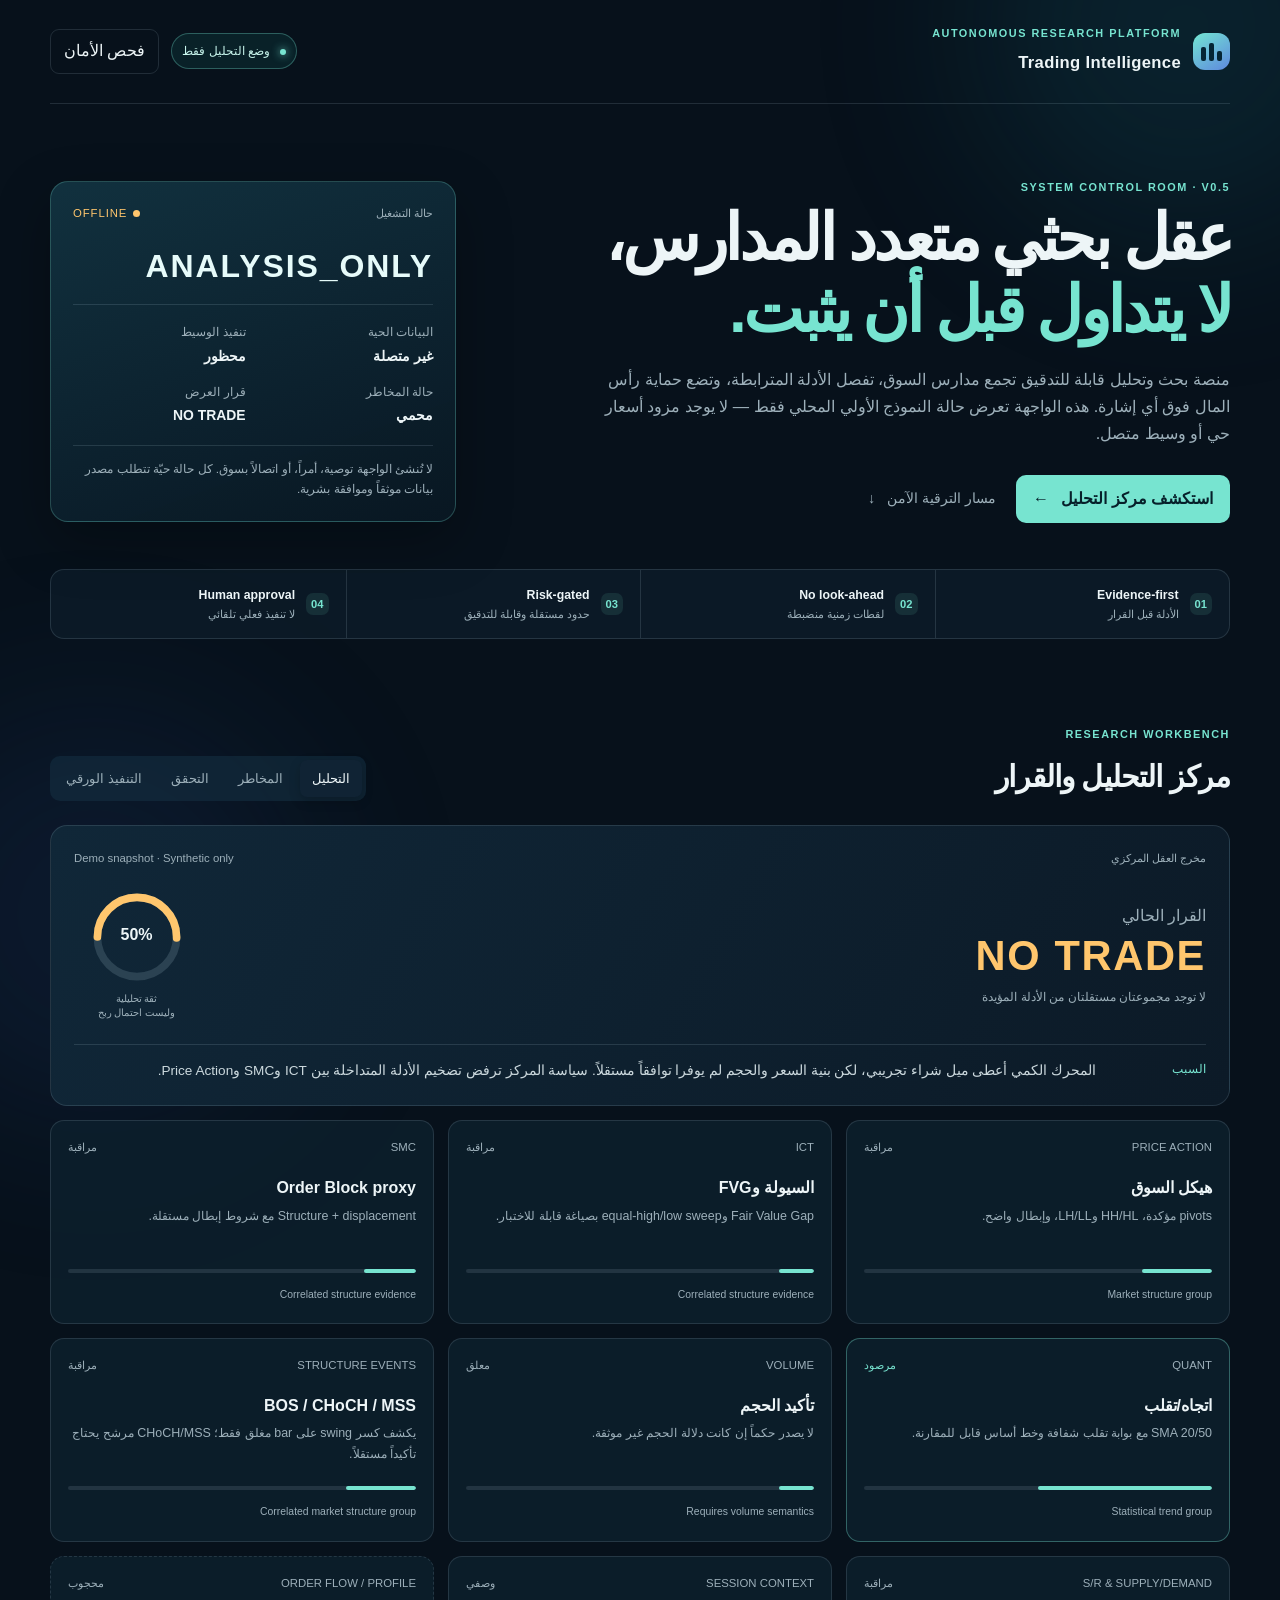
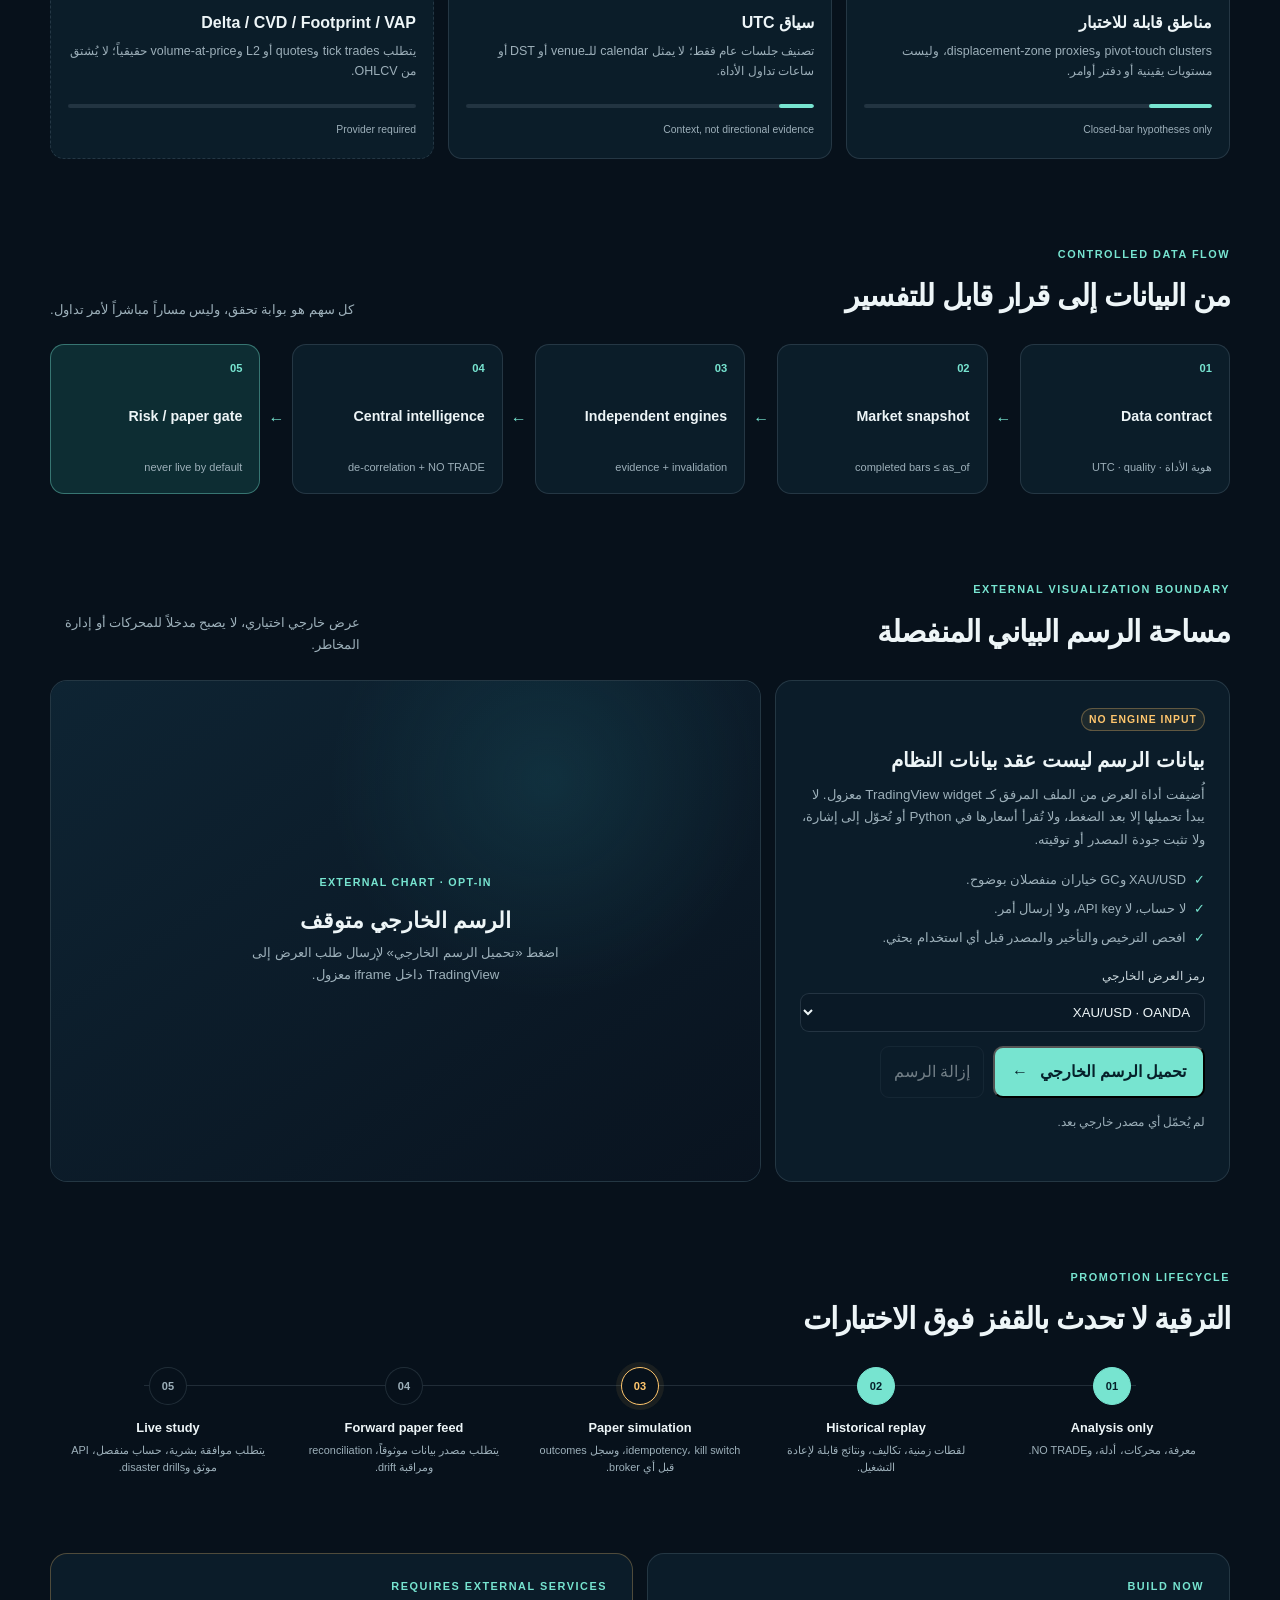
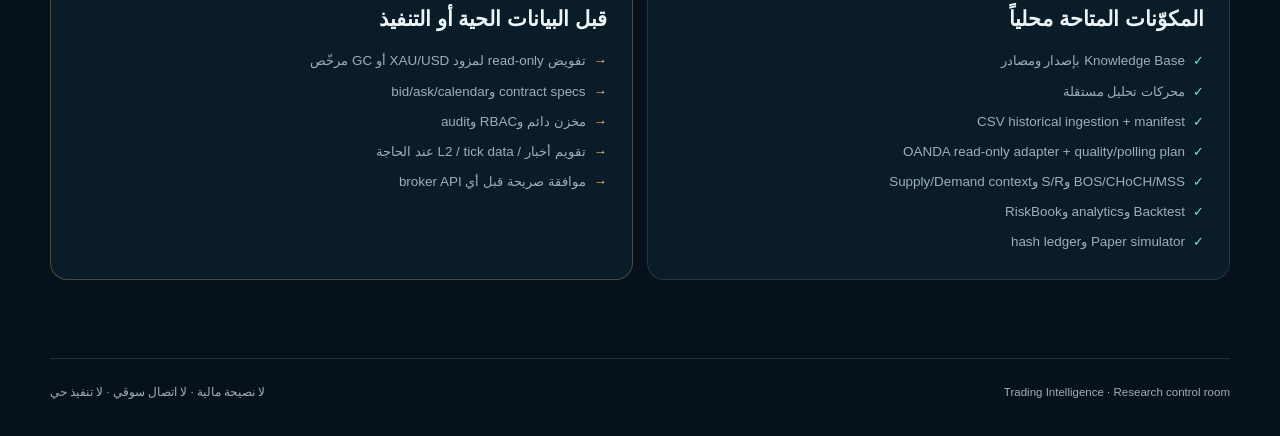
==== dashboard/index.html @ d48f2990 "feat: add quality-gated market data and signal contracts Co-authored-by: arena-agent <297053741+aren" ====
<!doctype html>
<html lang="ar" dir="rtl">
  <head>
    <meta charset="UTF-8" />
    <meta name="viewport" content="width=device-width, initial-scale=1.0" />
    <meta name="description" content="لوحة تحكم بحثية لنظام ذكاء تداول متعدد المدارس، تعمل في وضع التحليل فقط." />
    <meta name="theme-color" content="#09131f" />
    <title>Trading Intelligence Control Room</title>
    <link rel="stylesheet" href="styles.css" />
  </head>
  <body>
    <a class="skip-link" href="#main">انتقل إلى المحتوى</a>
    <div class="ambient ambient-one"></div>
    <div class="ambient ambient-two"></div>

    <header class="site-header shell">
      <div class="brand" aria-label="Trading Intelligence">
        <div class="brand-mark" aria-hidden="true"><span></span><span></span><span></span></div>
        <div>
          <p class="eyebrow">AUTONOMOUS RESEARCH PLATFORM</p>
          <h1>Trading Intelligence</h1>
        </div>
      </div>
      <div class="header-actions">
        <span class="mode-pill"><i></i> وضع التحليل فقط</span>
        <button class="ghost-button" id="safety-check" type="button">فحص الأمان</button>
      </div>
    </header>

    <main id="main" class="shell">
      <section class="hero" aria-labelledby="hero-heading">
        <div class="hero-copy">
          <p class="eyebrow">SYSTEM CONTROL ROOM · V0.5</p>
          <h2 id="hero-heading">عقل بحثي متعدد المدارس،<br /><em>لا يتداول قبل أن يثبت.</em></h2>
          <p class="hero-text">منصة بحث وتحليل قابلة للتدقيق تجمع مدارس السوق، تفصل الأدلة المترابطة، وتضع حماية رأس المال فوق أي إشارة. هذه الواجهة تعرض حالة النموذج الأولي المحلي فقط — لا يوجد مزود أسعار حي أو وسيط متصل.</p>
          <div class="hero-actions">
            <a class="primary-button" href="#workbench">استكشف مركز التحليل <span>←</span></a>
            <a class="text-button" href="#lifecycle">مسار الترقية الآمن <span>↓</span></a>
          </div>
        </div>
        <aside class="command-card" aria-label="حالة المنصة">
          <div class="command-head"><span>حالة التشغيل</span><span class="live-dot">OFFLINE</span></div>
          <div class="mode-title">ANALYSIS_ONLY</div>
          <div class="command-grid">
            <div><span>البيانات الحية</span><strong>غير متصلة</strong></div>
            <div><span>تنفيذ الوسيط</span><strong>محظور</strong></div>
            <div><span>حالة المخاطر</span><strong>محمي</strong></div>
            <div><span>قرار العرض</span><strong>NO TRADE</strong></div>
          </div>
          <p class="command-note">لا تُنشئ الواجهة توصية، أمراً، أو اتصالاً بسوق. كل حالة حيّة تتطلب مصدر بيانات موثقاً وموافقة بشرية.</p>
        </aside>
      </section>

      <section class="status-strip" aria-label="ضمانات النظام">
        <div class="status-item"><span class="status-icon">01</span><div><b>Evidence-first</b><small>الأدلة قبل القرار</small></div></div>
        <div class="status-item"><span class="status-icon">02</span><div><b>No look-ahead</b><small>لقطات زمنية منضبطة</small></div></div>
        <div class="status-item"><span class="status-icon">03</span><div><b>Risk-gated</b><small>حدود مستقلة وقابلة للتدقيق</small></div></div>
        <div class="status-item"><span class="status-icon">04</span><div><b>Human approval</b><small>لا تنفيذ فعلي تلقائي</small></div></div>
      </section>

      <section id="workbench" class="workbench" aria-labelledby="workbench-heading">
        <div class="section-heading">
          <div><p class="eyebrow">RESEARCH WORKBENCH</p><h2 id="workbench-heading">مركز التحليل والقرار</h2></div>
          <div class="tablist" role="tablist" aria-label="أقسام مركز التحليل">
            <button class="tab active" id="analysis-tab" role="tab" aria-selected="true" aria-controls="analysis" tabindex="0" data-panel="analysis">التحليل</button>
            <button class="tab" id="risk-tab" role="tab" aria-selected="false" aria-controls="risk" tabindex="-1" data-panel="risk">المخاطر</button>
            <button class="tab" id="research-tab" role="tab" aria-selected="false" aria-controls="research" tabindex="-1" data-panel="research">التحقق</button>
            <button class="tab" id="execution-tab" role="tab" aria-selected="false" aria-controls="execution" tabindex="-1" data-panel="execution">التنفيذ الورقي</button>
          </div>
        </div>

        <div class="panel active" id="analysis" role="tabpanel" aria-labelledby="analysis-tab">
          <div class="decision-card">
            <div class="decision-meta"><span>مخرج العقل المركزي</span><span>Demo snapshot · Synthetic only</span></div>
            <div class="decision-main">
              <div><p>القرار الحالي</p><h3>NO TRADE</h3><span class="subtle">لا توجد مجموعتان مستقلتان من الأدلة المؤيدة</span></div>
              <div class="confidence"><svg viewBox="0 0 36 36" aria-hidden="true"><path class="ring-base" d="M18 2.5a15.5 15.5 0 1 1 0 31a15.5 15.5 0 1 1 0-31"/><path class="ring-value" d="M18 2.5a15.5 15.5 0 1 1 0 31a15.5 15.5 0 1 1 0-31"/></svg><b>50%</b><small>ثقة تحليلية<br />وليست احتمال ربح</small></div>
            </div>
            <div class="decision-reasons"><span>السبب</span><p>المحرك الكمي أعطى ميل شراء تجريبي، لكن بنية السعر والحجم لم يوفرا توافقاً مستقلاً. سياسة المركز ترفض تضخيم الأدلة المتداخلة بين ICT وSMC وPrice Action.</p></div>
          </div>
          <div class="engine-grid">
            <article class="engine-card signal-neutral"><div class="engine-top"><span>PRICE ACTION</span><i>مراقبة</i></div><h3>هيكل السوق</h3><p>pivots مؤكدة، HH/HL وLH/LL، وإبطال واضح.</p><div class="meter"><span style="width:20%"></span></div><small>Market structure group</small></article>
            <article class="engine-card signal-neutral"><div class="engine-top"><span>ICT</span><i>مراقبة</i></div><h3>السيولة وFVG</h3><p>Fair Value Gap وequal-high/low sweep بصياغة قابلة للاختبار.</p><div class="meter"><span style="width:10%"></span></div><small>Correlated structure evidence</small></article>
            <article class="engine-card signal-neutral"><div class="engine-top"><span>SMC</span><i>مراقبة</i></div><h3>Order Block proxy</h3><p>Structure + displacement مع شروط إبطال مستقلة.</p><div class="meter"><span style="width:15%"></span></div><small>Correlated structure evidence</small></article>
            <article class="engine-card signal-buy"><div class="engine-top"><span>QUANT</span><i>مرصود</i></div><h3>اتجاه/تقلب</h3><p>SMA 20/50 مع بوابة تقلب شفافة وخط أساس قابل للمقارنة.</p><div class="meter"><span style="width:50%"></span></div><small>Statistical trend group</small></article>
            <article class="engine-card signal-neutral"><div class="engine-top"><span>VOLUME</span><i>معلق</i></div><h3>تأكيد الحجم</h3><p>لا يصدر حكماً إن كانت دلالة الحجم غير موثقة.</p><div class="meter"><span style="width:10%"></span></div><small>Requires volume semantics</small></article>
            <article class="engine-card signal-neutral"><div class="engine-top"><span>STRUCTURE EVENTS</span><i>مراقبة</i></div><h3>BOS / CHoCH / MSS</h3><p>يكشف كسر swing على bar مغلق فقط؛ CHoCH/MSS مرشح يحتاج تأكيداً مستقلاً.</p><div class="meter"><span style="width:20%"></span></div><small>Correlated market structure group</small></article>
            <article class="engine-card signal-neutral"><div class="engine-top"><span>S/R &amp; SUPPLY/DEMAND</span><i>مراقبة</i></div><h3>مناطق قابلة للاختبار</h3><p>pivot-touch clusters وdisplacement-zone proxies، وليست مستويات يقينية أو دفتر أوامر.</p><div class="meter"><span style="width:18%"></span></div><small>Closed-bar hypotheses only</small></article>
            <article class="engine-card signal-neutral"><div class="engine-top"><span>SESSION CONTEXT</span><i>وصفي</i></div><h3>سياق UTC</h3><p>تصنيف جلسات عام فقط؛ لا يمثل calendar للـvenue أو DST أو ساعات تداول الأداة.</p><div class="meter"><span style="width:10%"></span></div><small>Context, not directional evidence</small></article>
            <article class="engine-card signal-blocked"><div class="engine-top"><span>ORDER FLOW / PROFILE</span><i>محجوب</i></div><h3>Delta / CVD / Footprint / VAP</h3><p>يتطلب tick trades وquotes أو L2 وvolume-at-price حقيقياً؛ لا يُشتق من OHLCV.</p><div class="meter"><span style="width:0%"></span></div><small>Provider required</small></article>
          </div>
        </div>

        <div class="panel" id="risk" role="tabpanel" aria-labelledby="risk-tab" hidden>
          <div class="risk-layout">
            <article class="risk-card large"><p class="eyebrow">INDEPENDENT RISK GATE</p><h3>حماية رأس المال تسبق التنفيذ</h3><p>لا يستطيع أي محرك تحليل تجاوز إدارة المخاطر. تُفحص المخاطرة المالية، الوقف، RR، التعرض، الارتباط، الخسارة اليومية/الأسبوعية، التراجع، الأخبار، ومخاطر الفجوات قبل تحويل القرار إلى مرشح Paper.</p><div class="risk-chain"><span>Decision</span><b>→</b><span>PortfolioRiskBook</span><b>→</b><span>Risk Engine</span><b>→</b><span>Paper Candidate</span></div></article>
            <article class="risk-card"><span class="risk-number">01</span><h3>Position sizing</h3><p>لا يستنتج multiplier أو lot من اسم XAU/USD. يلزم product spec موثق.</p></article>
            <article class="risk-card"><span class="risk-number">02</span><h3>Gap & event gates</h3><p>event-risk وgap-risk embargo يحجبان إدخالات جديدة.</p></article>
            <article class="risk-card"><span class="risk-number">03</span><h3>Circuit breakers</h3><p>حدود خسارة، تراجع، خسائر متتالية، exposure، ومراكز مترابطة.</p></article>
          </div>
        </div>

        <div class="panel" id="research" role="tabpanel" aria-labelledby="research-tab" hidden>
          <div class="research-layout">
            <article class="research-card"><span class="badge">1</span><h3>فرضية مجمّدة</h3><p>rule/version/parameters/data hash قبل التشغيل.</p></article>
            <article class="research-card"><span class="badge">2</span><h3>Replay بلا مستقبل</h3><p>إشارة عند close، دخول عند next open، وstop-first للبار الغامض.</p></article>
            <article class="research-card"><span class="badge">3</span><h3>تحليل الأداء</h3><p>DD، PF، expectancy، Sharpe/Sortino، وشرائح الاستراتيجية/الإطار/الجسلة.</p></article>
            <article class="research-card"><span class="badge">4</span><h3>Ledger قابل للتدقيق</h3><p>JSONL hash-chain يسجل التوقع قبل outcome ويكشف العبث.</p></article>
          </div>
        </div>

        <div class="panel" id="execution" role="tabpanel" aria-labelledby="execution-tab" hidden>
          <div class="execution-layout">
            <article class="execution-card execution-summary">
              <p class="eyebrow">PAPER EXECUTION LIFECYCLE · LOCAL ONLY</p>
              <h3>تنفيذ محلي مضبوط، وليس اتصالاً بوسيط</h3>
              <p>لا يمر مرشح Paper إلى دورة الأمر إلا مع product specification وسياسة allowlist وحدود notional / worst-case risk صريحة. لا تملك هذه الصفحة صلاحية لإرسال أوامر أو حفظ مفاتيح وصول.</p>
              <div class="execution-chain" aria-label="دورة حياة الأمر الورقي"><span>VALIDATED</span><b>←</b><span>SUBMITTED</span><b>←</b><span>ACKNOWLEDGED</span><b>←</b><span>FILL / REJECT</span><b>←</b><span>RECONCILE</span></div>
            </article>
            <article class="execution-card"><span class="risk-number">01</span><h3>Policy gate</h3><p>instrument allowlist، contract multiplier، minimum/step، notional وحد المخاطرة؛ لا استنتاج من الرمز.</p></article>
            <article class="execution-card"><span class="risk-number">02</span><h3>Uncertainty is explicit</h3><p>الانقطاع ينقل الأمر إلى <code>UNKNOWN</code>. الغياب من snapshot لا يعني إلغاءه.</p></article>
            <article class="execution-card"><span class="risk-number">03</span><h3>Audit chain</h3><p>يمكن ربط lifecycle بـ JSONL hash-chain محلي؛ فشل append يمنع transition المحلي.</p></article>
            <article class="execution-card"><span class="risk-number">04</span><h3>Emergency stop</h3><p>يحجب intents الجديدة ويطلب إلغاء الحالة المعروفة؛ أما UNKNOWN فيحتاج reconciliation أولاً.</p></article>
          </div>
        </div>
      </section>

      <section class="architecture-section" aria-labelledby="architecture-heading">
        <div class="section-heading"><div><p class="eyebrow">CONTROLLED DATA FLOW</p><h2 id="architecture-heading">من البيانات إلى قرار قابل للتفسير</h2></div><p class="section-note">كل سهم هو بوابة تحقق، وليس مساراً مباشراً لأمر تداول.</p></div>
        <div class="architecture-flow">
          <div class="flow-node"><span>01</span><b>Data contract</b><small>هوية الأداة · UTC · quality</small></div>
          <div class="flow-arrow">←</div>
          <div class="flow-node"><span>02</span><b>Market snapshot</b><small>completed bars ≤ as_of</small></div>
          <div class="flow-arrow">←</div>
          <div class="flow-node"><span>03</span><b>Independent engines</b><small>evidence + invalidation</small></div>
          <div class="flow-arrow">←</div>
          <div class="flow-node"><span>04</span><b>Central intelligence</b><small>de-correlation + NO TRADE</small></div>
          <div class="flow-arrow">←</div>
          <div class="flow-node accent"><span>05</span><b>Risk / paper gate</b><small>never live by default</small></div>
        </div>
      </section>

      <section class="chart-lab" aria-labelledby="chart-heading">
        <div class="section-heading"><div><p class="eyebrow">EXTERNAL VISUALIZATION BOUNDARY</p><h2 id="chart-heading">مساحة الرسم البياني المنفصلة</h2></div><p class="section-note">عرض خارجي اختياري، لا يصبح مدخلاً للمحركات أو إدارة المخاطر.</p></div>
        <div class="chart-lab-grid">
          <article class="chart-policy-card">
            <span class="boundary-pill">NO ENGINE INPUT</span>
            <h3>بيانات الرسم ليست عقد بيانات النظام</h3>
            <p>أُضيفت أداة العرض من الملف المرفق كـ TradingView widget معزول. لا يبدأ تحميلها إلا بعد الضغط، ولا تُقرأ أسعارها في Python أو تُحوّل إلى إشارة، ولا تثبت جودة المصدر أو توقيته.</p>
            <ul>
              <li>XAU/USD وGC خياران منفصلان بوضوح.</li>
              <li>لا حساب، لا API key، ولا إرسال أمر.</li>
              <li>افحص الترخيص والتأخير والمصدر قبل أي استخدام بحثي.</li>
            </ul>
            <label class="field-label" for="chart-symbol">رمز العرض الخارجي</label>
            <select id="chart-symbol" class="chart-select">
              <option value="OANDA:XAUUSD">XAU/USD · OANDA</option>
              <option value="COMEX:GC1!">GC continuous · COMEX</option>
              <option value="FX:EURUSD">EUR/USD · مثال الملف المرفق</option>
            </select>
            <div class="chart-actions"><button class="primary-button" id="load-chart" type="button">تحميل الرسم الخارجي <span>←</span></button><button class="ghost-button" id="unload-chart" type="button" disabled>إزالة الرسم</button></div>
            <p id="chart-status" class="chart-status" role="status" aria-live="polite">لم يُحمّل أي مصدر خارجي بعد.</p>
          </article>
          <div class="chart-shell">
            <div class="chart-placeholder" id="chart-placeholder"><span>EXTERNAL CHART · OPT-IN</span><b>الرسم الخارجي متوقف</b><p>اضغط «تحميل الرسم الخارجي» لإرسال طلب العرض إلى TradingView داخل iframe معزول.</p></div>
            <iframe id="external-chart" title="رسم TradingView خارجي معزول" src="about:blank" sandbox="allow-scripts allow-forms allow-popups" referrerpolicy="no-referrer" loading="lazy" hidden></iframe>
          </div>
        </div>
      </section>

      <section id="lifecycle" class="lifecycle" aria-labelledby="lifecycle-heading">
        <div class="section-heading"><div><p class="eyebrow">PROMOTION LIFECYCLE</p><h2 id="lifecycle-heading">الترقية لا تحدث بالقفز فوق الاختبارات</h2></div></div>
        <ol class="lifecycle-list">
          <li class="done"><span>01</span><div><b>Analysis only</b><small>معرفة، محركات، أدلة، وNO TRADE.</small></div></li>
          <li class="done"><span>02</span><div><b>Historical replay</b><small>لقطات زمنية، تكاليف، ونتائج قابلة لإعادة التشغيل.</small></div></li>
          <li class="current"><span>03</span><div><b>Paper simulation</b><small>idempotency، kill switch، وسجل outcomes قبل أي broker.</small></div></li>
          <li><span>04</span><div><b>Forward paper feed</b><small>يتطلب مصدر بيانات موثوقاً، reconciliation ومراقبة drift.</small></div></li>
          <li><span>05</span><div><b>Live study</b><small>يتطلب موافقة بشرية، حساب منفصل، API موثق وdisaster drills.</small></div></li>
        </ol>
      </section>

      <section class="integration-grid" aria-labelledby="integration-heading">
        <article><p class="eyebrow">BUILD NOW</p><h2 id="integration-heading">المكوّنات المتاحة محلياً</h2><ul><li>Knowledge Base بإصدار ومصادر</li><li>محركات تحليل مستقلة</li><li>CSV historical ingestion + manifest</li><li>OANDA read-only adapter + quality/polling plan</li><li>BOS/CHoCH/MSS وS/R وSupply/Demand context</li><li>Backtest وanalytics وRiskBook</li><li>Paper simulator وhash ledger</li></ul></article>
        <article class="requires"><p class="eyebrow">REQUIRES EXTERNAL SERVICES</p><h2>قبل البيانات الحية أو التنفيذ</h2><ul><li>تفويض read-only لمزود XAU/USD أو GC مرخّص</li><li>contract specs وbid/ask/calendar</li><li>مخزن دائم وRBAC وaudit</li><li>تقويم أخبار / L2 / tick data عند الحاجة</li><li>موافقة صريحة قبل أي broker API</li></ul></article>
      </section>
    </main>

    <footer class="shell site-footer"><span>Trading Intelligence · Research control room</span><span>لا نصيحة مالية · لا اتصال سوقي · لا تنفيذ حي</span></footer>
    <div id="toast" class="toast" role="status" aria-live="polite"></div>
    <script src="app.js"></script>
  </body>
</html>
---- dashboard/styles.css ----
:root{--bg:#07111b;--surface:#0c1a27;--surface-2:#102334;--line:rgba(187,215,230,.14);--text:#edf5f7;--muted:#9db0ba;--cyan:#77e4d0;--blue:#8bb6ff;--amber:#ffc66d;--red:#ff8f8a;--shadow:0 20px 55px rgba(0,0,0,.28)}
*{box-sizing:border-box}html{scroll-behavior:smooth}body{margin:0;background:var(--bg);color:var(--text);font-family:Tahoma,"Segoe UI",Arial,sans-serif;line-height:1.65;overflow-x:hidden}.shell{width:min(1180px,calc(100% - 40px));margin-inline:auto}.ambient{position:fixed;width:430px;height:430px;border-radius:50%;filter:blur(90px);opacity:.14;pointer-events:none;z-index:-1}.ambient-one{background:#19889c;top:-190px;right:-120px}.ambient-two{background:#294d99;bottom:-230px;left:-120px}.skip-link{position:absolute;top:-50px;right:16px;background:var(--cyan);color:#001820;padding:8px 12px;border-radius:8px;z-index:10}.skip-link:focus{top:12px}.site-header{display:flex;align-items:center;justify-content:space-between;padding:26px 0;border-bottom:1px solid var(--line)}.brand{display:flex;gap:12px;align-items:center}.brand h1{font-size:1.04rem;letter-spacing:.02em;margin:0}.brand-mark{width:37px;height:37px;border-radius:12px;background:linear-gradient(145deg,#73e6d2,#5e88de);display:flex;gap:3px;justify-content:center;align-items:end;padding:9px 8px}.brand-mark span{width:5px;background:#052534;border-radius:2px}.brand-mark span:nth-child(1){height:10px}.brand-mark span:nth-child(2){height:18px}.brand-mark span:nth-child(3){height:14px}.eyebrow{font:700 .68rem/1.4 Arial,sans-serif;letter-spacing:.14em;color:var(--cyan);margin:0 0 8px}.header-actions{display:flex;align-items:center;gap:12px}.mode-pill{font-size:.77rem;padding:7px 10px;border:1px solid rgba(119,228,208,.32);border-radius:100px;color:#c8f5ec;background:rgba(15,78,77,.27)}.mode-pill i{display:inline-block;width:6px;height:6px;border-radius:50%;background:var(--cyan);margin-left:6px;box-shadow:0 0 8px var(--cyan)}button{font:inherit}.ghost-button{background:transparent;color:var(--text);border:1px solid var(--line);padding:8px 13px;border-radius:9px;cursor:pointer}.ghost-button:hover{border-color:var(--cyan);color:var(--cyan)}.hero{display:grid;grid-template-columns:1.28fr .72fr;gap:52px;padding:76px 0 46px;align-items:center}.hero h2{font-size:clamp(2.2rem,5vw,4.4rem);letter-spacing:-.055em;line-height:1.12;margin:0 0 20px}.hero h2 em{font-style:normal;color:var(--cyan)}.hero-text{max-width:650px;color:var(--muted);font-size:1.02rem;margin:0}.hero-actions{display:flex;align-items:center;gap:20px;margin-top:28px}.primary-button,.text-button{display:inline-flex;gap:12px;align-items:center;text-decoration:none}.primary-button{color:#06202a;background:var(--cyan);font-weight:700;padding:11px 17px;border-radius:10px}.primary-button:hover{background:#a3f3e4}.text-button{color:var(--muted);font-size:.9rem}.text-button:hover{color:var(--text)}.command-card{padding:22px;border:1px solid rgba(119,228,208,.25);border-radius:18px;background:linear-gradient(160deg,rgba(19,53,67,.9),rgba(9,23,35,.94));box-shadow:var(--shadow)}.command-head,.decision-meta,.engine-top{display:flex;justify-content:space-between;gap:10px;font-size:.71rem;color:var(--muted)}.live-dot{color:var(--amber);letter-spacing:.08em}.live-dot:before{content:"";display:inline-block;width:7px;height:7px;background:var(--amber);border-radius:50%;margin-left:6px}.mode-title{font:700 2rem/1 Arial,sans-serif;letter-spacing:.06em;margin:28px 0 22px;color:#e6fbfa}.command-grid{display:grid;grid-template-columns:1fr 1fr;gap:15px;border-top:1px solid var(--line);padding-top:18px}.command-grid div{display:grid;gap:2px}.command-grid span,.command-note{font-size:.74rem;color:var(--muted)}.command-grid strong{font-size:.87rem}.command-note{border-top:1px solid var(--line);padding-top:14px;margin:18px 0 0}.status-strip{display:grid;grid-template-columns:repeat(4,1fr);border:1px solid var(--line);border-radius:14px;background:rgba(14,31,44,.66);overflow:hidden}.status-item{display:flex;gap:11px;align-items:center;padding:15px 17px;border-left:1px solid var(--line)}.status-item:last-child{border-left:0}.status-icon{font:700 .7rem Arial,sans-serif;color:var(--cyan);background:rgba(119,228,208,.1);padding:5px;border-radius:7px}.status-item b,.status-item small{display:block}.status-item b{font-size:.77rem}.status-item small{font-size:.67rem;color:var(--muted)}.workbench,.architecture-section,.lifecycle{padding-top:88px}.section-heading{display:flex;align-items:end;justify-content:space-between;gap:24px;margin-bottom:24px}.section-heading h2{font-size:1.9rem;letter-spacing:-.03em;margin:0}.section-note{max-width:310px;margin:0;color:var(--muted);font-size:.82rem}.tablist{display:flex;gap:5px;background:rgba(20,48,65,.6);padding:4px;border-radius:10px}.tab{border:0;background:transparent;color:var(--muted);padding:8px 12px;border-radius:7px;cursor:pointer;font-size:.8rem}.tab.active{background:var(--surface-2);color:var(--text);box-shadow:0 4px 12px rgba(0,0,0,.2)}.panel{animation:rise .28s ease}.decision-card{padding:23px;border-radius:17px;background:linear-gradient(120deg,#102738,#0c1a27);border:1px solid var(--line)}.decision-main{display:flex;justify-content:space-between;align-items:center;padding:24px 0}.decision-main p{color:var(--muted);margin:0}.decision-main h3{font:800 2.6rem/1 Arial,sans-serif;letter-spacing:.04em;margin:6px 0;color:var(--amber)}.subtle{font-size:.78rem;color:var(--muted)}.confidence{position:relative;width:125px;text-align:center}.confidence svg{width:92px;height:92px;transform:rotate(-90deg)}.ring-base,.ring-value{fill:none;stroke-width:3}.ring-base{stroke:rgba(186,215,230,.16)}.ring-value{stroke:var(--amber);stroke-linecap:round;stroke-dasharray:49 100}.confidence b{position:absolute;top:31px;right:0;left:0;font-size:1rem}.confidence small{display:block;color:var(--muted);font-size:.63rem;line-height:1.4}.decision-reasons{border-top:1px solid var(--line);padding-top:15px;display:grid;grid-template-columns:100px 1fr;gap:10px}.decision-reasons span{font-size:.75rem;color:var(--cyan)}.decision-reasons p{margin:0;color:#cbd8dd;font-size:.85rem}.engine-grid{display:grid;grid-template-columns:repeat(3,1fr);gap:14px;margin-top:14px}.engine-card{min-height:178px;border-radius:14px;padding:17px;border:1px solid var(--line);background:rgba(14,33,47,.76)}.engine-top i{font-style:normal;color:var(--muted)}.engine-card h3{font-size:1rem;margin:18px 0 4px}.engine-card p{min-height:46px;margin:0;color:var(--muted);font-size:.78rem}.engine-card small{font-size:.65rem;color:var(--muted)}.meter{height:4px;background:rgba(196,219,232,.12);border-radius:5px;margin:17px 0 7px;overflow:hidden}.meter span{height:100%;display:block;background:var(--cyan);border-radius:5px}.signal-buy{border-color:rgba(119,228,208,.36)}.signal-buy .engine-top i{color:var(--cyan)}.signal-blocked{border-style:dashed}.signal-blocked .meter span{background:var(--red)}.risk-layout{display:grid;grid-template-columns:repeat(3,1fr);gap:14px}.risk-card,.research-card{border:1px solid var(--line);border-radius:14px;background:rgba(14,33,47,.76);padding:20px}.risk-card.large{grid-column:span 3;background:linear-gradient(110deg,rgba(20,53,63,.9),rgba(14,33,47,.78))}.risk-card h3{margin:6px 0;font-size:1.2rem}.risk-card p{color:var(--muted);font-size:.84rem;margin:0}.risk-number,.badge{font:700 .72rem Arial,sans-serif;color:var(--cyan)}.risk-chain{display:flex;flex-wrap:wrap;gap:11px;align-items:center;margin-top:20px;font-size:.76rem}.risk-chain span{padding:5px 8px;border-radius:7px;background:rgba(119,228,208,.1);color:#cffbf2}.risk-chain b{color:var(--cyan)}.research-layout{display:grid;grid-template-columns:repeat(4,1fr);gap:14px}.research-card h3{font-size:1rem;margin:14px 0 7px}.research-card p{color:var(--muted);font-size:.78rem;margin:0}.architecture-flow{display:flex;align-items:stretch;gap:8px}.flow-node{flex:1;min-height:150px;padding:17px;border:1px solid var(--line);border-radius:14px;background:rgba(14,33,47,.76);display:flex;flex-direction:column;justify-content:space-between}.flow-node span{font:700 .7rem Arial,sans-serif;color:var(--cyan)}.flow-node b{font-size:.89rem}.flow-node small{font-size:.69rem;color:var(--muted)}.flow-node.accent{border-color:rgba(119,228,208,.4);background:rgba(18,62,65,.63)}.flow-arrow{display:flex;align-items:center;color:var(--cyan)}.lifecycle-list{list-style:none;margin:0;padding:0;display:grid;grid-template-columns:repeat(5,1fr);gap:0;position:relative}.lifecycle-list:before{content:"";position:absolute;top:18px;right:8%;left:8%;height:1px;background:var(--line)}.lifecycle-list li{position:relative;z-index:1;text-align:center;padding:0 10px}.lifecycle-list li>span{display:grid;place-items:center;width:38px;height:38px;margin:0 auto 12px;border-radius:50%;border:1px solid var(--line);background:var(--bg);font:700 .69rem Arial,sans-serif;color:var(--muted)}.lifecycle-list .done>span{background:var(--cyan);border-color:var(--cyan);color:#06202a}.lifecycle-list .current>span{border-color:var(--amber);color:var(--amber);box-shadow:0 0 0 5px rgba(255,198,109,.08)}.lifecycle-list b{font-size:.8rem;display:block}.lifecycle-list small{display:block;color:var(--muted);font-size:.68rem;margin-top:4px;line-height:1.5}.integration-grid{display:grid;grid-template-columns:1fr 1fr;gap:14px;padding:78px 0}.integration-grid article{border:1px solid var(--line);border-radius:17px;padding:25px;background:rgba(14,33,47,.7)}.integration-grid .requires{border-color:rgba(255,198,109,.28)}.integration-grid h2{margin:0 0 14px;font-size:1.3rem}.integration-grid ul{list-style:none;padding:0;margin:0;display:grid;gap:8px;color:var(--muted);font-size:.84rem}.integration-grid li:before{content:"✓";color:var(--cyan);margin-left:8px}.requires li:before{content:"→";color:var(--amber)}.site-footer{display:flex;justify-content:space-between;border-top:1px solid var(--line);padding:24px 0 34px;color:var(--muted);font-size:.72rem}.toast{position:fixed;left:22px;bottom:22px;max-width:310px;background:#15394a;border:1px solid var(--cyan);padding:12px 14px;border-radius:11px;color:#dffefa;font-size:.8rem;box-shadow:var(--shadow);transform:translateY(120px);opacity:0;transition:.25s}.toast.show{transform:translateY(0);opacity:1}@keyframes rise{from{opacity:.4;transform:translateY(4px)}to{opacity:1;transform:translateY(0)}}@media(max-width:840px){.hero{grid-template-columns:1fr;padding-top:55px}.status-strip{grid-template-columns:1fr 1fr}.status-item:nth-child(2){border-left:0}.engine-grid{grid-template-columns:1fr 1fr}.research-layout{grid-template-columns:1fr 1fr}.architecture-flow{display:grid;grid-template-columns:1fr 1fr}.flow-arrow{display:none}.lifecycle-list{grid-template-columns:1fr;gap:12px}.lifecycle-list:before{display:none}.lifecycle-list li{display:flex;text-align:right;align-items:center;gap:12px}.lifecycle-list li>span{margin:0}.integration-grid{grid-template-columns:1fr}}@media(max-width:560px){.shell{width:min(100% - 26px,1180px)}.site-header{align-items:flex-start;gap:15px}.header-actions{align-items:flex-end;flex-direction:column}.mode-pill{white-space:nowrap}.hero h2{font-size:2.35rem}.hero-actions{align-items:flex-start;flex-direction:column;gap:14px}.status-strip,.engine-grid,.research-layout{grid-template-columns:1fr}.status-item{border-left:0;border-bottom:1px solid var(--line)}.status-item:last-child{border-bottom:0}.section-heading{align-items:flex-start;flex-direction:column}.decision-main{align-items:flex-start}.confidence{width:105px}.decision-reasons{grid-template-columns:1fr}.risk-layout{grid-template-columns:1fr}.risk-card.large{grid-column:auto}.architecture-flow{grid-template-columns:1fr}.site-footer{gap:8px;flex-direction:column}.tablist{width:100%}.tab{flex:1}}

button:focus-visible,a:focus-visible,select:focus-visible{outline:2px solid var(--cyan);outline-offset:3px}.execution-layout{display:grid;grid-template-columns:repeat(4,1fr);gap:14px}.execution-card{border:1px solid var(--line);border-radius:14px;background:rgba(14,33,47,.76);padding:20px}.execution-summary{grid-column:span 4;background:linear-gradient(110deg,rgba(20,53,63,.9),rgba(14,33,47,.78))}.execution-card h3{margin:6px 0;font-size:1.1rem}.execution-card p{color:var(--muted);font-size:.84rem;margin:0}.execution-card code{font:700 .8rem ui-monospace,SFMono-Regular,Consolas,monospace;color:var(--amber)}.execution-chain{display:flex;flex-wrap:wrap;gap:10px;align-items:center;margin-top:20px;font:700 .69rem ui-monospace,SFMono-Regular,Consolas,monospace;color:var(--cyan)}.execution-chain span{padding:6px 8px;border-radius:7px;background:rgba(119,228,208,.1)}.chart-lab{padding-top:88px}.chart-lab-grid{display:grid;grid-template-columns:.78fr 1.22fr;gap:14px;align-items:stretch}.chart-policy-card,.chart-shell{border:1px solid var(--line);border-radius:17px;background:rgba(14,33,47,.7)}.chart-policy-card{padding:24px}.chart-policy-card h3{margin:13px 0 7px;font-size:1.25rem}.chart-policy-card>p{color:var(--muted);font-size:.84rem;margin:0}.boundary-pill{display:inline-block;color:var(--amber);border:1px solid rgba(255,198,109,.3);background:rgba(255,198,109,.08);font:700 .65rem Arial,sans-serif;letter-spacing:.1em;padding:5px 7px;border-radius:999px}.chart-policy-card ul{list-style:none;padding:0;margin:18px 0;display:grid;gap:8px;color:var(--muted);font-size:.8rem}.chart-policy-card li:before{content:"✓";color:var(--cyan);margin-left:8px}.field-label{display:block;color:#cbd8dd;font-size:.76rem;margin-bottom:7px}.chart-select{width:100%;padding:10px;border-radius:9px;border:1px solid var(--line);background:#0a1926;color:var(--text);font:inherit;font-size:.83rem}.chart-actions{display:flex;gap:9px;flex-wrap:wrap;margin-top:14px}.chart-actions .ghost-button:disabled{cursor:not-allowed;opacity:.45}.chart-status{font-size:.73rem!important;margin-top:14px!important}.chart-shell{position:relative;min-height:500px;overflow:hidden}.chart-shell iframe{position:absolute;inset:0;border:0;width:100%;height:100%;background:#09131f}.chart-placeholder{min-height:500px;display:grid;align-content:center;justify-items:center;padding:30px;text-align:center;background:radial-gradient(circle at 70% 20%,rgba(33,111,126,.24),transparent 34%),linear-gradient(145deg,#0e2433,#09131f)}.chart-placeholder span{font:700 .67rem Arial,sans-serif;letter-spacing:.12em;color:var(--cyan)}.chart-placeholder b{font-size:1.35rem;margin:15px 0 4px}.chart-placeholder p{max-width:360px;color:var(--muted);font-size:.83rem;margin:0}@media(max-width:840px){.execution-layout{grid-template-columns:1fr 1fr}.execution-summary{grid-column:span 2}.chart-lab-grid{grid-template-columns:1fr}.chart-shell,.chart-placeholder{min-height:440px}}@media(max-width:560px){.execution-layout{grid-template-columns:1fr}.execution-summary{grid-column:auto}.execution-chain{font-size:.61rem}.chart-actions .primary-button,.chart-actions .ghost-button{width:100%;justify-content:center}.chart-shell,.chart-placeholder{min-height:380px}}
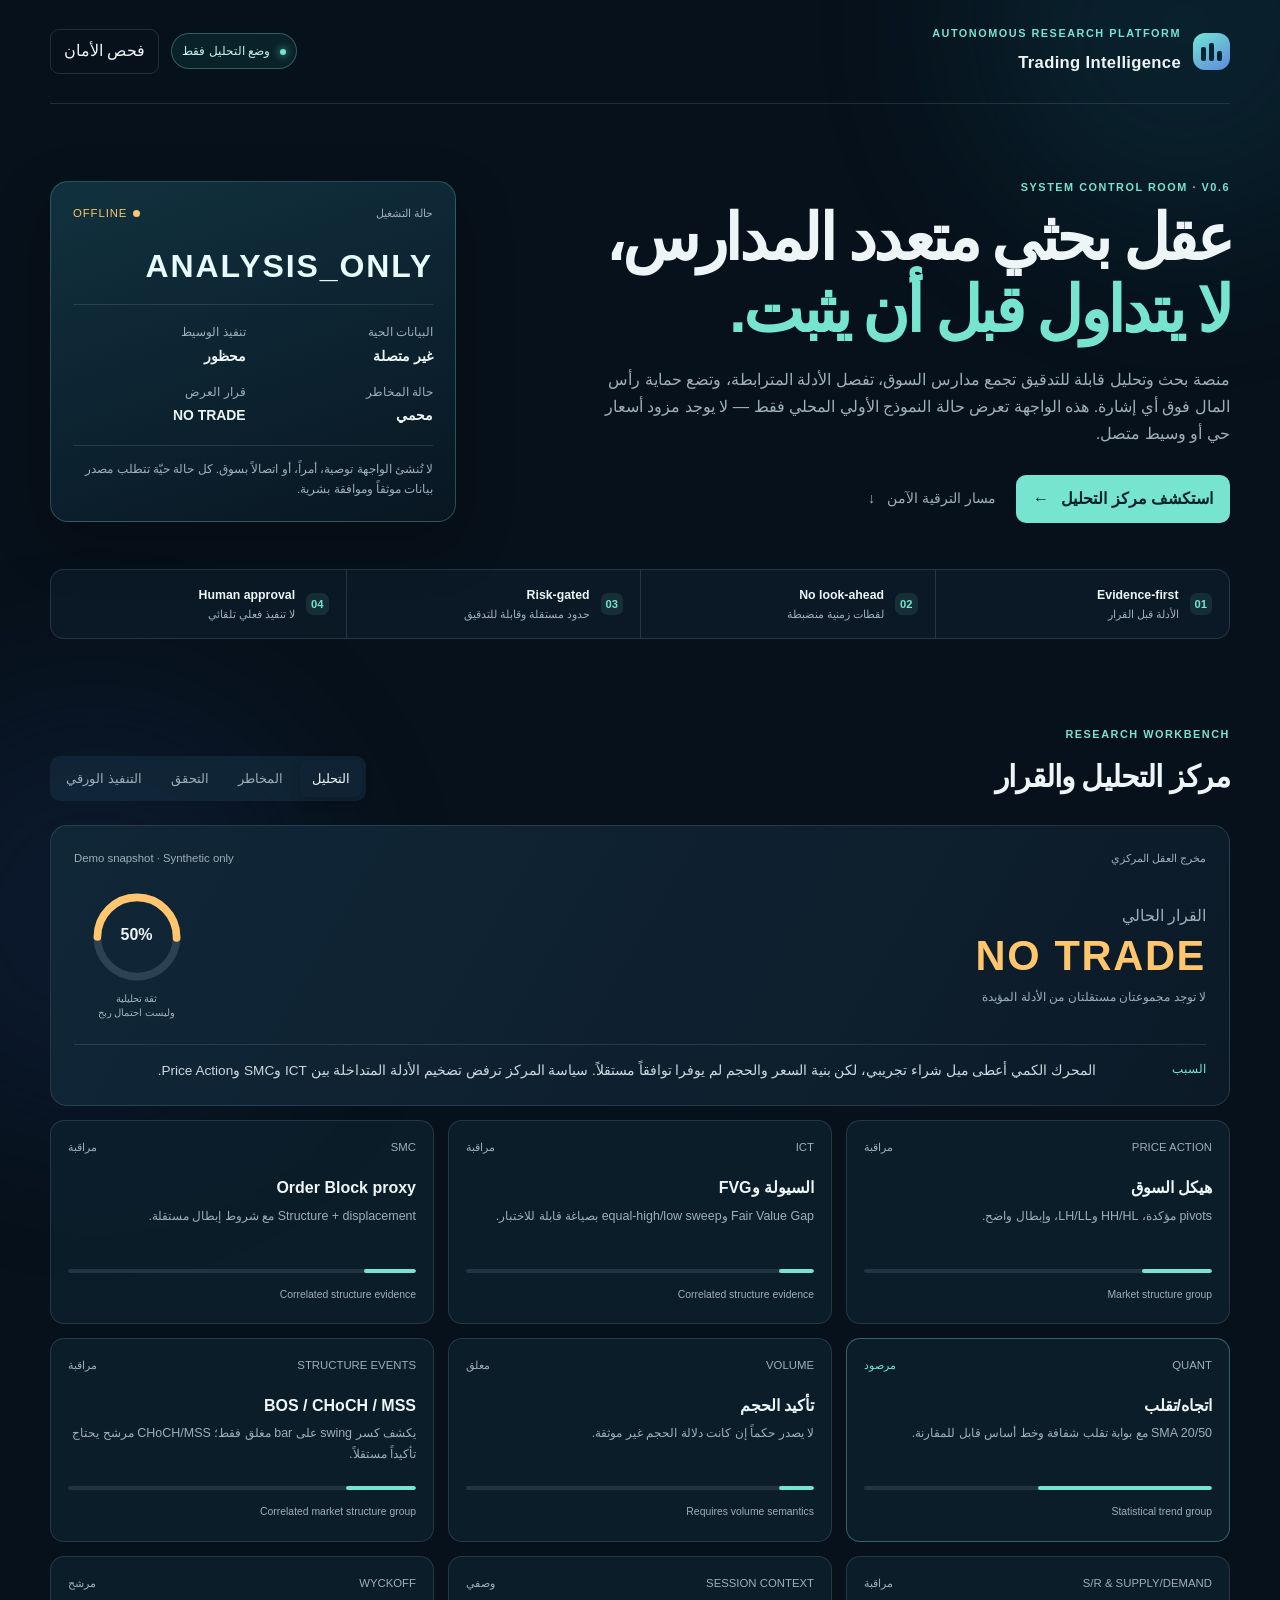
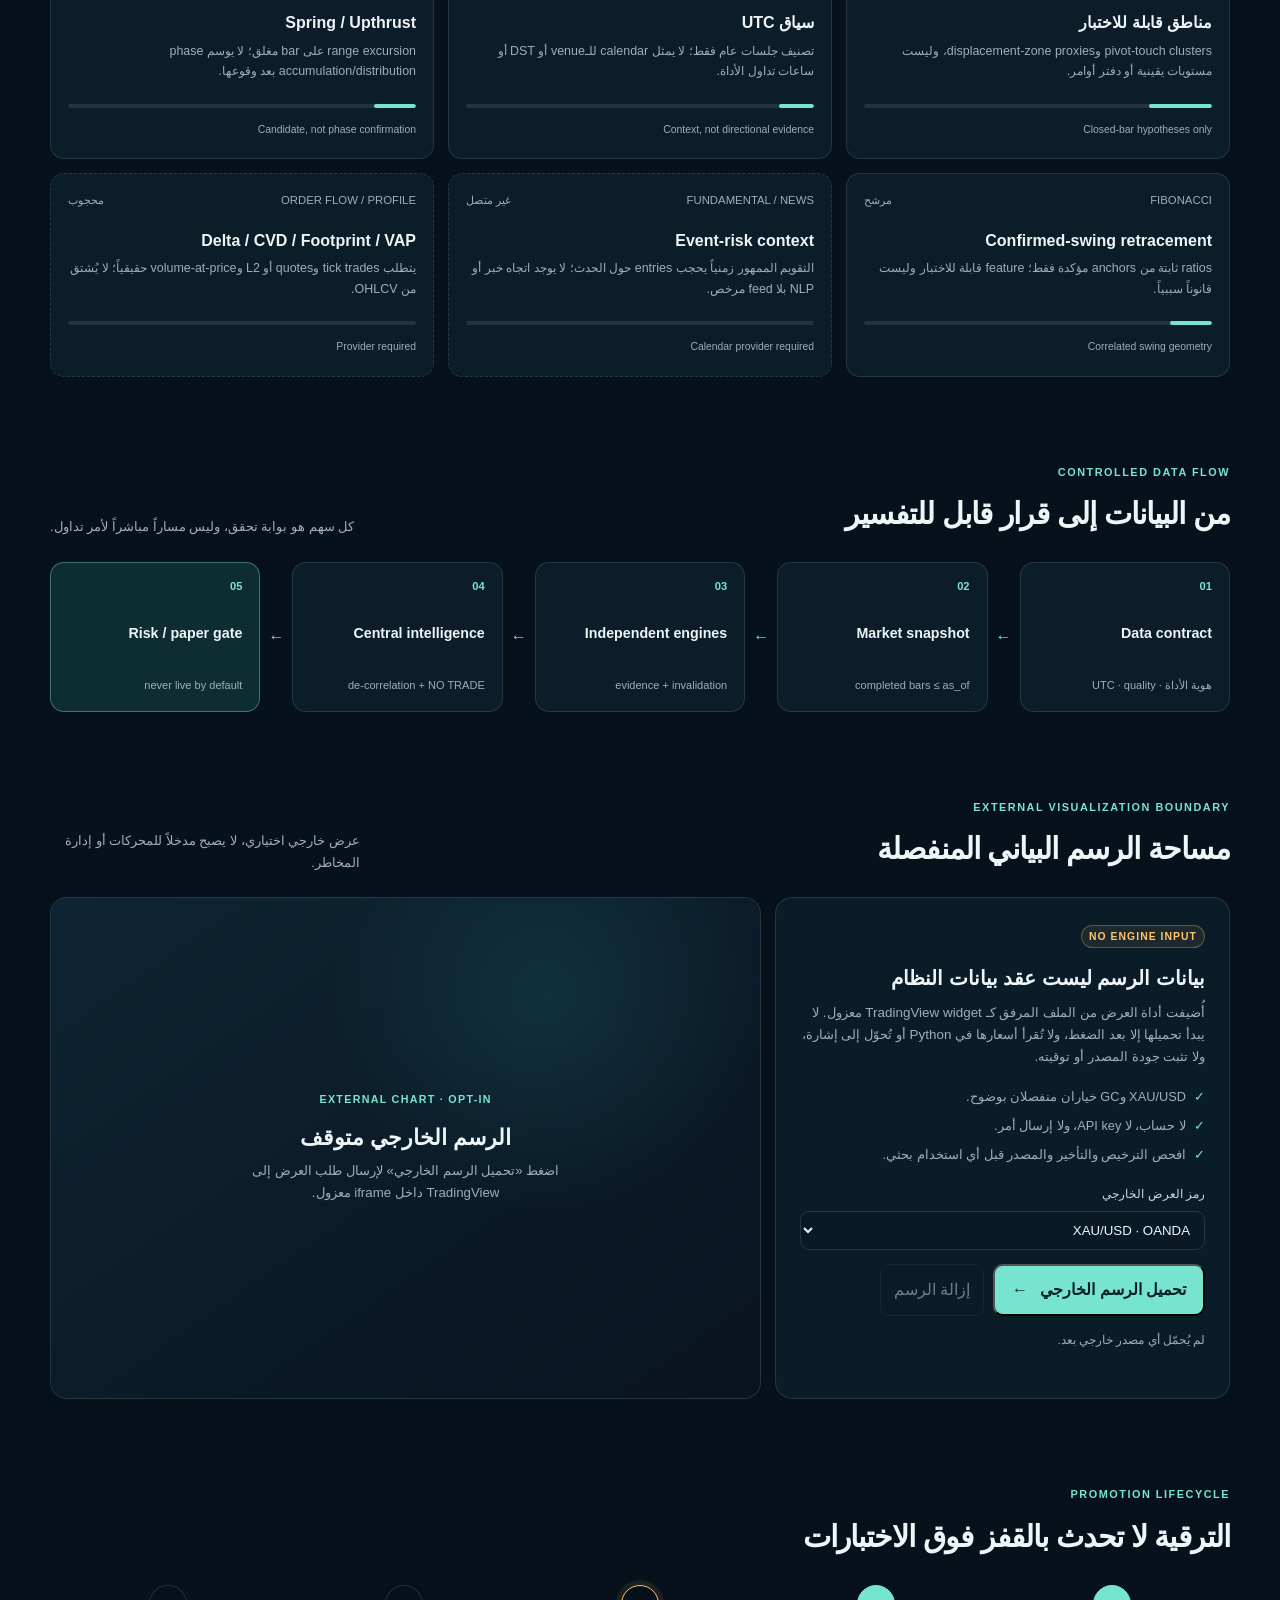
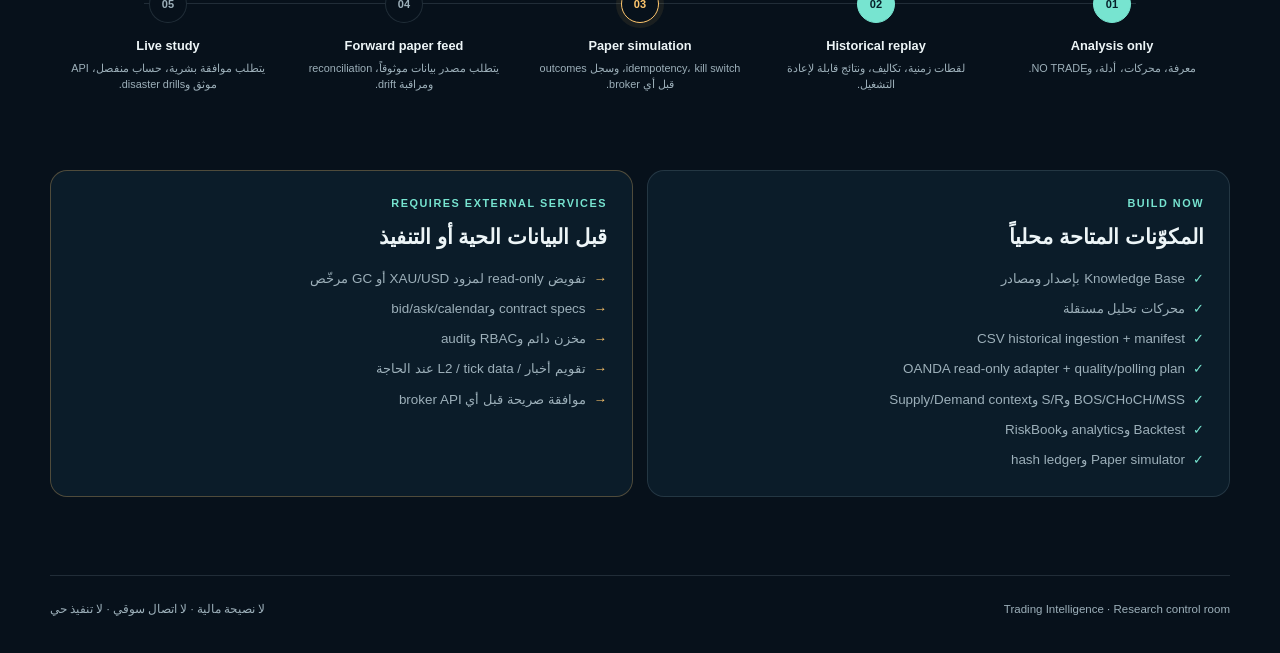
==== commit d0c061f4: "feat: add versioned multi-school engine catalog Co-authored-by: arena-agent <297053741+arena-agent@u" ====
--- a/dashboard/index.html
+++ b/dashboard/index.html
@@ -30,7 +30,7 @@
     <main id="main" class="shell">
       <section class="hero" aria-labelledby="hero-heading">
         <div class="hero-copy">
-          <p class="eyebrow">SYSTEM CONTROL ROOM · V0.5</p>
+          <p class="eyebrow">SYSTEM CONTROL ROOM · V0.6</p>
           <h2 id="hero-heading">عقل بحثي متعدد المدارس،<br /><em>لا يتداول قبل أن يثبت.</em></h2>
           <p class="hero-text">منصة بحث وتحليل قابلة للتدقيق تجمع مدارس السوق، تفصل الأدلة المترابطة، وتضع حماية رأس المال فوق أي إشارة. هذه الواجهة تعرض حالة النموذج الأولي المحلي فقط — لا يوجد مزود أسعار حي أو وسيط متصل.</p>
           <div class="hero-actions">
@@ -87,6 +87,9 @@
             <article class="engine-card signal-neutral"><div class="engine-top"><span>STRUCTURE EVENTS</span><i>مراقبة</i></div><h3>BOS / CHoCH / MSS</h3><p>يكشف كسر swing على bar مغلق فقط؛ CHoCH/MSS مرشح يحتاج تأكيداً مستقلاً.</p><div class="meter"><span style="width:20%"></span></div><small>Correlated market structure group</small></article>
             <article class="engine-card signal-neutral"><div class="engine-top"><span>S/R &amp; SUPPLY/DEMAND</span><i>مراقبة</i></div><h3>مناطق قابلة للاختبار</h3><p>pivot-touch clusters وdisplacement-zone proxies، وليست مستويات يقينية أو دفتر أوامر.</p><div class="meter"><span style="width:18%"></span></div><small>Closed-bar hypotheses only</small></article>
             <article class="engine-card signal-neutral"><div class="engine-top"><span>SESSION CONTEXT</span><i>وصفي</i></div><h3>سياق UTC</h3><p>تصنيف جلسات عام فقط؛ لا يمثل calendar للـvenue أو DST أو ساعات تداول الأداة.</p><div class="meter"><span style="width:10%"></span></div><small>Context, not directional evidence</small></article>
+            <article class="engine-card signal-neutral"><div class="engine-top"><span>WYCKOFF</span><i>مرشح</i></div><h3>Spring / Upthrust</h3><p>range excursion على bar مغلق؛ لا يوسم phase accumulation/distribution بعد وقوعها.</p><div class="meter"><span style="width:12%"></span></div><small>Candidate, not phase confirmation</small></article>
+            <article class="engine-card signal-neutral"><div class="engine-top"><span>FIBONACCI</span><i>مرشح</i></div><h3>Confirmed-swing retracement</h3><p>ratios ثابتة من anchors مؤكدة فقط؛ feature قابلة للاختبار وليست قانوناً سببياً.</p><div class="meter"><span style="width:12%"></span></div><small>Correlated swing geometry</small></article>
+            <article class="engine-card signal-blocked"><div class="engine-top"><span>FUNDAMENTAL / NEWS</span><i>غير متصل</i></div><h3>Event-risk context</h3><p>التقويم الممهور زمنياً يحجب entries حول الحدث؛ لا يوجد اتجاه خبر أو NLP بلا feed مرخص.</p><div class="meter"><span style="width:0%"></span></div><small>Calendar provider required</small></article>
             <article class="engine-card signal-blocked"><div class="engine-top"><span>ORDER FLOW / PROFILE</span><i>محجوب</i></div><h3>Delta / CVD / Footprint / VAP</h3><p>يتطلب tick trades وquotes أو L2 وvolume-at-price حقيقياً؛ لا يُشتق من OHLCV.</p><div class="meter"><span style="width:0%"></span></div><small>Provider required</small></article>
           </div>
         </div>
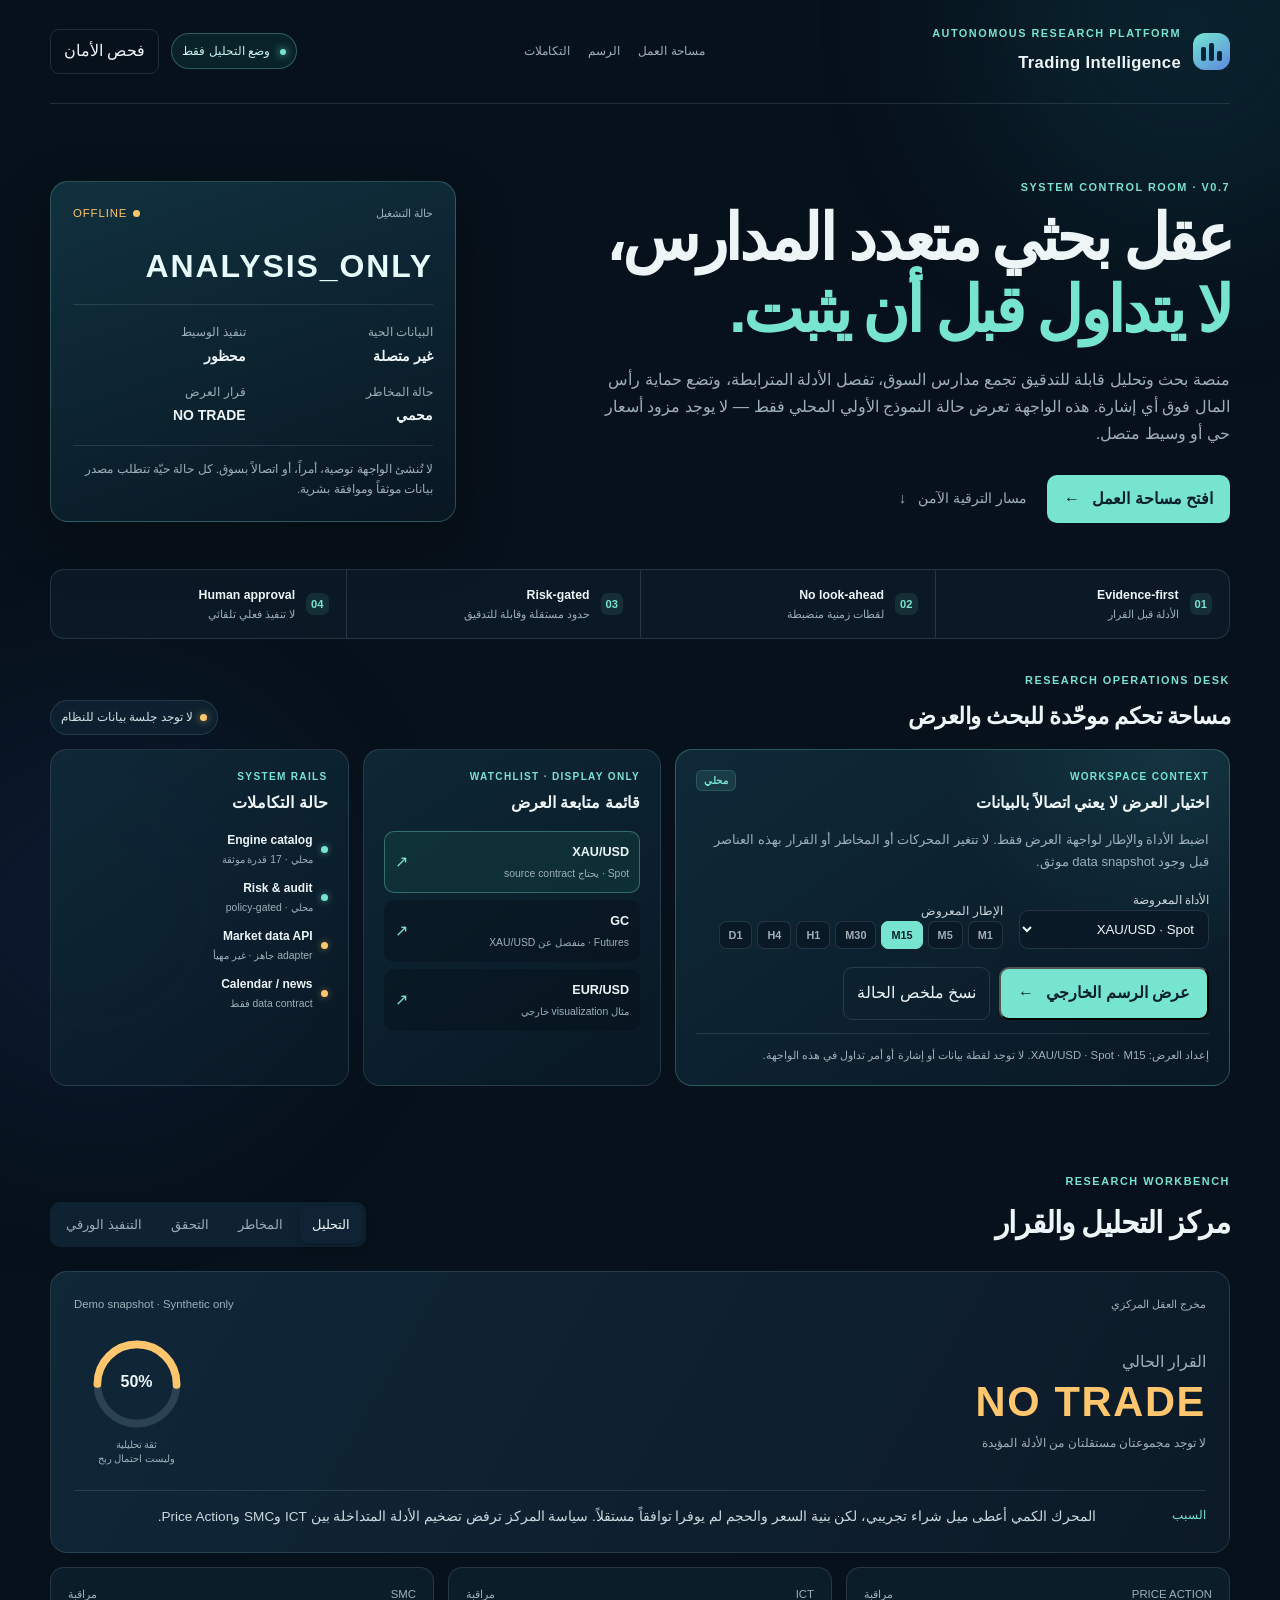
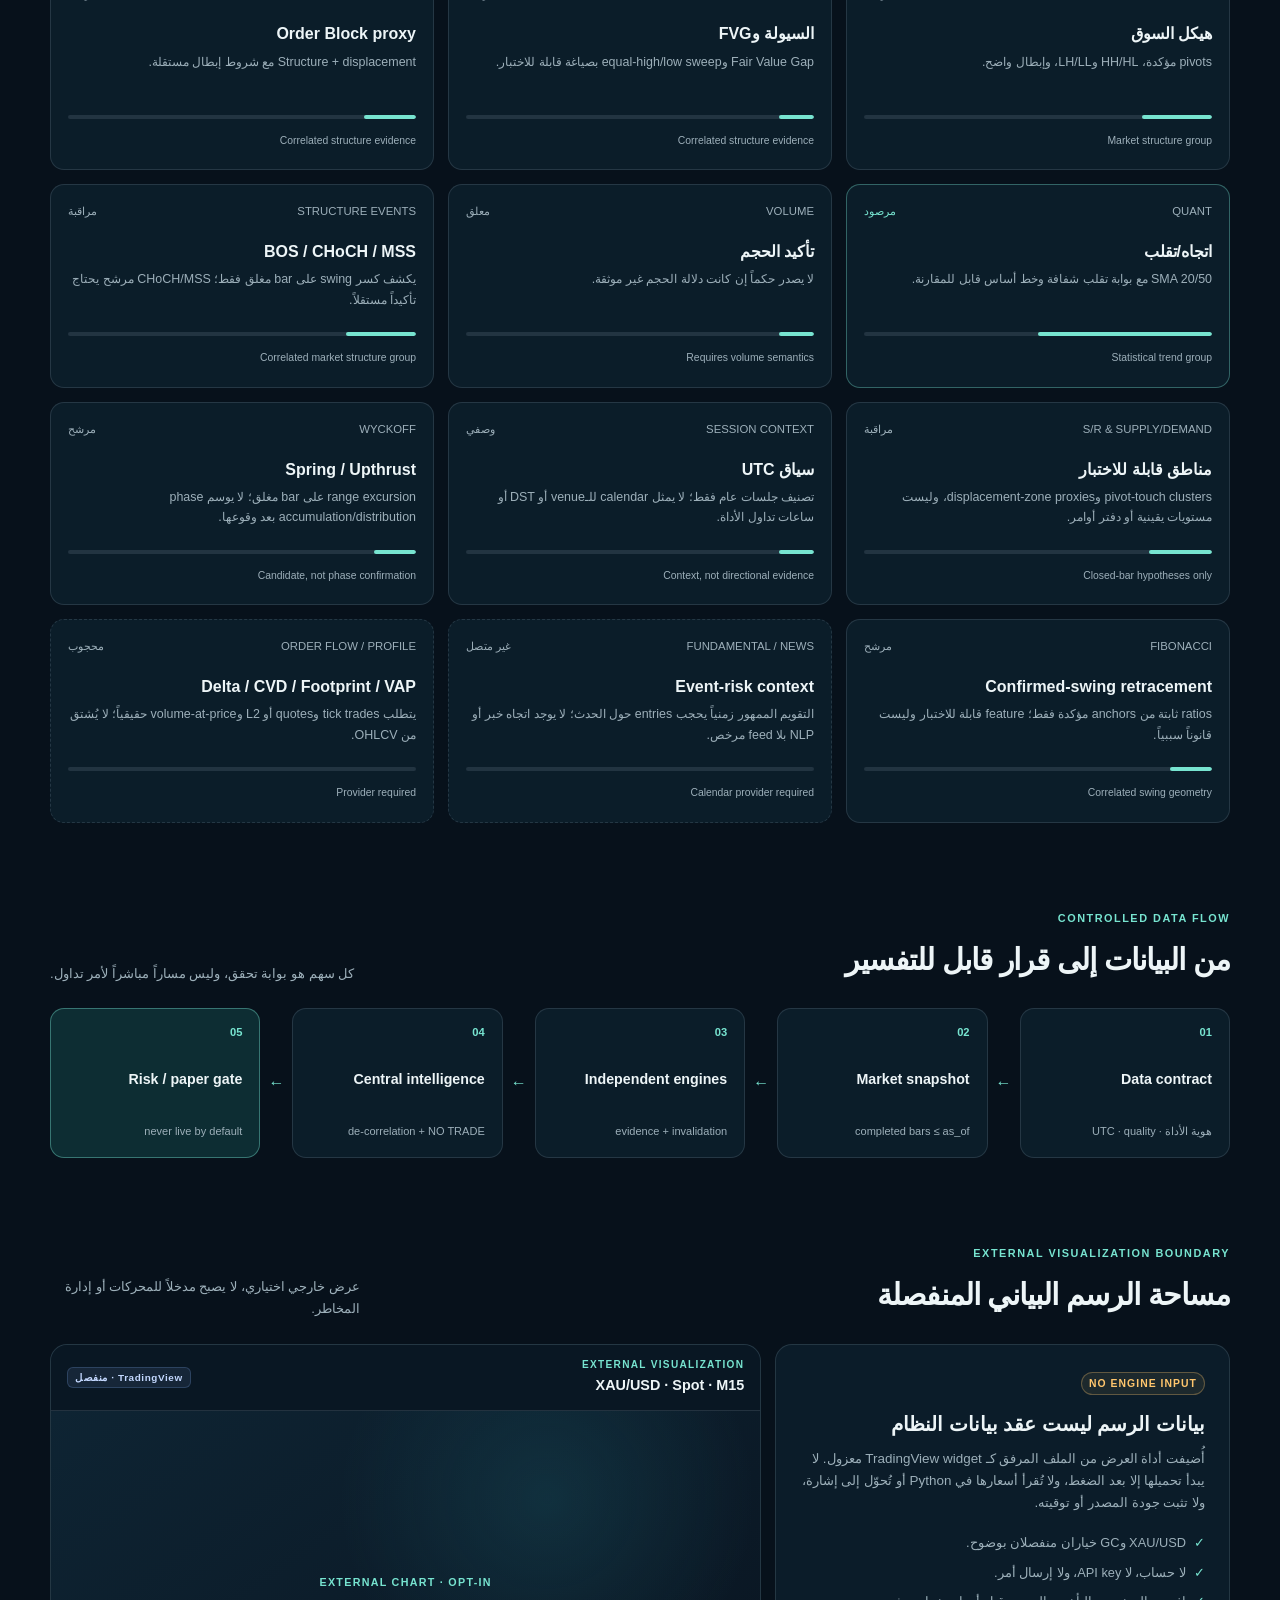
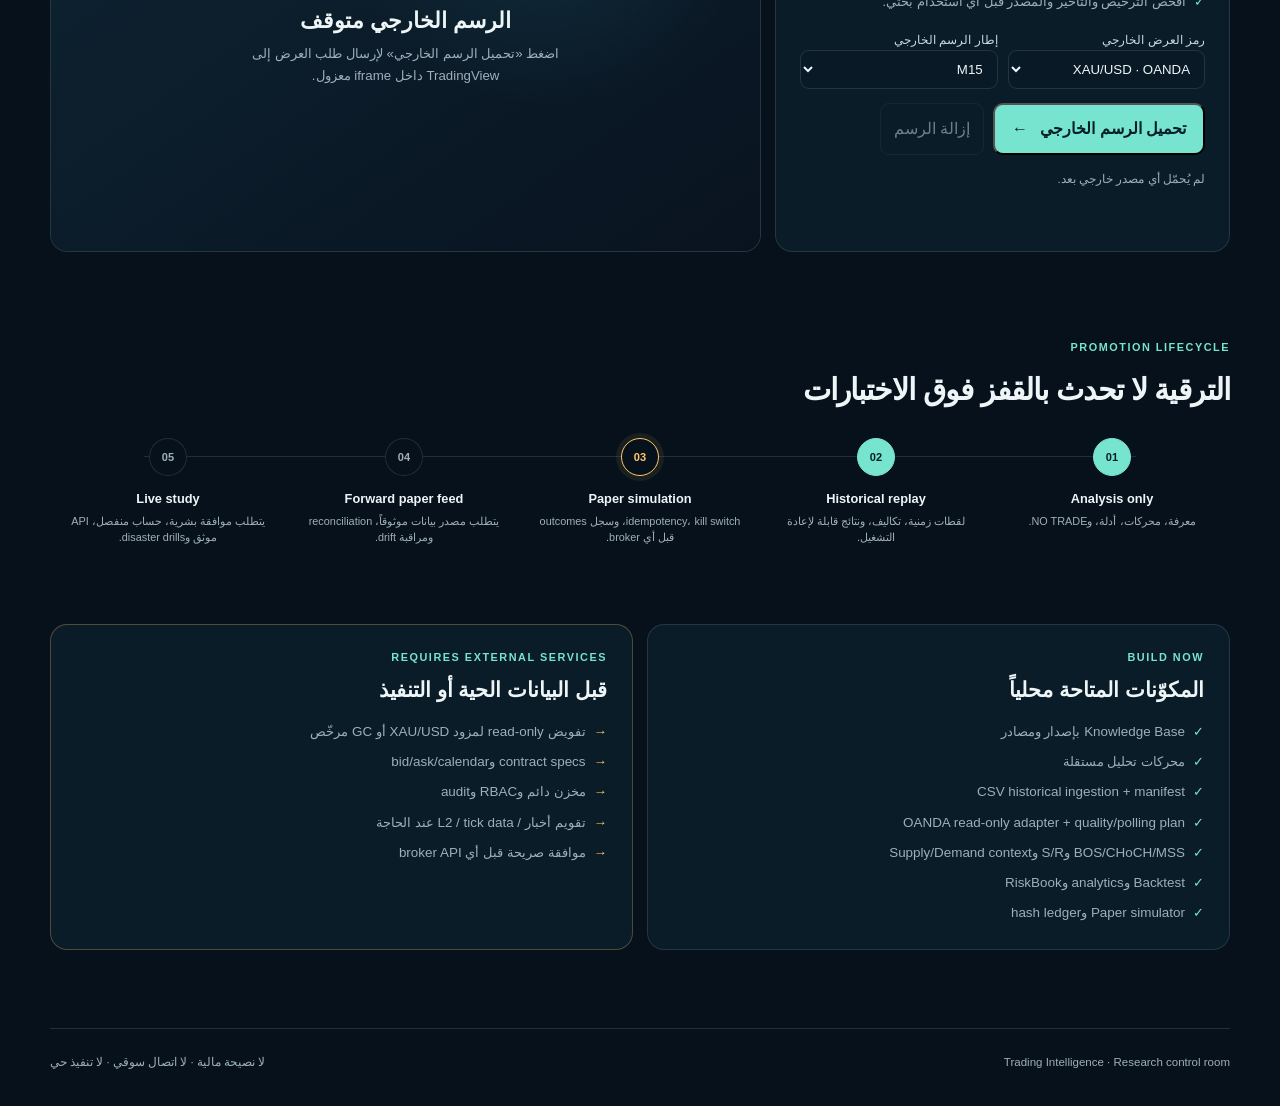
==== commit 99d3381b: "feat: add integrated research control workspace Co-authored-by: arena-agent <297053741+arena-agent@u" ====
--- a/dashboard/index.html
+++ b/dashboard/index.html
@@ -21,6 +21,11 @@
           <h1>Trading Intelligence</h1>
         </div>
       </div>
+      <nav class="site-nav" aria-label="تنقل لوحة التحكم">
+        <a href="#control-deck">مساحة العمل</a>
+        <a href="#chart-lab">الرسم</a>
+        <a href="#integrations">التكاملات</a>
+      </nav>
       <div class="header-actions">
         <span class="mode-pill"><i></i> وضع التحليل فقط</span>
         <button class="ghost-button" id="safety-check" type="button">فحص الأمان</button>
@@ -30,11 +35,11 @@
     <main id="main" class="shell">
       <section class="hero" aria-labelledby="hero-heading">
         <div class="hero-copy">
-          <p class="eyebrow">SYSTEM CONTROL ROOM · V0.6</p>
+          <p class="eyebrow">SYSTEM CONTROL ROOM · V0.7</p>
           <h2 id="hero-heading">عقل بحثي متعدد المدارس،<br /><em>لا يتداول قبل أن يثبت.</em></h2>
           <p class="hero-text">منصة بحث وتحليل قابلة للتدقيق تجمع مدارس السوق، تفصل الأدلة المترابطة، وتضع حماية رأس المال فوق أي إشارة. هذه الواجهة تعرض حالة النموذج الأولي المحلي فقط — لا يوجد مزود أسعار حي أو وسيط متصل.</p>
           <div class="hero-actions">
-            <a class="primary-button" href="#workbench">استكشف مركز التحليل <span>←</span></a>
+            <a class="primary-button" href="#control-deck">افتح مساحة العمل <span>←</span></a>
             <a class="text-button" href="#lifecycle">مسار الترقية الآمن <span>↓</span></a>
           </div>
         </div>
@@ -56,6 +61,37 @@
         <div class="status-item"><span class="status-icon">02</span><div><b>No look-ahead</b><small>لقطات زمنية منضبطة</small></div></div>
         <div class="status-item"><span class="status-icon">03</span><div><b>Risk-gated</b><small>حدود مستقلة وقابلة للتدقيق</small></div></div>
         <div class="status-item"><span class="status-icon">04</span><div><b>Human approval</b><small>لا تنفيذ فعلي تلقائي</small></div></div>
+      </section>
+
+      <section id="control-deck" class="control-deck" aria-labelledby="control-deck-heading">
+        <div class="control-deck-head">
+          <div><p class="eyebrow">RESEARCH OPERATIONS DESK</p><h2 id="control-deck-heading">مساحة تحكم موحّدة للبحث والعرض</h2></div>
+          <span class="workspace-state"><i></i> لا توجد جلسة بيانات للنظام</span>
+        </div>
+        <div class="control-deck-grid">
+          <article class="workspace-card workspace-main">
+            <div class="workspace-card-head"><div><span class="small-label">WORKSPACE CONTEXT</span><h3>اختيار العرض لا يعني اتصالاً بالبيانات</h3></div><span class="local-badge">محلي</span></div>
+            <p>اضبط الأداة والإطار لواجهة العرض فقط. لا تتغير المحركات أو المخاطر أو القرار بهذه العناصر قبل وجود data snapshot موثق.</p>
+            <div class="workspace-fields">
+              <label class="field-label" for="workspace-instrument">الأداة المعروضة<select id="workspace-instrument" class="chart-select"><option value="OANDA:XAUUSD">XAU/USD · Spot</option><option value="COMEX:GC1!">GC · Futures continuous</option><option value="FX:EURUSD">EUR/USD · مثال</option></select></label>
+              <div><span class="field-label" id="workspace-timeframe-label">الإطار المعروض</span><div class="timeframe-picker" role="group" aria-labelledby="workspace-timeframe-label"><button type="button" class="timeframe-chip" data-timeframe="1">M1</button><button type="button" class="timeframe-chip" data-timeframe="5">M5</button><button type="button" class="timeframe-chip active" data-timeframe="15">M15</button><button type="button" class="timeframe-chip" data-timeframe="30">M30</button><button type="button" class="timeframe-chip" data-timeframe="60">H1</button><button type="button" class="timeframe-chip" data-timeframe="240">H4</button><button type="button" class="timeframe-chip" data-timeframe="D">D1</button></div></div>
+            </div>
+            <div class="workspace-actions"><button class="primary-button" id="open-chart-workspace" type="button">عرض الرسم الخارجي <span>←</span></button><button class="ghost-button" id="copy-system-summary" type="button">نسخ ملخص الحالة</button></div>
+            <p class="workspace-note" id="workspace-note" role="status" aria-live="polite">الإعداد الافتراضي: XAU/USD · M15. لم يتم تحميل أي رسم أو بيانات خارجية.</p>
+          </article>
+          <aside class="workspace-card watchlist-card" aria-labelledby="watchlist-heading">
+            <div class="workspace-card-head"><div><span class="small-label">WATCHLIST · DISPLAY ONLY</span><h3 id="watchlist-heading">قائمة متابعة العرض</h3></div></div>
+            <div class="watchlist" role="list">
+              <button type="button" class="watchlist-item active" data-symbol="OANDA:XAUUSD" role="listitem"><span><b>XAU/USD</b><small>Spot · يحتاج source contract</small></span><i>↗</i></button>
+              <button type="button" class="watchlist-item" data-symbol="COMEX:GC1!" role="listitem"><span><b>GC</b><small>Futures · منفصل عن XAU/USD</small></span><i>↗</i></button>
+              <button type="button" class="watchlist-item" data-symbol="FX:EURUSD" role="listitem"><span><b>EUR/USD</b><small>مثال visualization خارجي</small></span><i>↗</i></button>
+            </div>
+          </aside>
+          <aside class="workspace-card rails-card" aria-labelledby="rails-heading">
+            <div class="workspace-card-head"><div><span class="small-label">SYSTEM RAILS</span><h3 id="rails-heading">حالة التكاملات</h3></div></div>
+            <ul class="rail-list"><li><span class="rail-dot ready"></span><div><b>Engine catalog</b><small>محلي · 17 قدرة موثقة</small></div></li><li><span class="rail-dot ready"></span><div><b>Risk &amp; audit</b><small>محلي · policy-gated</small></div></li><li><span class="rail-dot idle"></span><div><b>Market data API</b><small>adapter جاهز · غير مهيأ</small></div></li><li><span class="rail-dot idle"></span><div><b>Calendar / news</b><small>data contract فقط</small></div></li></ul>
+          </aside>
+        </div>
       </section>
 
       <section id="workbench" class="workbench" aria-labelledby="workbench-heading">
@@ -143,7 +179,7 @@
         </div>
       </section>
 
-      <section class="chart-lab" aria-labelledby="chart-heading">
+      <section id="chart-lab" class="chart-lab" aria-labelledby="chart-heading">
         <div class="section-heading"><div><p class="eyebrow">EXTERNAL VISUALIZATION BOUNDARY</p><h2 id="chart-heading">مساحة الرسم البياني المنفصلة</h2></div><p class="section-note">عرض خارجي اختياري، لا يصبح مدخلاً للمحركات أو إدارة المخاطر.</p></div>
         <div class="chart-lab-grid">
           <article class="chart-policy-card">
@@ -155,18 +191,13 @@
               <li>لا حساب، لا API key، ولا إرسال أمر.</li>
               <li>افحص الترخيص والتأخير والمصدر قبل أي استخدام بحثي.</li>
             </ul>
-            <label class="field-label" for="chart-symbol">رمز العرض الخارجي</label>
-            <select id="chart-symbol" class="chart-select">
-              <option value="OANDA:XAUUSD">XAU/USD · OANDA</option>
-              <option value="COMEX:GC1!">GC continuous · COMEX</option>
-              <option value="FX:EURUSD">EUR/USD · مثال الملف المرفق</option>
-            </select>
+            <div class="chart-controls-grid"><label class="field-label" for="chart-symbol">رمز العرض الخارجي<select id="chart-symbol" class="chart-select"><option value="OANDA:XAUUSD">XAU/USD · OANDA</option><option value="COMEX:GC1!">GC continuous · COMEX</option><option value="FX:EURUSD">EUR/USD · مثال الملف المرفق</option></select></label><label class="field-label" for="chart-interval">إطار الرسم الخارجي<select id="chart-interval" class="chart-select"><option value="1">M1</option><option value="5">M5</option><option value="15" selected>M15</option><option value="30">M30</option><option value="60">H1</option><option value="240">H4</option><option value="D">D1</option></select></label></div>
             <div class="chart-actions"><button class="primary-button" id="load-chart" type="button">تحميل الرسم الخارجي <span>←</span></button><button class="ghost-button" id="unload-chart" type="button" disabled>إزالة الرسم</button></div>
             <p id="chart-status" class="chart-status" role="status" aria-live="polite">لم يُحمّل أي مصدر خارجي بعد.</p>
           </article>
           <div class="chart-shell">
-            <div class="chart-placeholder" id="chart-placeholder"><span>EXTERNAL CHART · OPT-IN</span><b>الرسم الخارجي متوقف</b><p>اضغط «تحميل الرسم الخارجي» لإرسال طلب العرض إلى TradingView داخل iframe معزول.</p></div>
-            <iframe id="external-chart" title="رسم TradingView خارجي معزول" src="about:blank" sandbox="allow-scripts allow-forms allow-popups" referrerpolicy="no-referrer" loading="lazy" hidden></iframe>
+            <div class="chart-frame-head"><div><span class="small-label">EXTERNAL VISUALIZATION</span><b id="chart-frame-title">XAU/USD · M15</b></div><span class="chart-source-pill">TradingView · منفصل</span></div>
+            <div class="chart-canvas"><div class="chart-placeholder" id="chart-placeholder"><span>EXTERNAL CHART · OPT-IN</span><b>الرسم الخارجي متوقف</b><p>اضغط «تحميل الرسم الخارجي» لإرسال طلب العرض إلى TradingView داخل iframe معزول.</p></div><iframe id="external-chart" title="رسم TradingView خارجي معزول" src="about:blank" sandbox="allow-scripts allow-forms allow-popups" referrerpolicy="no-referrer" loading="lazy" hidden></iframe></div>
           </div>
         </div>
       </section>
@@ -182,7 +213,7 @@
         </ol>
       </section>
 
-      <section class="integration-grid" aria-labelledby="integration-heading">
+      <section id="integrations" class="integration-grid" aria-labelledby="integration-heading">
         <article><p class="eyebrow">BUILD NOW</p><h2 id="integration-heading">المكوّنات المتاحة محلياً</h2><ul><li>Knowledge Base بإصدار ومصادر</li><li>محركات تحليل مستقلة</li><li>CSV historical ingestion + manifest</li><li>OANDA read-only adapter + quality/polling plan</li><li>BOS/CHoCH/MSS وS/R وSupply/Demand context</li><li>Backtest وanalytics وRiskBook</li><li>Paper simulator وhash ledger</li></ul></article>
         <article class="requires"><p class="eyebrow">REQUIRES EXTERNAL SERVICES</p><h2>قبل البيانات الحية أو التنفيذ</h2><ul><li>تفويض read-only لمزود XAU/USD أو GC مرخّص</li><li>contract specs وbid/ask/calendar</li><li>مخزن دائم وRBAC وaudit</li><li>تقويم أخبار / L2 / tick data عند الحاجة</li><li>موافقة صريحة قبل أي broker API</li></ul></article>
       </section>
--- a/dashboard/styles.css
+++ b/dashboard/styles.css
@@ -2,3 +2,7 @@
 *{box-sizing:border-box}html{scroll-behavior:smooth}body{margin:0;background:var(--bg);color:var(--text);font-family:Tahoma,"Segoe UI",Arial,sans-serif;line-height:1.65;overflow-x:hidden}.shell{width:min(1180px,calc(100% - 40px));margin-inline:auto}.ambient{position:fixed;width:430px;height:430px;border-radius:50%;filter:blur(90px);opacity:.14;pointer-events:none;z-index:-1}.ambient-one{background:#19889c;top:-190px;right:-120px}.ambient-two{background:#294d99;bottom:-230px;left:-120px}.skip-link{position:absolute;top:-50px;right:16px;background:var(--cyan);color:#001820;padding:8px 12px;border-radius:8px;z-index:10}.skip-link:focus{top:12px}.site-header{display:flex;align-items:center;justify-content:space-between;padding:26px 0;border-bottom:1px solid var(--line)}.brand{display:flex;gap:12px;align-items:center}.brand h1{font-size:1.04rem;letter-spacing:.02em;margin:0}.brand-mark{width:37px;height:37px;border-radius:12px;background:linear-gradient(145deg,#73e6d2,#5e88de);display:flex;gap:3px;justify-content:center;align-items:end;padding:9px 8px}.brand-mark span{width:5px;background:#052534;border-radius:2px}.brand-mark span:nth-child(1){height:10px}.brand-mark span:nth-child(2){height:18px}.brand-mark span:nth-child(3){height:14px}.eyebrow{font:700 .68rem/1.4 Arial,sans-serif;letter-spacing:.14em;color:var(--cyan);margin:0 0 8px}.header-actions{display:flex;align-items:center;gap:12px}.mode-pill{font-size:.77rem;padding:7px 10px;border:1px solid rgba(119,228,208,.32);border-radius:100px;color:#c8f5ec;background:rgba(15,78,77,.27)}.mode-pill i{display:inline-block;width:6px;height:6px;border-radius:50%;background:var(--cyan);margin-left:6px;box-shadow:0 0 8px var(--cyan)}button{font:inherit}.ghost-button{background:transparent;color:var(--text);border:1px solid var(--line);padding:8px 13px;border-radius:9px;cursor:pointer}.ghost-button:hover{border-color:var(--cyan);color:var(--cyan)}.hero{display:grid;grid-template-columns:1.28fr .72fr;gap:52px;padding:76px 0 46px;align-items:center}.hero h2{font-size:clamp(2.2rem,5vw,4.4rem);letter-spacing:-.055em;line-height:1.12;margin:0 0 20px}.hero h2 em{font-style:normal;color:var(--cyan)}.hero-text{max-width:650px;color:var(--muted);font-size:1.02rem;margin:0}.hero-actions{display:flex;align-items:center;gap:20px;margin-top:28px}.primary-button,.text-button{display:inline-flex;gap:12px;align-items:center;text-decoration:none}.primary-button{color:#06202a;background:var(--cyan);font-weight:700;padding:11px 17px;border-radius:10px}.primary-button:hover{background:#a3f3e4}.text-button{color:var(--muted);font-size:.9rem}.text-button:hover{color:var(--text)}.command-card{padding:22px;border:1px solid rgba(119,228,208,.25);border-radius:18px;background:linear-gradient(160deg,rgba(19,53,67,.9),rgba(9,23,35,.94));box-shadow:var(--shadow)}.command-head,.decision-meta,.engine-top{display:flex;justify-content:space-between;gap:10px;font-size:.71rem;color:var(--muted)}.live-dot{color:var(--amber);letter-spacing:.08em}.live-dot:before{content:"";display:inline-block;width:7px;height:7px;background:var(--amber);border-radius:50%;margin-left:6px}.mode-title{font:700 2rem/1 Arial,sans-serif;letter-spacing:.06em;margin:28px 0 22px;color:#e6fbfa}.command-grid{display:grid;grid-template-columns:1fr 1fr;gap:15px;border-top:1px solid var(--line);padding-top:18px}.command-grid div{display:grid;gap:2px}.command-grid span,.command-note{font-size:.74rem;color:var(--muted)}.command-grid strong{font-size:.87rem}.command-note{border-top:1px solid var(--line);padding-top:14px;margin:18px 0 0}.status-strip{display:grid;grid-template-columns:repeat(4,1fr);border:1px solid var(--line);border-radius:14px;background:rgba(14,31,44,.66);overflow:hidden}.status-item{display:flex;gap:11px;align-items:center;padding:15px 17px;border-left:1px solid var(--line)}.status-item:last-child{border-left:0}.status-icon{font:700 .7rem Arial,sans-serif;color:var(--cyan);background:rgba(119,228,208,.1);padding:5px;border-radius:7px}.status-item b,.status-item small{display:block}.status-item b{font-size:.77rem}.status-item small{font-size:.67rem;color:var(--muted)}.workbench,.architecture-section,.lifecycle{padding-top:88px}.section-heading{display:flex;align-items:end;justify-content:space-between;gap:24px;margin-bottom:24px}.section-heading h2{font-size:1.9rem;letter-spacing:-.03em;margin:0}.section-note{max-width:310px;margin:0;color:var(--muted);font-size:.82rem}.tablist{display:flex;gap:5px;background:rgba(20,48,65,.6);padding:4px;border-radius:10px}.tab{border:0;background:transparent;color:var(--muted);padding:8px 12px;border-radius:7px;cursor:pointer;font-size:.8rem}.tab.active{background:var(--surface-2);color:var(--text);box-shadow:0 4px 12px rgba(0,0,0,.2)}.panel{animation:rise .28s ease}.decision-card{padding:23px;border-radius:17px;background:linear-gradient(120deg,#102738,#0c1a27);border:1px solid var(--line)}.decision-main{display:flex;justify-content:space-between;align-items:center;padding:24px 0}.decision-main p{color:var(--muted);margin:0}.decision-main h3{font:800 2.6rem/1 Arial,sans-serif;letter-spacing:.04em;margin:6px 0;color:var(--amber)}.subtle{font-size:.78rem;color:var(--muted)}.confidence{position:relative;width:125px;text-align:center}.confidence svg{width:92px;height:92px;transform:rotate(-90deg)}.ring-base,.ring-value{fill:none;stroke-width:3}.ring-base{stroke:rgba(186,215,230,.16)}.ring-value{stroke:var(--amber);stroke-linecap:round;stroke-dasharray:49 100}.confidence b{position:absolute;top:31px;right:0;left:0;font-size:1rem}.confidence small{display:block;color:var(--muted);font-size:.63rem;line-height:1.4}.decision-reasons{border-top:1px solid var(--line);padding-top:15px;display:grid;grid-template-columns:100px 1fr;gap:10px}.decision-reasons span{font-size:.75rem;color:var(--cyan)}.decision-reasons p{margin:0;color:#cbd8dd;font-size:.85rem}.engine-grid{display:grid;grid-template-columns:repeat(3,1fr);gap:14px;margin-top:14px}.engine-card{min-height:178px;border-radius:14px;padding:17px;border:1px solid var(--line);background:rgba(14,33,47,.76)}.engine-top i{font-style:normal;color:var(--muted)}.engine-card h3{font-size:1rem;margin:18px 0 4px}.engine-card p{min-height:46px;margin:0;color:var(--muted);font-size:.78rem}.engine-card small{font-size:.65rem;color:var(--muted)}.meter{height:4px;background:rgba(196,219,232,.12);border-radius:5px;margin:17px 0 7px;overflow:hidden}.meter span{height:100%;display:block;background:var(--cyan);border-radius:5px}.signal-buy{border-color:rgba(119,228,208,.36)}.signal-buy .engine-top i{color:var(--cyan)}.signal-blocked{border-style:dashed}.signal-blocked .meter span{background:var(--red)}.risk-layout{display:grid;grid-template-columns:repeat(3,1fr);gap:14px}.risk-card,.research-card{border:1px solid var(--line);border-radius:14px;background:rgba(14,33,47,.76);padding:20px}.risk-card.large{grid-column:span 3;background:linear-gradient(110deg,rgba(20,53,63,.9),rgba(14,33,47,.78))}.risk-card h3{margin:6px 0;font-size:1.2rem}.risk-card p{color:var(--muted);font-size:.84rem;margin:0}.risk-number,.badge{font:700 .72rem Arial,sans-serif;color:var(--cyan)}.risk-chain{display:flex;flex-wrap:wrap;gap:11px;align-items:center;margin-top:20px;font-size:.76rem}.risk-chain span{padding:5px 8px;border-radius:7px;background:rgba(119,228,208,.1);color:#cffbf2}.risk-chain b{color:var(--cyan)}.research-layout{display:grid;grid-template-columns:repeat(4,1fr);gap:14px}.research-card h3{font-size:1rem;margin:14px 0 7px}.research-card p{color:var(--muted);font-size:.78rem;margin:0}.architecture-flow{display:flex;align-items:stretch;gap:8px}.flow-node{flex:1;min-height:150px;padding:17px;border:1px solid var(--line);border-radius:14px;background:rgba(14,33,47,.76);display:flex;flex-direction:column;justify-content:space-between}.flow-node span{font:700 .7rem Arial,sans-serif;color:var(--cyan)}.flow-node b{font-size:.89rem}.flow-node small{font-size:.69rem;color:var(--muted)}.flow-node.accent{border-color:rgba(119,228,208,.4);background:rgba(18,62,65,.63)}.flow-arrow{display:flex;align-items:center;color:var(--cyan)}.lifecycle-list{list-style:none;margin:0;padding:0;display:grid;grid-template-columns:repeat(5,1fr);gap:0;position:relative}.lifecycle-list:before{content:"";position:absolute;top:18px;right:8%;left:8%;height:1px;background:var(--line)}.lifecycle-list li{position:relative;z-index:1;text-align:center;padding:0 10px}.lifecycle-list li>span{display:grid;place-items:center;width:38px;height:38px;margin:0 auto 12px;border-radius:50%;border:1px solid var(--line);background:var(--bg);font:700 .69rem Arial,sans-serif;color:var(--muted)}.lifecycle-list .done>span{background:var(--cyan);border-color:var(--cyan);color:#06202a}.lifecycle-list .current>span{border-color:var(--amber);color:var(--amber);box-shadow:0 0 0 5px rgba(255,198,109,.08)}.lifecycle-list b{font-size:.8rem;display:block}.lifecycle-list small{display:block;color:var(--muted);font-size:.68rem;margin-top:4px;line-height:1.5}.integration-grid{display:grid;grid-template-columns:1fr 1fr;gap:14px;padding:78px 0}.integration-grid article{border:1px solid var(--line);border-radius:17px;padding:25px;background:rgba(14,33,47,.7)}.integration-grid .requires{border-color:rgba(255,198,109,.28)}.integration-grid h2{margin:0 0 14px;font-size:1.3rem}.integration-grid ul{list-style:none;padding:0;margin:0;display:grid;gap:8px;color:var(--muted);font-size:.84rem}.integration-grid li:before{content:"✓";color:var(--cyan);margin-left:8px}.requires li:before{content:"→";color:var(--amber)}.site-footer{display:flex;justify-content:space-between;border-top:1px solid var(--line);padding:24px 0 34px;color:var(--muted);font-size:.72rem}.toast{position:fixed;left:22px;bottom:22px;max-width:310px;background:#15394a;border:1px solid var(--cyan);padding:12px 14px;border-radius:11px;color:#dffefa;font-size:.8rem;box-shadow:var(--shadow);transform:translateY(120px);opacity:0;transition:.25s}.toast.show{transform:translateY(0);opacity:1}@keyframes rise{from{opacity:.4;transform:translateY(4px)}to{opacity:1;transform:translateY(0)}}@media(max-width:840px){.hero{grid-template-columns:1fr;padding-top:55px}.status-strip{grid-template-columns:1fr 1fr}.status-item:nth-child(2){border-left:0}.engine-grid{grid-template-columns:1fr 1fr}.research-layout{grid-template-columns:1fr 1fr}.architecture-flow{display:grid;grid-template-columns:1fr 1fr}.flow-arrow{display:none}.lifecycle-list{grid-template-columns:1fr;gap:12px}.lifecycle-list:before{display:none}.lifecycle-list li{display:flex;text-align:right;align-items:center;gap:12px}.lifecycle-list li>span{margin:0}.integration-grid{grid-template-columns:1fr}}@media(max-width:560px){.shell{width:min(100% - 26px,1180px)}.site-header{align-items:flex-start;gap:15px}.header-actions{align-items:flex-end;flex-direction:column}.mode-pill{white-space:nowrap}.hero h2{font-size:2.35rem}.hero-actions{align-items:flex-start;flex-direction:column;gap:14px}.status-strip,.engine-grid,.research-layout{grid-template-columns:1fr}.status-item{border-left:0;border-bottom:1px solid var(--line)}.status-item:last-child{border-bottom:0}.section-heading{align-items:flex-start;flex-direction:column}.decision-main{align-items:flex-start}.confidence{width:105px}.decision-reasons{grid-template-columns:1fr}.risk-layout{grid-template-columns:1fr}.risk-card.large{grid-column:auto}.architecture-flow{grid-template-columns:1fr}.site-footer{gap:8px;flex-direction:column}.tablist{width:100%}.tab{flex:1}}
 
 button:focus-visible,a:focus-visible,select:focus-visible{outline:2px solid var(--cyan);outline-offset:3px}.execution-layout{display:grid;grid-template-columns:repeat(4,1fr);gap:14px}.execution-card{border:1px solid var(--line);border-radius:14px;background:rgba(14,33,47,.76);padding:20px}.execution-summary{grid-column:span 4;background:linear-gradient(110deg,rgba(20,53,63,.9),rgba(14,33,47,.78))}.execution-card h3{margin:6px 0;font-size:1.1rem}.execution-card p{color:var(--muted);font-size:.84rem;margin:0}.execution-card code{font:700 .8rem ui-monospace,SFMono-Regular,Consolas,monospace;color:var(--amber)}.execution-chain{display:flex;flex-wrap:wrap;gap:10px;align-items:center;margin-top:20px;font:700 .69rem ui-monospace,SFMono-Regular,Consolas,monospace;color:var(--cyan)}.execution-chain span{padding:6px 8px;border-radius:7px;background:rgba(119,228,208,.1)}.chart-lab{padding-top:88px}.chart-lab-grid{display:grid;grid-template-columns:.78fr 1.22fr;gap:14px;align-items:stretch}.chart-policy-card,.chart-shell{border:1px solid var(--line);border-radius:17px;background:rgba(14,33,47,.7)}.chart-policy-card{padding:24px}.chart-policy-card h3{margin:13px 0 7px;font-size:1.25rem}.chart-policy-card>p{color:var(--muted);font-size:.84rem;margin:0}.boundary-pill{display:inline-block;color:var(--amber);border:1px solid rgba(255,198,109,.3);background:rgba(255,198,109,.08);font:700 .65rem Arial,sans-serif;letter-spacing:.1em;padding:5px 7px;border-radius:999px}.chart-policy-card ul{list-style:none;padding:0;margin:18px 0;display:grid;gap:8px;color:var(--muted);font-size:.8rem}.chart-policy-card li:before{content:"✓";color:var(--cyan);margin-left:8px}.field-label{display:block;color:#cbd8dd;font-size:.76rem;margin-bottom:7px}.chart-select{width:100%;padding:10px;border-radius:9px;border:1px solid var(--line);background:#0a1926;color:var(--text);font:inherit;font-size:.83rem}.chart-actions{display:flex;gap:9px;flex-wrap:wrap;margin-top:14px}.chart-actions .ghost-button:disabled{cursor:not-allowed;opacity:.45}.chart-status{font-size:.73rem!important;margin-top:14px!important}.chart-shell{position:relative;min-height:500px;overflow:hidden}.chart-shell iframe{position:absolute;inset:0;border:0;width:100%;height:100%;background:#09131f}.chart-placeholder{min-height:500px;display:grid;align-content:center;justify-items:center;padding:30px;text-align:center;background:radial-gradient(circle at 70% 20%,rgba(33,111,126,.24),transparent 34%),linear-gradient(145deg,#0e2433,#09131f)}.chart-placeholder span{font:700 .67rem Arial,sans-serif;letter-spacing:.12em;color:var(--cyan)}.chart-placeholder b{font-size:1.35rem;margin:15px 0 4px}.chart-placeholder p{max-width:360px;color:var(--muted);font-size:.83rem;margin:0}@media(max-width:840px){.execution-layout{grid-template-columns:1fr 1fr}.execution-summary{grid-column:span 2}.chart-lab-grid{grid-template-columns:1fr}.chart-shell,.chart-placeholder{min-height:440px}}@media(max-width:560px){.execution-layout{grid-template-columns:1fr}.execution-summary{grid-column:auto}.execution-chain{font-size:.61rem}.chart-actions .primary-button,.chart-actions .ghost-button{width:100%;justify-content:center}.chart-shell,.chart-placeholder{min-height:380px}}
+
+/* Integrated research-control workspace (static controls; no market-data transport). */
+.site-nav{display:flex;align-items:center;gap:18px}.site-nav a{color:var(--muted);font-size:.76rem;text-decoration:none;transition:color .2s}.site-nav a:hover{color:var(--cyan)}.control-deck{padding-top:34px}.control-deck-head{display:flex;justify-content:space-between;align-items:end;gap:20px;margin-bottom:14px}.control-deck-head h2{font-size:1.45rem;letter-spacing:-.025em;margin:0}.workspace-state{display:inline-flex;align-items:center;gap:7px;color:#d3dfe3;background:rgba(15,37,52,.78);border:1px solid var(--line);border-radius:999px;padding:7px 10px;font-size:.72rem}.workspace-state i,.rail-dot{display:block;width:7px;height:7px;border-radius:50%}.workspace-state i{background:var(--amber);box-shadow:0 0 8px rgba(255,198,109,.65)}.control-deck-grid{display:grid;grid-template-columns:1.45fr .78fr .78fr;gap:14px}.workspace-card{border:1px solid var(--line);border-radius:17px;background:linear-gradient(145deg,rgba(16,43,58,.87),rgba(10,25,38,.88));padding:20px}.workspace-main{border-color:rgba(119,228,208,.28);background:radial-gradient(circle at 90% 0,rgba(56,142,151,.18),transparent 38%),linear-gradient(145deg,rgba(16,43,58,.95),rgba(10,25,38,.9))}.workspace-card-head{display:flex;justify-content:space-between;gap:12px;align-items:start}.small-label{display:block;color:var(--cyan);font:700 .63rem/1.3 Arial,sans-serif;letter-spacing:.13em}.workspace-card h3{font-size:1.03rem;margin:6px 0 0}.workspace-card>p{font-size:.82rem;color:var(--muted);margin:13px 0 0}.local-badge,.chart-source-pill{display:inline-block;white-space:nowrap;padding:4px 7px;border-radius:6px;font:700 .62rem Arial,sans-serif;letter-spacing:.06em}.local-badge{background:rgba(119,228,208,.1);color:var(--cyan);border:1px solid rgba(119,228,208,.18)}.workspace-fields{display:grid;grid-template-columns:minmax(190px,.62fr) 1fr;gap:16px;align-items:end;margin-top:18px}.workspace-fields .field-label{margin:0}.timeframe-picker{display:flex;flex-wrap:wrap;gap:5px}.timeframe-chip{border:1px solid var(--line);background:#0a1926;color:var(--muted);border-radius:7px;padding:7px 9px;cursor:pointer;font:700 .68rem Arial,sans-serif}.timeframe-chip:hover,.timeframe-chip.active{color:#06202a;border-color:var(--cyan);background:var(--cyan)}.workspace-actions{display:flex;gap:9px;flex-wrap:wrap;margin-top:18px}.workspace-note{padding-top:12px;border-top:1px solid var(--line);font-size:.71rem!important}.watchlist{display:grid;gap:7px;margin-top:15px}.watchlist-item{display:flex;justify-content:space-between;align-items:center;text-align:right;color:var(--text);border:1px solid transparent;border-radius:10px;background:rgba(5,17,27,.45);padding:10px;cursor:pointer}.watchlist-item:hover,.watchlist-item.active{border-color:rgba(119,228,208,.35);background:rgba(18,62,65,.5)}.watchlist-item b,.watchlist-item small{display:block}.watchlist-item b{font-size:.79rem}.watchlist-item small{color:var(--muted);font-size:.65rem;margin-top:2px}.watchlist-item i{color:var(--cyan);font-style:normal}.rail-list{list-style:none;margin:15px 0 0;padding:0;display:grid;gap:11px}.rail-list li{display:flex;align-items:center;gap:8px}.rail-list b,.rail-list small{display:block}.rail-list b{font-size:.75rem}.rail-list small{font-size:.65rem;color:var(--muted)}.rail-dot.ready{background:var(--cyan);box-shadow:0 0 7px rgba(119,228,208,.55)}.rail-dot.idle{background:var(--amber);box-shadow:0 0 7px rgba(255,198,109,.45)}.chart-controls-grid{display:grid;grid-template-columns:1fr 1fr;gap:10px}.chart-controls-grid .field-label{margin:0}.chart-shell{display:grid;grid-template-rows:auto minmax(440px,1fr);min-height:500px}.chart-frame-head{display:flex;justify-content:space-between;align-items:center;gap:12px;padding:13px 16px;border-bottom:1px solid var(--line);background:rgba(7,17,27,.38)}.chart-frame-head b{display:block;font-size:.9rem;margin-top:3px}.chart-source-pill{background:rgba(139,182,255,.1);color:#c4d8ff;border:1px solid rgba(139,182,255,.2)}.chart-canvas{position:relative;min-height:440px}.chart-shell iframe{inset:0}.chart-placeholder{min-height:440px}
+@media(max-width:1020px){.site-nav{display:none}.control-deck-grid{grid-template-columns:1fr 1fr}.workspace-main{grid-column:span 2}.rails-card{grid-column:span 2}.site-header{gap:14px}.header-actions{margin-right:auto}}@media(max-width:840px){.control-deck-head{align-items:start;flex-direction:column}.workspace-fields{grid-template-columns:1fr}.chart-shell{min-height:440px}}@media(max-width:560px){.control-deck-grid{grid-template-columns:1fr}.workspace-main,.rails-card{grid-column:auto}.workspace-actions .primary-button,.workspace-actions .ghost-button{width:100%;justify-content:center}.chart-controls-grid{grid-template-columns:1fr}.chart-frame-head{align-items:start;flex-direction:column}.chart-shell,.chart-canvas,.chart-placeholder{min-height:380px}}
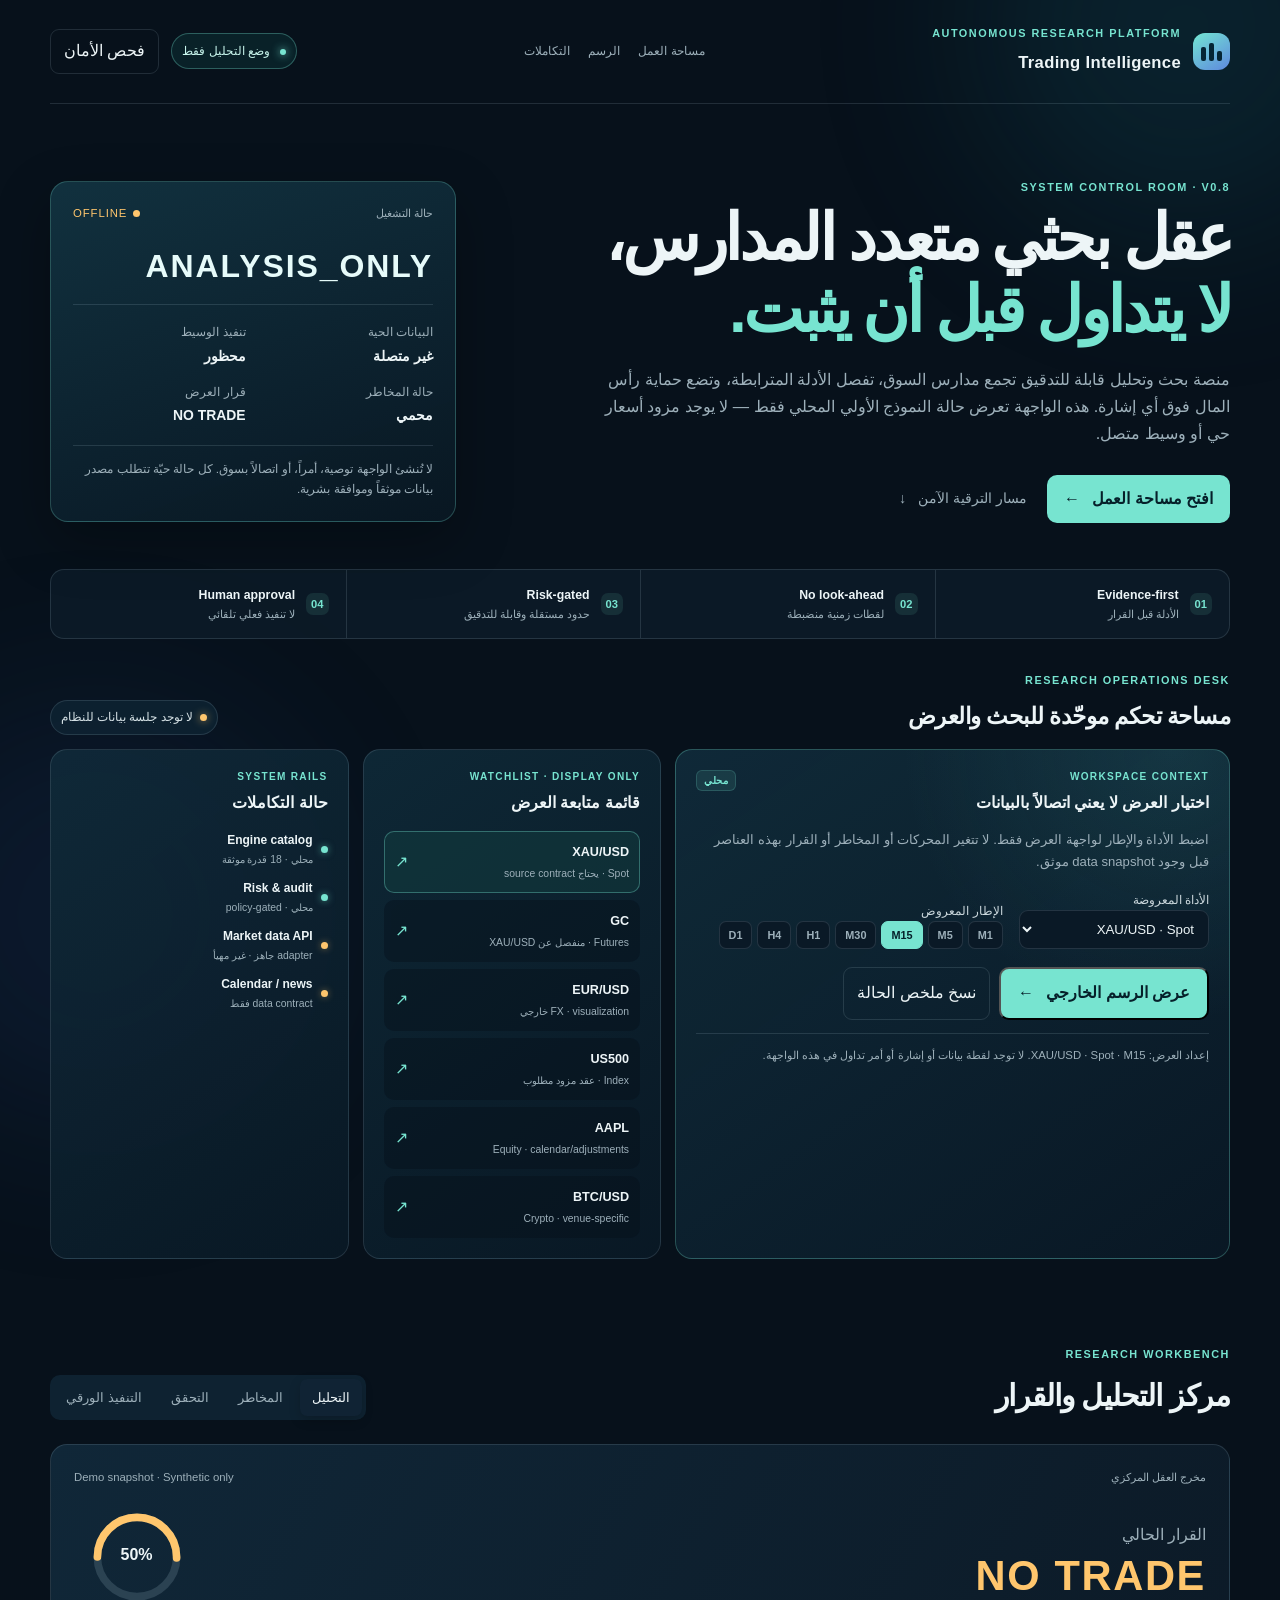
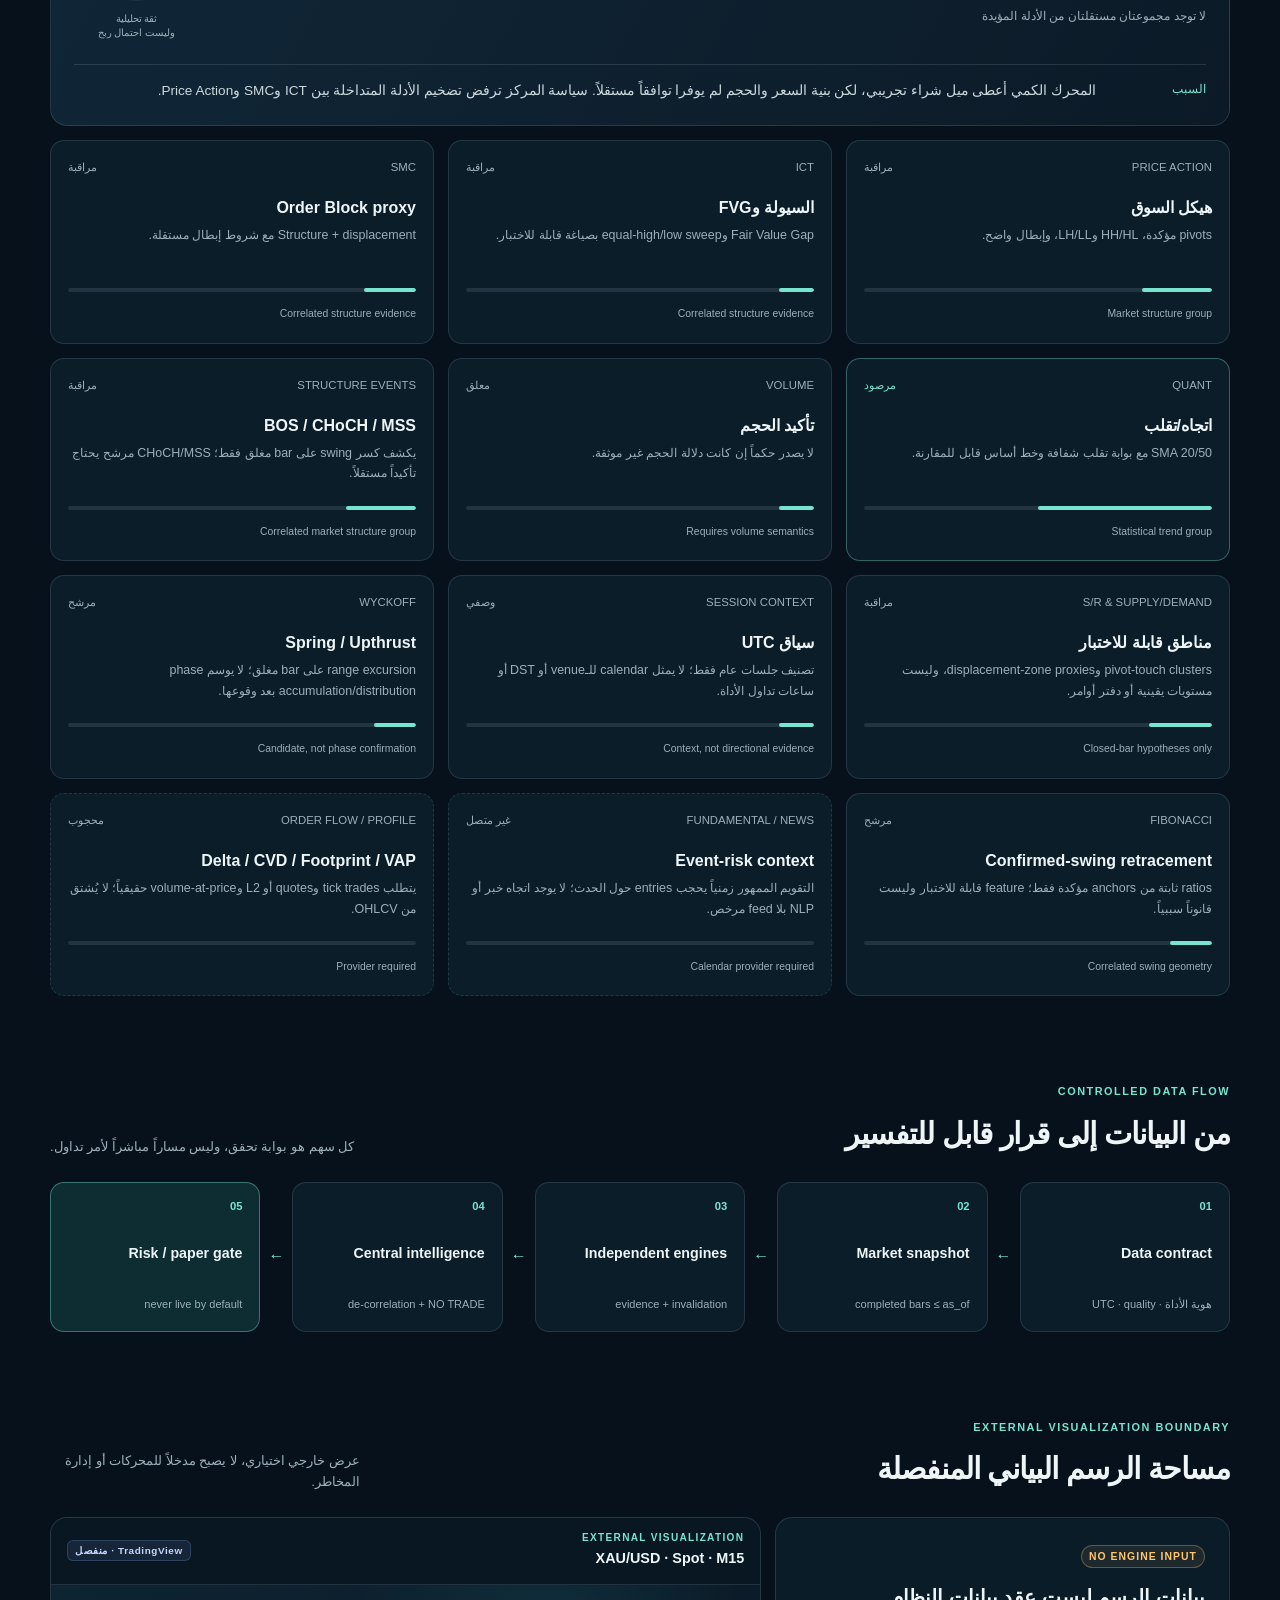
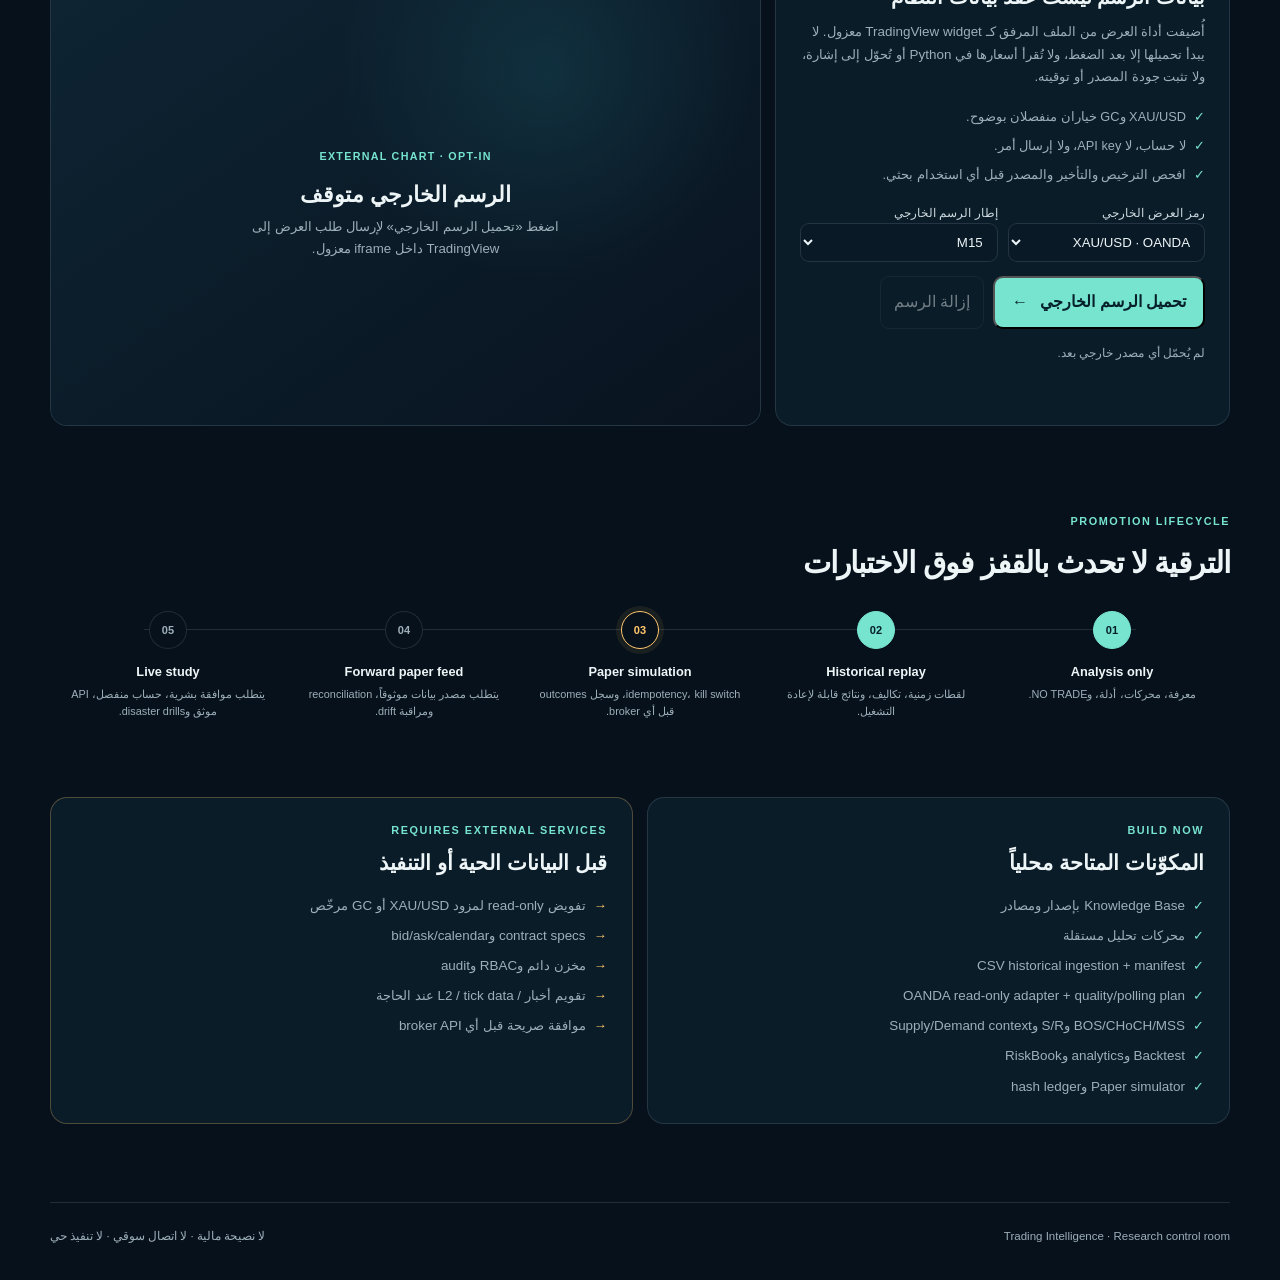
==== commit 72da9e32: "feat: complete quality-gated research platform controls Co-authored-by: arena-agent <297053741+arena" ====
--- a/dashboard/index.html
+++ b/dashboard/index.html
@@ -35,7 +35,7 @@
     <main id="main" class="shell">
       <section class="hero" aria-labelledby="hero-heading">
         <div class="hero-copy">
-          <p class="eyebrow">SYSTEM CONTROL ROOM · V0.7</p>
+          <p class="eyebrow">SYSTEM CONTROL ROOM · V0.8</p>
           <h2 id="hero-heading">عقل بحثي متعدد المدارس،<br /><em>لا يتداول قبل أن يثبت.</em></h2>
           <p class="hero-text">منصة بحث وتحليل قابلة للتدقيق تجمع مدارس السوق، تفصل الأدلة المترابطة، وتضع حماية رأس المال فوق أي إشارة. هذه الواجهة تعرض حالة النموذج الأولي المحلي فقط — لا يوجد مزود أسعار حي أو وسيط متصل.</p>
           <div class="hero-actions">
@@ -73,7 +73,7 @@
             <div class="workspace-card-head"><div><span class="small-label">WORKSPACE CONTEXT</span><h3>اختيار العرض لا يعني اتصالاً بالبيانات</h3></div><span class="local-badge">محلي</span></div>
             <p>اضبط الأداة والإطار لواجهة العرض فقط. لا تتغير المحركات أو المخاطر أو القرار بهذه العناصر قبل وجود data snapshot موثق.</p>
             <div class="workspace-fields">
-              <label class="field-label" for="workspace-instrument">الأداة المعروضة<select id="workspace-instrument" class="chart-select"><option value="OANDA:XAUUSD">XAU/USD · Spot</option><option value="COMEX:GC1!">GC · Futures continuous</option><option value="FX:EURUSD">EUR/USD · مثال</option></select></label>
+              <label class="field-label" for="workspace-instrument">الأداة المعروضة<select id="workspace-instrument" class="chart-select"><option value="OANDA:XAUUSD">XAU/USD · Spot</option><option value="COMEX:GC1!">GC · Futures continuous</option><option value="FX:EURUSD">EUR/USD · Spot</option><option value="TVC:SPX">US500 · Cash index</option><option value="NASDAQ:AAPL">AAPL · Equity</option><option value="COINBASE:BTCUSD">BTC/USD · Crypto spot</option></select></label>
               <div><span class="field-label" id="workspace-timeframe-label">الإطار المعروض</span><div class="timeframe-picker" role="group" aria-labelledby="workspace-timeframe-label"><button type="button" class="timeframe-chip" data-timeframe="1">M1</button><button type="button" class="timeframe-chip" data-timeframe="5">M5</button><button type="button" class="timeframe-chip active" data-timeframe="15">M15</button><button type="button" class="timeframe-chip" data-timeframe="30">M30</button><button type="button" class="timeframe-chip" data-timeframe="60">H1</button><button type="button" class="timeframe-chip" data-timeframe="240">H4</button><button type="button" class="timeframe-chip" data-timeframe="D">D1</button></div></div>
             </div>
             <div class="workspace-actions"><button class="primary-button" id="open-chart-workspace" type="button">عرض الرسم الخارجي <span>←</span></button><button class="ghost-button" id="copy-system-summary" type="button">نسخ ملخص الحالة</button></div>
@@ -84,12 +84,12 @@
             <div class="watchlist" role="list">
               <button type="button" class="watchlist-item active" data-symbol="OANDA:XAUUSD" role="listitem"><span><b>XAU/USD</b><small>Spot · يحتاج source contract</small></span><i>↗</i></button>
               <button type="button" class="watchlist-item" data-symbol="COMEX:GC1!" role="listitem"><span><b>GC</b><small>Futures · منفصل عن XAU/USD</small></span><i>↗</i></button>
-              <button type="button" class="watchlist-item" data-symbol="FX:EURUSD" role="listitem"><span><b>EUR/USD</b><small>مثال visualization خارجي</small></span><i>↗</i></button>
+              <button type="button" class="watchlist-item" data-symbol="FX:EURUSD" role="listitem"><span><b>EUR/USD</b><small>FX · visualization خارجي</small></span><i>↗</i></button><button type="button" class="watchlist-item" data-symbol="TVC:SPX" role="listitem"><span><b>US500</b><small>Index · عقد مزود مطلوب</small></span><i>↗</i></button><button type="button" class="watchlist-item" data-symbol="NASDAQ:AAPL" role="listitem"><span><b>AAPL</b><small>Equity · calendar/adjustments</small></span><i>↗</i></button><button type="button" class="watchlist-item" data-symbol="COINBASE:BTCUSD" role="listitem"><span><b>BTC/USD</b><small>Crypto · venue-specific</small></span><i>↗</i></button>
             </div>
           </aside>
           <aside class="workspace-card rails-card" aria-labelledby="rails-heading">
             <div class="workspace-card-head"><div><span class="small-label">SYSTEM RAILS</span><h3 id="rails-heading">حالة التكاملات</h3></div></div>
-            <ul class="rail-list"><li><span class="rail-dot ready"></span><div><b>Engine catalog</b><small>محلي · 17 قدرة موثقة</small></div></li><li><span class="rail-dot ready"></span><div><b>Risk &amp; audit</b><small>محلي · policy-gated</small></div></li><li><span class="rail-dot idle"></span><div><b>Market data API</b><small>adapter جاهز · غير مهيأ</small></div></li><li><span class="rail-dot idle"></span><div><b>Calendar / news</b><small>data contract فقط</small></div></li></ul>
+            <ul class="rail-list"><li><span class="rail-dot ready"></span><div><b>Engine catalog</b><small>محلي · 18 قدرة موثقة</small></div></li><li><span class="rail-dot ready"></span><div><b>Risk &amp; audit</b><small>محلي · policy-gated</small></div></li><li><span class="rail-dot idle"></span><div><b>Market data API</b><small>adapter جاهز · غير مهيأ</small></div></li><li><span class="rail-dot idle"></span><div><b>Calendar / news</b><small>data contract فقط</small></div></li></ul>
           </aside>
         </div>
       </section>
@@ -191,7 +191,7 @@
               <li>لا حساب، لا API key، ولا إرسال أمر.</li>
               <li>افحص الترخيص والتأخير والمصدر قبل أي استخدام بحثي.</li>
             </ul>
-            <div class="chart-controls-grid"><label class="field-label" for="chart-symbol">رمز العرض الخارجي<select id="chart-symbol" class="chart-select"><option value="OANDA:XAUUSD">XAU/USD · OANDA</option><option value="COMEX:GC1!">GC continuous · COMEX</option><option value="FX:EURUSD">EUR/USD · مثال الملف المرفق</option></select></label><label class="field-label" for="chart-interval">إطار الرسم الخارجي<select id="chart-interval" class="chart-select"><option value="1">M1</option><option value="5">M5</option><option value="15" selected>M15</option><option value="30">M30</option><option value="60">H1</option><option value="240">H4</option><option value="D">D1</option></select></label></div>
+            <div class="chart-controls-grid"><label class="field-label" for="chart-symbol">رمز العرض الخارجي<select id="chart-symbol" class="chart-select"><option value="OANDA:XAUUSD">XAU/USD · OANDA</option><option value="COMEX:GC1!">GC continuous · COMEX</option><option value="FX:EURUSD">EUR/USD · Spot</option><option value="TVC:SPX">US500 · Cash index</option><option value="NASDAQ:AAPL">AAPL · Equity</option><option value="COINBASE:BTCUSD">BTC/USD · Crypto spot</option></select></label><label class="field-label" for="chart-interval">إطار الرسم الخارجي<select id="chart-interval" class="chart-select"><option value="1">M1</option><option value="5">M5</option><option value="15" selected>M15</option><option value="30">M30</option><option value="60">H1</option><option value="240">H4</option><option value="D">D1</option></select></label></div>
             <div class="chart-actions"><button class="primary-button" id="load-chart" type="button">تحميل الرسم الخارجي <span>←</span></button><button class="ghost-button" id="unload-chart" type="button" disabled>إزالة الرسم</button></div>
             <p id="chart-status" class="chart-status" role="status" aria-live="polite">لم يُحمّل أي مصدر خارجي بعد.</p>
           </article>
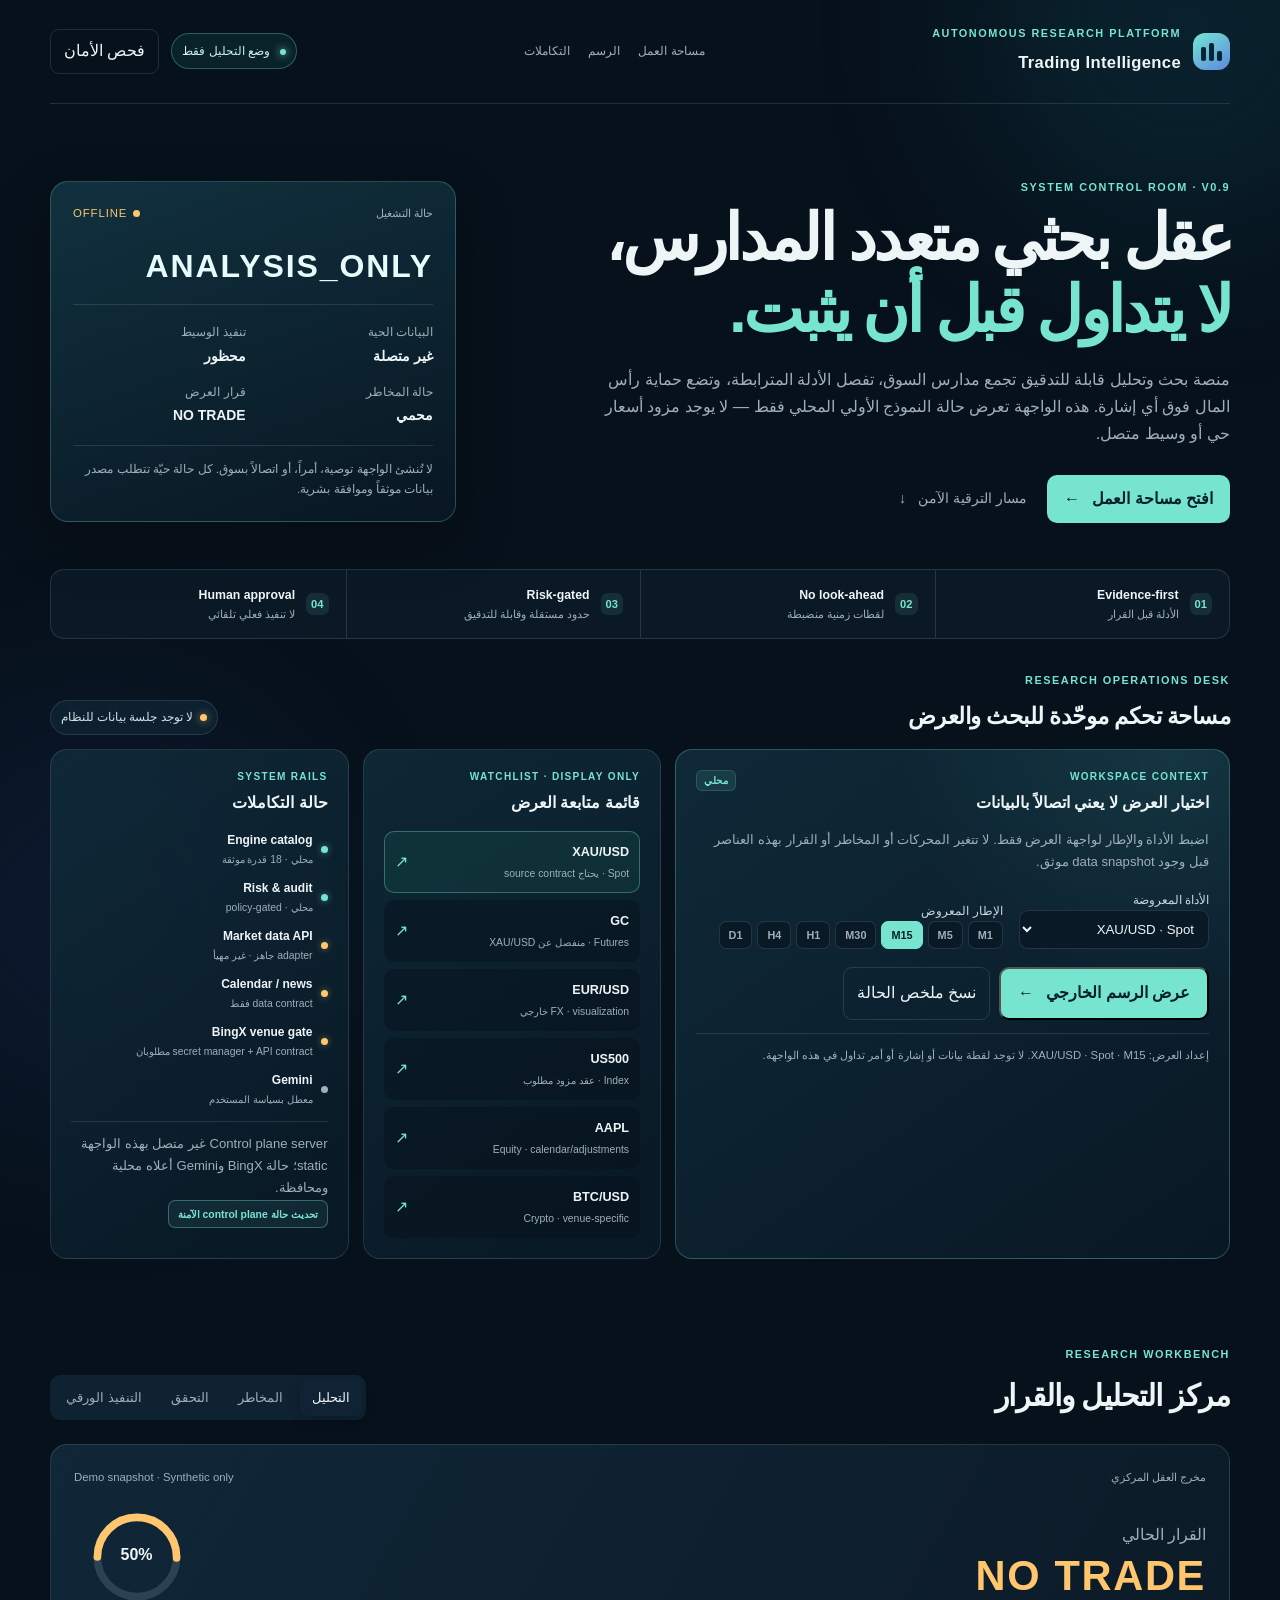
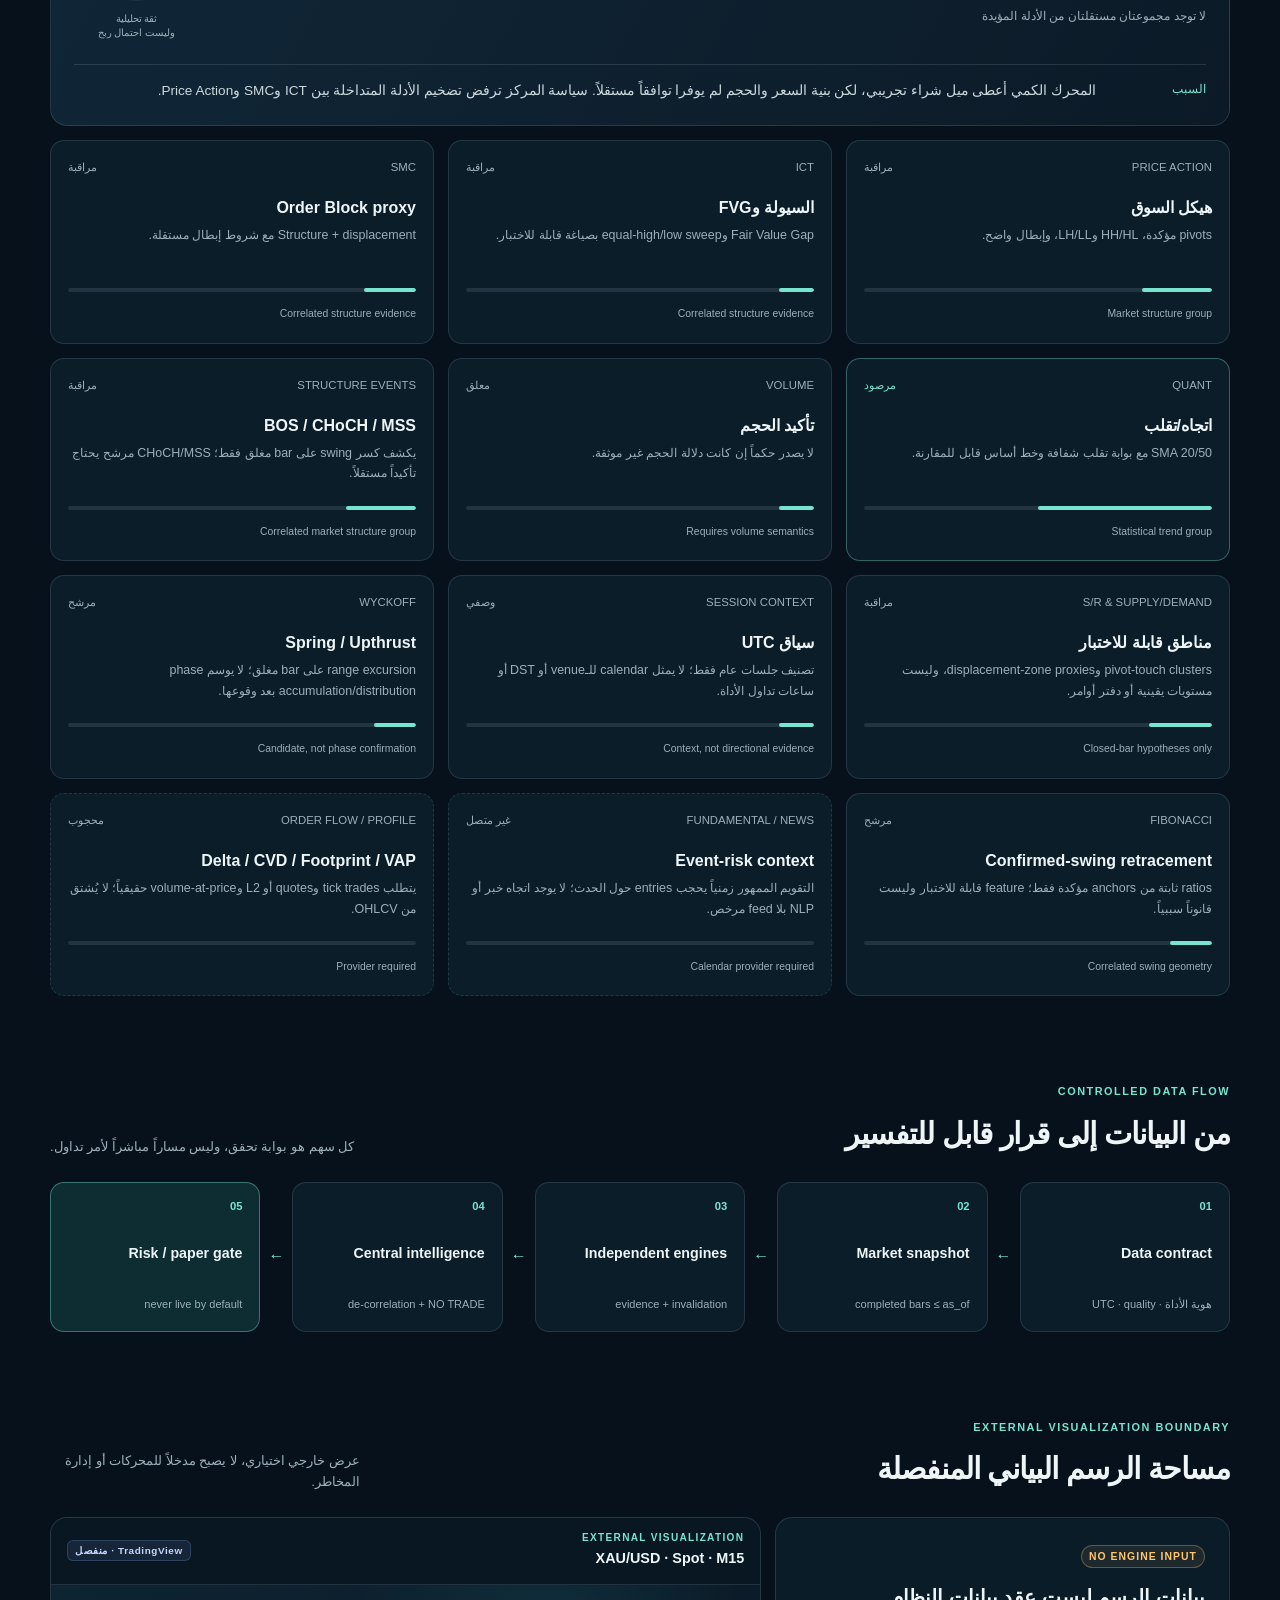
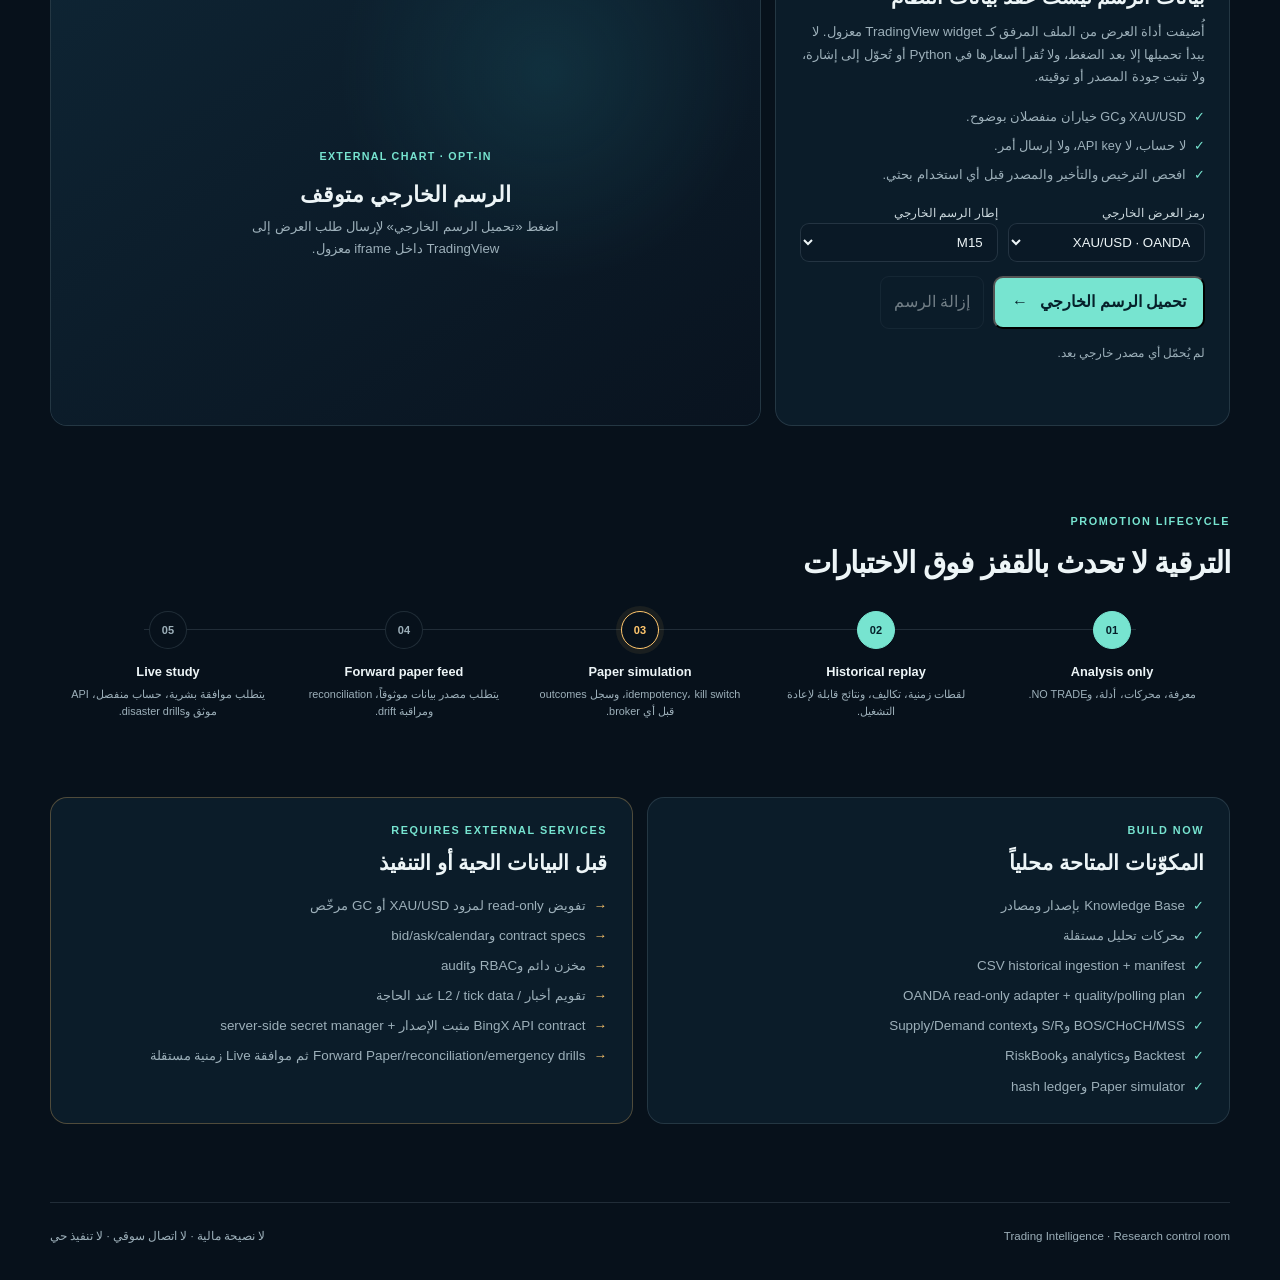
==== commit 6399c0c3: "feat: add guarded integration control plane Co-authored-by: arena-agent <297053741+arena-agent@users" ====
--- a/dashboard/index.html
+++ b/dashboard/index.html
@@ -35,7 +35,7 @@
     <main id="main" class="shell">
       <section class="hero" aria-labelledby="hero-heading">
         <div class="hero-copy">
-          <p class="eyebrow">SYSTEM CONTROL ROOM · V0.8</p>
+          <p class="eyebrow">SYSTEM CONTROL ROOM · V0.9</p>
           <h2 id="hero-heading">عقل بحثي متعدد المدارس،<br /><em>لا يتداول قبل أن يثبت.</em></h2>
           <p class="hero-text">منصة بحث وتحليل قابلة للتدقيق تجمع مدارس السوق، تفصل الأدلة المترابطة، وتضع حماية رأس المال فوق أي إشارة. هذه الواجهة تعرض حالة النموذج الأولي المحلي فقط — لا يوجد مزود أسعار حي أو وسيط متصل.</p>
           <div class="hero-actions">
@@ -89,7 +89,9 @@
           </aside>
           <aside class="workspace-card rails-card" aria-labelledby="rails-heading">
             <div class="workspace-card-head"><div><span class="small-label">SYSTEM RAILS</span><h3 id="rails-heading">حالة التكاملات</h3></div></div>
-            <ul class="rail-list"><li><span class="rail-dot ready"></span><div><b>Engine catalog</b><small>محلي · 18 قدرة موثقة</small></div></li><li><span class="rail-dot ready"></span><div><b>Risk &amp; audit</b><small>محلي · policy-gated</small></div></li><li><span class="rail-dot idle"></span><div><b>Market data API</b><small>adapter جاهز · غير مهيأ</small></div></li><li><span class="rail-dot idle"></span><div><b>Calendar / news</b><small>data contract فقط</small></div></li></ul>
+            <ul class="rail-list"><li><span class="rail-dot ready"></span><div><b>Engine catalog</b><small>محلي · 18 قدرة موثقة</small></div></li><li><span class="rail-dot ready"></span><div><b>Risk &amp; audit</b><small>محلي · policy-gated</small></div></li><li><span class="rail-dot idle"></span><div><b>Market data API</b><small>adapter جاهز · غير مهيأ</small></div></li><li><span class="rail-dot idle"></span><div><b>Calendar / news</b><small>data contract فقط</small></div></li><li><span class="rail-dot idle"></span><div><b>BingX venue gate</b><small>secret manager + API contract مطلوبان</small></div></li><li><span class="rail-dot off"></span><div><b>Gemini</b><small>معطل بسياسة المستخدم</small></div></li></ul>
+            <p id="control-plane-status" class="control-plane-status" role="status">Control plane server غير متصل بهذه الواجهة static؛ حالة BingX وGemini أعلاه محلية ومحافظة.</p>
+            <button id="refresh-control-plane" class="tiny-button" type="button">تحديث حالة control plane الآمنة</button>
           </aside>
         </div>
       </section>
@@ -159,7 +161,7 @@
             <article class="execution-card"><span class="risk-number">01</span><h3>Policy gate</h3><p>instrument allowlist، contract multiplier، minimum/step، notional وحد المخاطرة؛ لا استنتاج من الرمز.</p></article>
             <article class="execution-card"><span class="risk-number">02</span><h3>Uncertainty is explicit</h3><p>الانقطاع ينقل الأمر إلى <code>UNKNOWN</code>. الغياب من snapshot لا يعني إلغاءه.</p></article>
             <article class="execution-card"><span class="risk-number">03</span><h3>Audit chain</h3><p>يمكن ربط lifecycle بـ JSONL hash-chain محلي؛ فشل append يمنع transition المحلي.</p></article>
-            <article class="execution-card"><span class="risk-number">04</span><h3>Emergency stop</h3><p>يحجب intents الجديدة ويطلب إلغاء الحالة المعروفة؛ أما UNKNOWN فيحتاج reconciliation أولاً.</p></article>
+            <article class="execution-card"><span class="risk-number">04</span><h3>Emergency stop</h3><p>يحجب intents الجديدة ويطلب إلغاء الحالة المعروفة؛ أما UNKNOWN فيحتاج reconciliation أولاً.</p></article><article class="execution-card"><span class="risk-number">05</span><h3>BingX live gate</h3><p>لا يمكن تفعيله من المتصفح: يتطلب secret manager وعقد API مراجعاً وForward Paper وreconciliation/emergency drills وموافقة زمنية مستقلة.</p></article>
           </div>
         </div>
       </section>
@@ -215,7 +217,7 @@
 
       <section id="integrations" class="integration-grid" aria-labelledby="integration-heading">
         <article><p class="eyebrow">BUILD NOW</p><h2 id="integration-heading">المكوّنات المتاحة محلياً</h2><ul><li>Knowledge Base بإصدار ومصادر</li><li>محركات تحليل مستقلة</li><li>CSV historical ingestion + manifest</li><li>OANDA read-only adapter + quality/polling plan</li><li>BOS/CHoCH/MSS وS/R وSupply/Demand context</li><li>Backtest وanalytics وRiskBook</li><li>Paper simulator وhash ledger</li></ul></article>
-        <article class="requires"><p class="eyebrow">REQUIRES EXTERNAL SERVICES</p><h2>قبل البيانات الحية أو التنفيذ</h2><ul><li>تفويض read-only لمزود XAU/USD أو GC مرخّص</li><li>contract specs وbid/ask/calendar</li><li>مخزن دائم وRBAC وaudit</li><li>تقويم أخبار / L2 / tick data عند الحاجة</li><li>موافقة صريحة قبل أي broker API</li></ul></article>
+        <article class="requires"><p class="eyebrow">REQUIRES EXTERNAL SERVICES</p><h2>قبل البيانات الحية أو التنفيذ</h2><ul><li>تفويض read-only لمزود XAU/USD أو GC مرخّص</li><li>contract specs وbid/ask/calendar</li><li>مخزن دائم وRBAC وaudit</li><li>تقويم أخبار / L2 / tick data عند الحاجة</li><li>BingX API contract مثبت الإصدار + server-side secret manager</li><li>Forward Paper/reconciliation/emergency drills ثم موافقة Live زمنية مستقلة</li></ul></article>
       </section>
     </main>
 
--- a/dashboard/styles.css
+++ b/dashboard/styles.css
@@ -4,5 +4,5 @@
 button:focus-visible,a:focus-visible,select:focus-visible{outline:2px solid var(--cyan);outline-offset:3px}.execution-layout{display:grid;grid-template-columns:repeat(4,1fr);gap:14px}.execution-card{border:1px solid var(--line);border-radius:14px;background:rgba(14,33,47,.76);padding:20px}.execution-summary{grid-column:span 4;background:linear-gradient(110deg,rgba(20,53,63,.9),rgba(14,33,47,.78))}.execution-card h3{margin:6px 0;font-size:1.1rem}.execution-card p{color:var(--muted);font-size:.84rem;margin:0}.execution-card code{font:700 .8rem ui-monospace,SFMono-Regular,Consolas,monospace;color:var(--amber)}.execution-chain{display:flex;flex-wrap:wrap;gap:10px;align-items:center;margin-top:20px;font:700 .69rem ui-monospace,SFMono-Regular,Consolas,monospace;color:var(--cyan)}.execution-chain span{padding:6px 8px;border-radius:7px;background:rgba(119,228,208,.1)}.chart-lab{padding-top:88px}.chart-lab-grid{display:grid;grid-template-columns:.78fr 1.22fr;gap:14px;align-items:stretch}.chart-policy-card,.chart-shell{border:1px solid var(--line);border-radius:17px;background:rgba(14,33,47,.7)}.chart-policy-card{padding:24px}.chart-policy-card h3{margin:13px 0 7px;font-size:1.25rem}.chart-policy-card>p{color:var(--muted);font-size:.84rem;margin:0}.boundary-pill{display:inline-block;color:var(--amber);border:1px solid rgba(255,198,109,.3);background:rgba(255,198,109,.08);font:700 .65rem Arial,sans-serif;letter-spacing:.1em;padding:5px 7px;border-radius:999px}.chart-policy-card ul{list-style:none;padding:0;margin:18px 0;display:grid;gap:8px;color:var(--muted);font-size:.8rem}.chart-policy-card li:before{content:"✓";color:var(--cyan);margin-left:8px}.field-label{display:block;color:#cbd8dd;font-size:.76rem;margin-bottom:7px}.chart-select{width:100%;padding:10px;border-radius:9px;border:1px solid var(--line);background:#0a1926;color:var(--text);font:inherit;font-size:.83rem}.chart-actions{display:flex;gap:9px;flex-wrap:wrap;margin-top:14px}.chart-actions .ghost-button:disabled{cursor:not-allowed;opacity:.45}.chart-status{font-size:.73rem!important;margin-top:14px!important}.chart-shell{position:relative;min-height:500px;overflow:hidden}.chart-shell iframe{position:absolute;inset:0;border:0;width:100%;height:100%;background:#09131f}.chart-placeholder{min-height:500px;display:grid;align-content:center;justify-items:center;padding:30px;text-align:center;background:radial-gradient(circle at 70% 20%,rgba(33,111,126,.24),transparent 34%),linear-gradient(145deg,#0e2433,#09131f)}.chart-placeholder span{font:700 .67rem Arial,sans-serif;letter-spacing:.12em;color:var(--cyan)}.chart-placeholder b{font-size:1.35rem;margin:15px 0 4px}.chart-placeholder p{max-width:360px;color:var(--muted);font-size:.83rem;margin:0}@media(max-width:840px){.execution-layout{grid-template-columns:1fr 1fr}.execution-summary{grid-column:span 2}.chart-lab-grid{grid-template-columns:1fr}.chart-shell,.chart-placeholder{min-height:440px}}@media(max-width:560px){.execution-layout{grid-template-columns:1fr}.execution-summary{grid-column:auto}.execution-chain{font-size:.61rem}.chart-actions .primary-button,.chart-actions .ghost-button{width:100%;justify-content:center}.chart-shell,.chart-placeholder{min-height:380px}}
 
 /* Integrated research-control workspace (static controls; no market-data transport). */
-.site-nav{display:flex;align-items:center;gap:18px}.site-nav a{color:var(--muted);font-size:.76rem;text-decoration:none;transition:color .2s}.site-nav a:hover{color:var(--cyan)}.control-deck{padding-top:34px}.control-deck-head{display:flex;justify-content:space-between;align-items:end;gap:20px;margin-bottom:14px}.control-deck-head h2{font-size:1.45rem;letter-spacing:-.025em;margin:0}.workspace-state{display:inline-flex;align-items:center;gap:7px;color:#d3dfe3;background:rgba(15,37,52,.78);border:1px solid var(--line);border-radius:999px;padding:7px 10px;font-size:.72rem}.workspace-state i,.rail-dot{display:block;width:7px;height:7px;border-radius:50%}.workspace-state i{background:var(--amber);box-shadow:0 0 8px rgba(255,198,109,.65)}.control-deck-grid{display:grid;grid-template-columns:1.45fr .78fr .78fr;gap:14px}.workspace-card{border:1px solid var(--line);border-radius:17px;background:linear-gradient(145deg,rgba(16,43,58,.87),rgba(10,25,38,.88));padding:20px}.workspace-main{border-color:rgba(119,228,208,.28);background:radial-gradient(circle at 90% 0,rgba(56,142,151,.18),transparent 38%),linear-gradient(145deg,rgba(16,43,58,.95),rgba(10,25,38,.9))}.workspace-card-head{display:flex;justify-content:space-between;gap:12px;align-items:start}.small-label{display:block;color:var(--cyan);font:700 .63rem/1.3 Arial,sans-serif;letter-spacing:.13em}.workspace-card h3{font-size:1.03rem;margin:6px 0 0}.workspace-card>p{font-size:.82rem;color:var(--muted);margin:13px 0 0}.local-badge,.chart-source-pill{display:inline-block;white-space:nowrap;padding:4px 7px;border-radius:6px;font:700 .62rem Arial,sans-serif;letter-spacing:.06em}.local-badge{background:rgba(119,228,208,.1);color:var(--cyan);border:1px solid rgba(119,228,208,.18)}.workspace-fields{display:grid;grid-template-columns:minmax(190px,.62fr) 1fr;gap:16px;align-items:end;margin-top:18px}.workspace-fields .field-label{margin:0}.timeframe-picker{display:flex;flex-wrap:wrap;gap:5px}.timeframe-chip{border:1px solid var(--line);background:#0a1926;color:var(--muted);border-radius:7px;padding:7px 9px;cursor:pointer;font:700 .68rem Arial,sans-serif}.timeframe-chip:hover,.timeframe-chip.active{color:#06202a;border-color:var(--cyan);background:var(--cyan)}.workspace-actions{display:flex;gap:9px;flex-wrap:wrap;margin-top:18px}.workspace-note{padding-top:12px;border-top:1px solid var(--line);font-size:.71rem!important}.watchlist{display:grid;gap:7px;margin-top:15px}.watchlist-item{display:flex;justify-content:space-between;align-items:center;text-align:right;color:var(--text);border:1px solid transparent;border-radius:10px;background:rgba(5,17,27,.45);padding:10px;cursor:pointer}.watchlist-item:hover,.watchlist-item.active{border-color:rgba(119,228,208,.35);background:rgba(18,62,65,.5)}.watchlist-item b,.watchlist-item small{display:block}.watchlist-item b{font-size:.79rem}.watchlist-item small{color:var(--muted);font-size:.65rem;margin-top:2px}.watchlist-item i{color:var(--cyan);font-style:normal}.rail-list{list-style:none;margin:15px 0 0;padding:0;display:grid;gap:11px}.rail-list li{display:flex;align-items:center;gap:8px}.rail-list b,.rail-list small{display:block}.rail-list b{font-size:.75rem}.rail-list small{font-size:.65rem;color:var(--muted)}.rail-dot.ready{background:var(--cyan);box-shadow:0 0 7px rgba(119,228,208,.55)}.rail-dot.idle{background:var(--amber);box-shadow:0 0 7px rgba(255,198,109,.45)}.chart-controls-grid{display:grid;grid-template-columns:1fr 1fr;gap:10px}.chart-controls-grid .field-label{margin:0}.chart-shell{display:grid;grid-template-rows:auto minmax(440px,1fr);min-height:500px}.chart-frame-head{display:flex;justify-content:space-between;align-items:center;gap:12px;padding:13px 16px;border-bottom:1px solid var(--line);background:rgba(7,17,27,.38)}.chart-frame-head b{display:block;font-size:.9rem;margin-top:3px}.chart-source-pill{background:rgba(139,182,255,.1);color:#c4d8ff;border:1px solid rgba(139,182,255,.2)}.chart-canvas{position:relative;min-height:440px}.chart-shell iframe{inset:0}.chart-placeholder{min-height:440px}
+.site-nav{display:flex;align-items:center;gap:18px}.site-nav a{color:var(--muted);font-size:.76rem;text-decoration:none;transition:color .2s}.site-nav a:hover{color:var(--cyan)}.control-deck{padding-top:34px}.control-deck-head{display:flex;justify-content:space-between;align-items:end;gap:20px;margin-bottom:14px}.control-deck-head h2{font-size:1.45rem;letter-spacing:-.025em;margin:0}.workspace-state{display:inline-flex;align-items:center;gap:7px;color:#d3dfe3;background:rgba(15,37,52,.78);border:1px solid var(--line);border-radius:999px;padding:7px 10px;font-size:.72rem}.workspace-state i,.rail-dot{display:block;width:7px;height:7px;border-radius:50%}.workspace-state i{background:var(--amber);box-shadow:0 0 8px rgba(255,198,109,.65)}.control-deck-grid{display:grid;grid-template-columns:1.45fr .78fr .78fr;gap:14px}.workspace-card{border:1px solid var(--line);border-radius:17px;background:linear-gradient(145deg,rgba(16,43,58,.87),rgba(10,25,38,.88));padding:20px}.workspace-main{border-color:rgba(119,228,208,.28);background:radial-gradient(circle at 90% 0,rgba(56,142,151,.18),transparent 38%),linear-gradient(145deg,rgba(16,43,58,.95),rgba(10,25,38,.9))}.workspace-card-head{display:flex;justify-content:space-between;gap:12px;align-items:start}.small-label{display:block;color:var(--cyan);font:700 .63rem/1.3 Arial,sans-serif;letter-spacing:.13em}.workspace-card h3{font-size:1.03rem;margin:6px 0 0}.workspace-card>p{font-size:.82rem;color:var(--muted);margin:13px 0 0}.local-badge,.chart-source-pill{display:inline-block;white-space:nowrap;padding:4px 7px;border-radius:6px;font:700 .62rem Arial,sans-serif;letter-spacing:.06em}.local-badge{background:rgba(119,228,208,.1);color:var(--cyan);border:1px solid rgba(119,228,208,.18)}.workspace-fields{display:grid;grid-template-columns:minmax(190px,.62fr) 1fr;gap:16px;align-items:end;margin-top:18px}.workspace-fields .field-label{margin:0}.timeframe-picker{display:flex;flex-wrap:wrap;gap:5px}.timeframe-chip{border:1px solid var(--line);background:#0a1926;color:var(--muted);border-radius:7px;padding:7px 9px;cursor:pointer;font:700 .68rem Arial,sans-serif}.timeframe-chip:hover,.timeframe-chip.active{color:#06202a;border-color:var(--cyan);background:var(--cyan)}.workspace-actions{display:flex;gap:9px;flex-wrap:wrap;margin-top:18px}.workspace-note{padding-top:12px;border-top:1px solid var(--line);font-size:.71rem!important}.watchlist{display:grid;gap:7px;margin-top:15px}.watchlist-item{display:flex;justify-content:space-between;align-items:center;text-align:right;color:var(--text);border:1px solid transparent;border-radius:10px;background:rgba(5,17,27,.45);padding:10px;cursor:pointer}.watchlist-item:hover,.watchlist-item.active{border-color:rgba(119,228,208,.35);background:rgba(18,62,65,.5)}.watchlist-item b,.watchlist-item small{display:block}.watchlist-item b{font-size:.79rem}.watchlist-item small{color:var(--muted);font-size:.65rem;margin-top:2px}.watchlist-item i{color:var(--cyan);font-style:normal}.rail-list{list-style:none;margin:15px 0 0;padding:0;display:grid;gap:11px}.rail-list li{display:flex;align-items:center;gap:8px}.rail-list b,.rail-list small{display:block}.rail-list b{font-size:.75rem}.rail-list small{font-size:.65rem;color:var(--muted)}.rail-dot.ready{background:var(--cyan);box-shadow:0 0 7px rgba(119,228,208,.55)}.rail-dot.idle{background:var(--amber);box-shadow:0 0 7px rgba(255,198,109,.45)}.rail-dot.off{background:var(--muted)}.control-plane-status{border-top:1px solid var(--line);margin:14px 0 9px;padding-top:11px;color:var(--muted);font-size:.68rem;line-height:1.7}.tiny-button{appearance:none;border:1px solid rgba(119,228,208,.35);background:rgba(119,228,208,.08);color:var(--cyan);border-radius:7px;padding:7px 9px;font:700 .65rem Arial,sans-serif;cursor:pointer}.tiny-button:hover,.tiny-button:focus-visible{background:rgba(119,228,208,.17)}.tiny-button:disabled{opacity:.6;cursor:wait}.chart-controls-grid{display:grid;grid-template-columns:1fr 1fr;gap:10px}.chart-controls-grid .field-label{margin:0}.chart-shell{display:grid;grid-template-rows:auto minmax(440px,1fr);min-height:500px}.chart-frame-head{display:flex;justify-content:space-between;align-items:center;gap:12px;padding:13px 16px;border-bottom:1px solid var(--line);background:rgba(7,17,27,.38)}.chart-frame-head b{display:block;font-size:.9rem;margin-top:3px}.chart-source-pill{background:rgba(139,182,255,.1);color:#c4d8ff;border:1px solid rgba(139,182,255,.2)}.chart-canvas{position:relative;min-height:440px}.chart-shell iframe{inset:0}.chart-placeholder{min-height:440px}
 @media(max-width:1020px){.site-nav{display:none}.control-deck-grid{grid-template-columns:1fr 1fr}.workspace-main{grid-column:span 2}.rails-card{grid-column:span 2}.site-header{gap:14px}.header-actions{margin-right:auto}}@media(max-width:840px){.control-deck-head{align-items:start;flex-direction:column}.workspace-fields{grid-template-columns:1fr}.chart-shell{min-height:440px}}@media(max-width:560px){.control-deck-grid{grid-template-columns:1fr}.workspace-main,.rails-card{grid-column:auto}.workspace-actions .primary-button,.workspace-actions .ghost-button{width:100%;justify-content:center}.chart-controls-grid{grid-template-columns:1fr}.chart-frame-head{align-items:start;flex-direction:column}.chart-shell,.chart-canvas,.chart-placeholder{min-height:380px}}
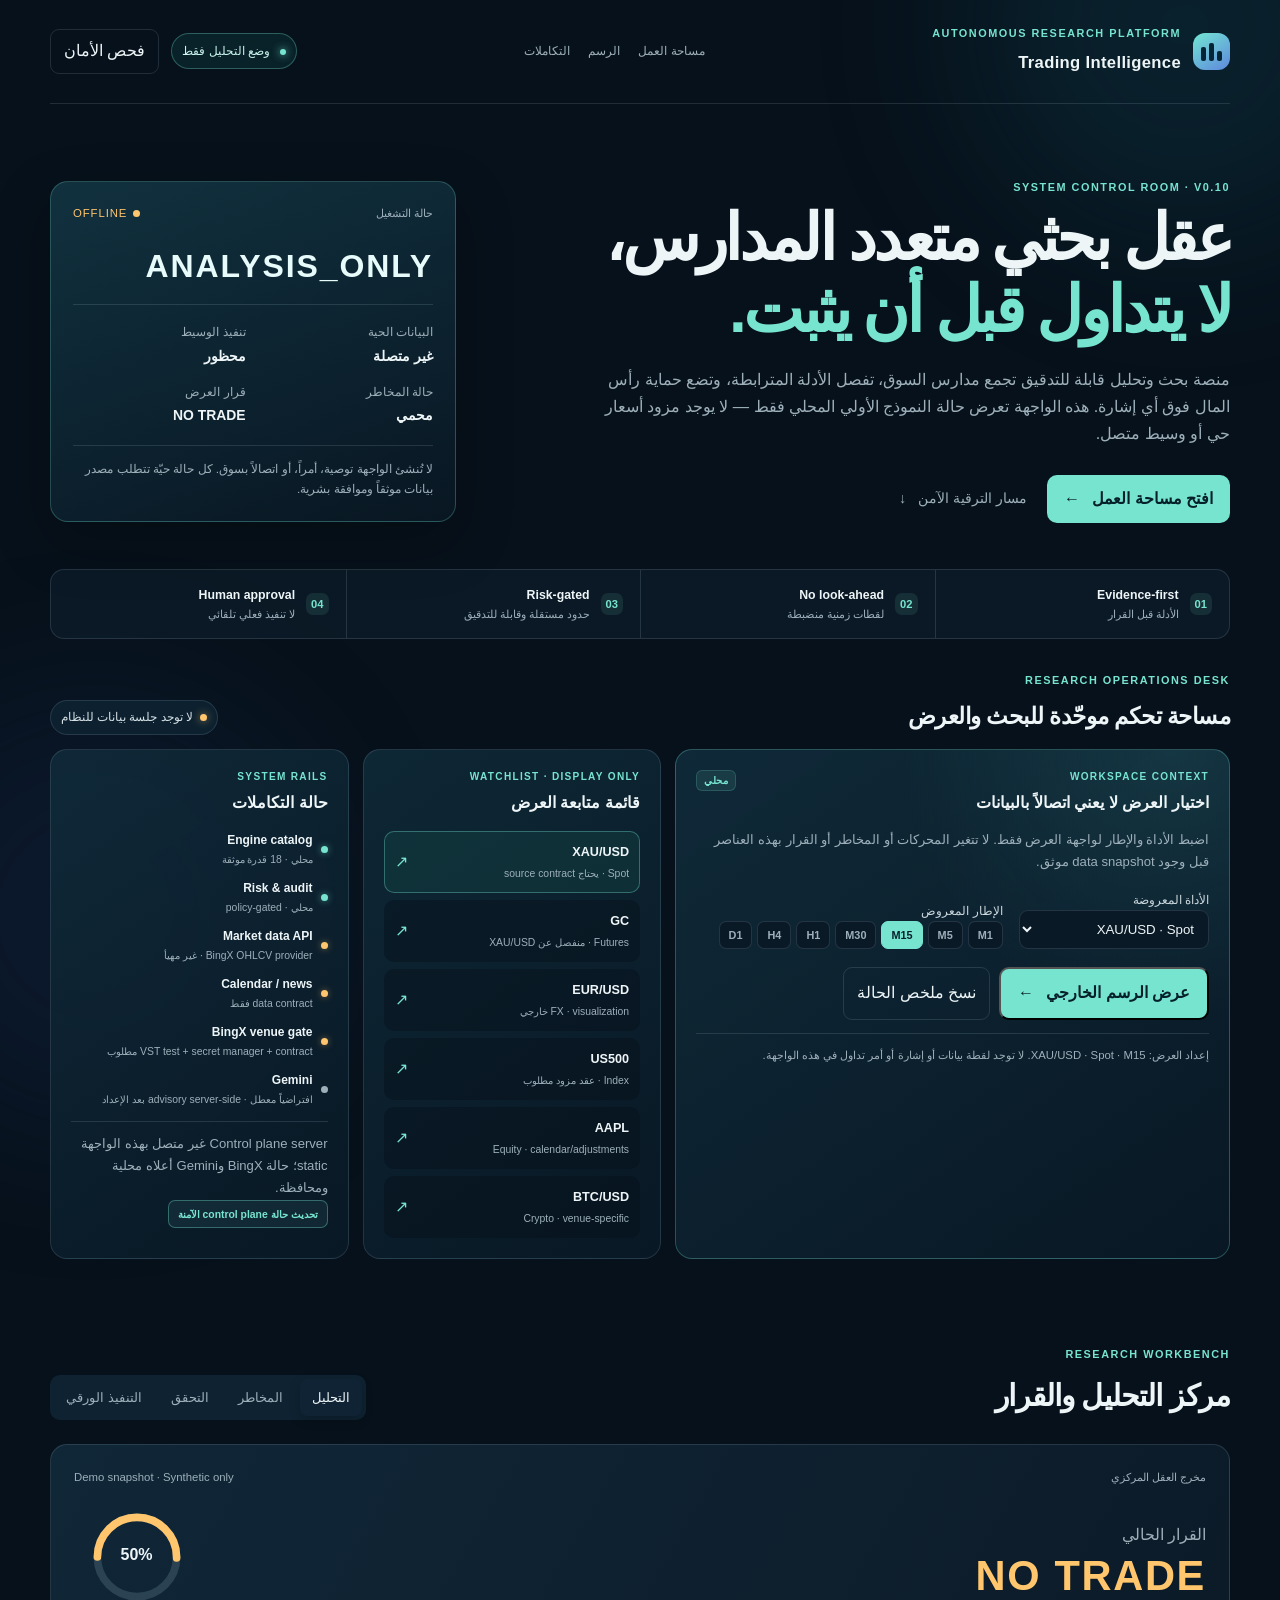
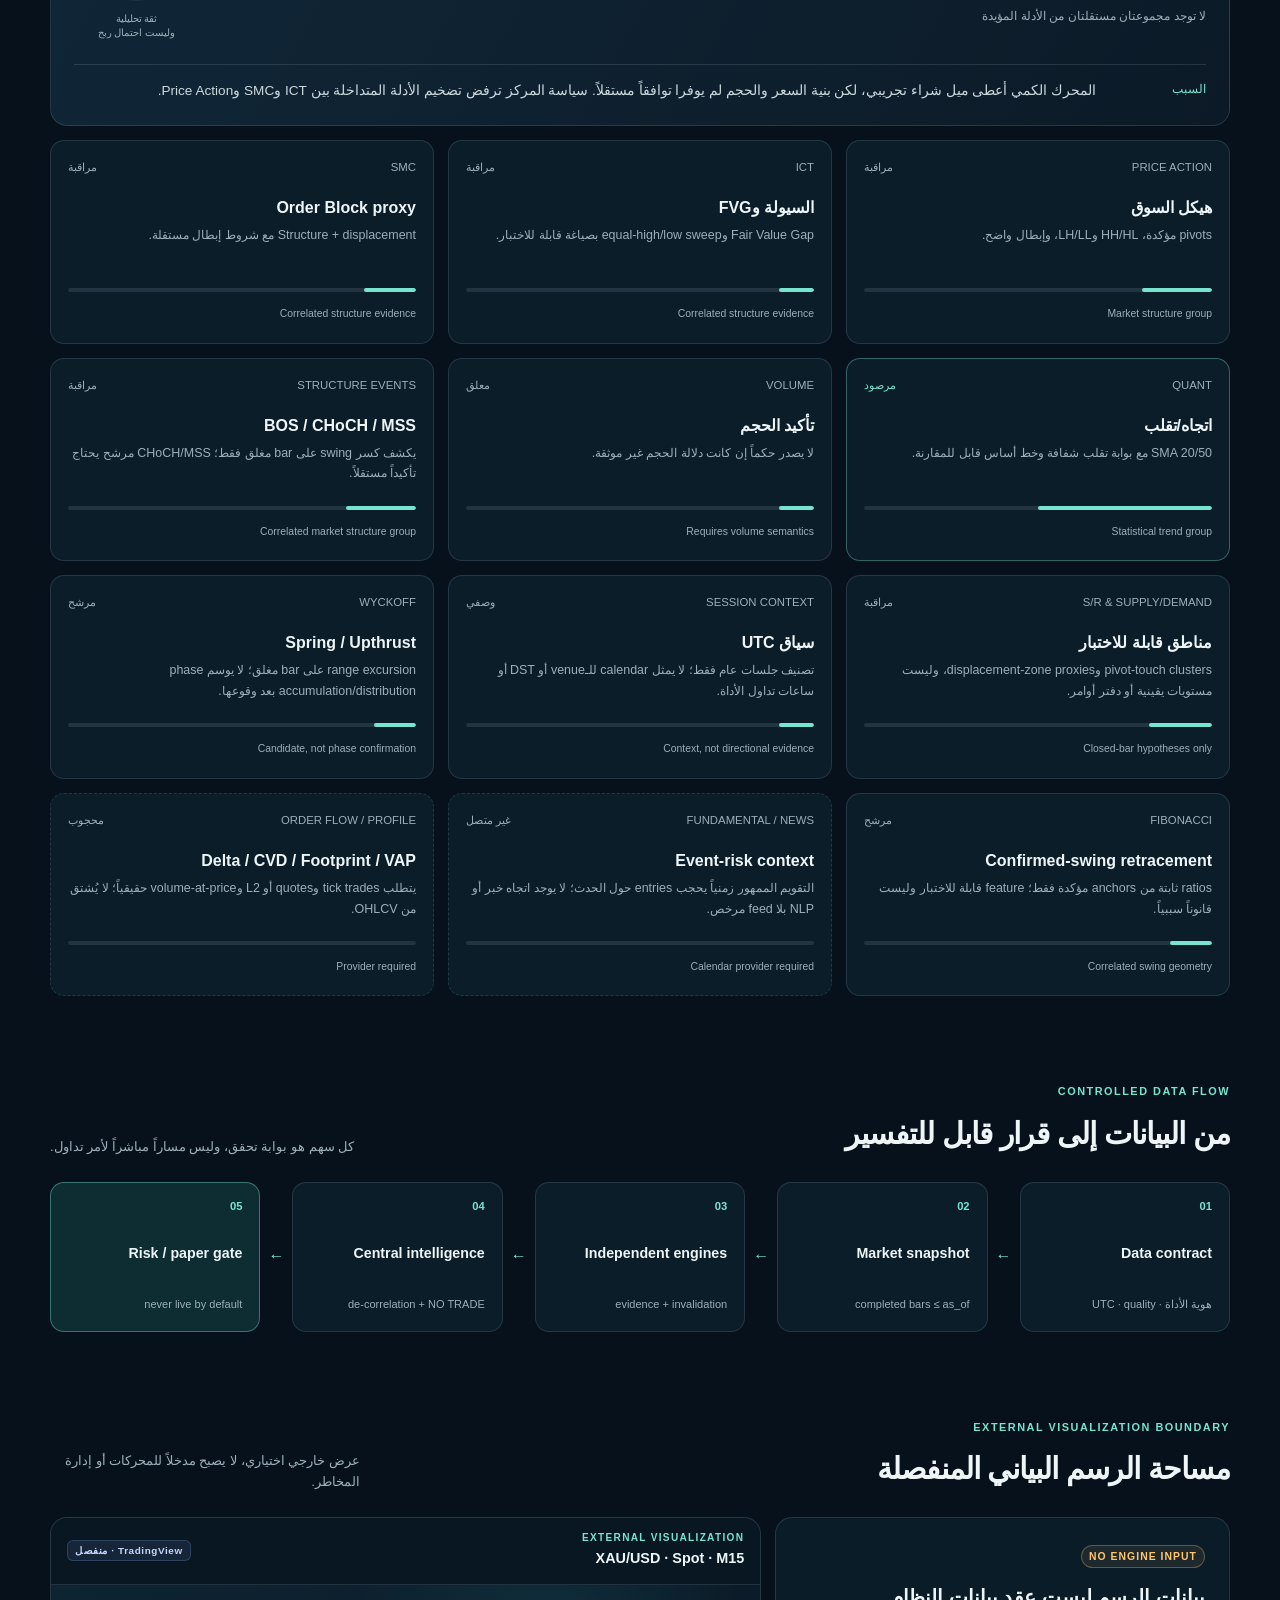
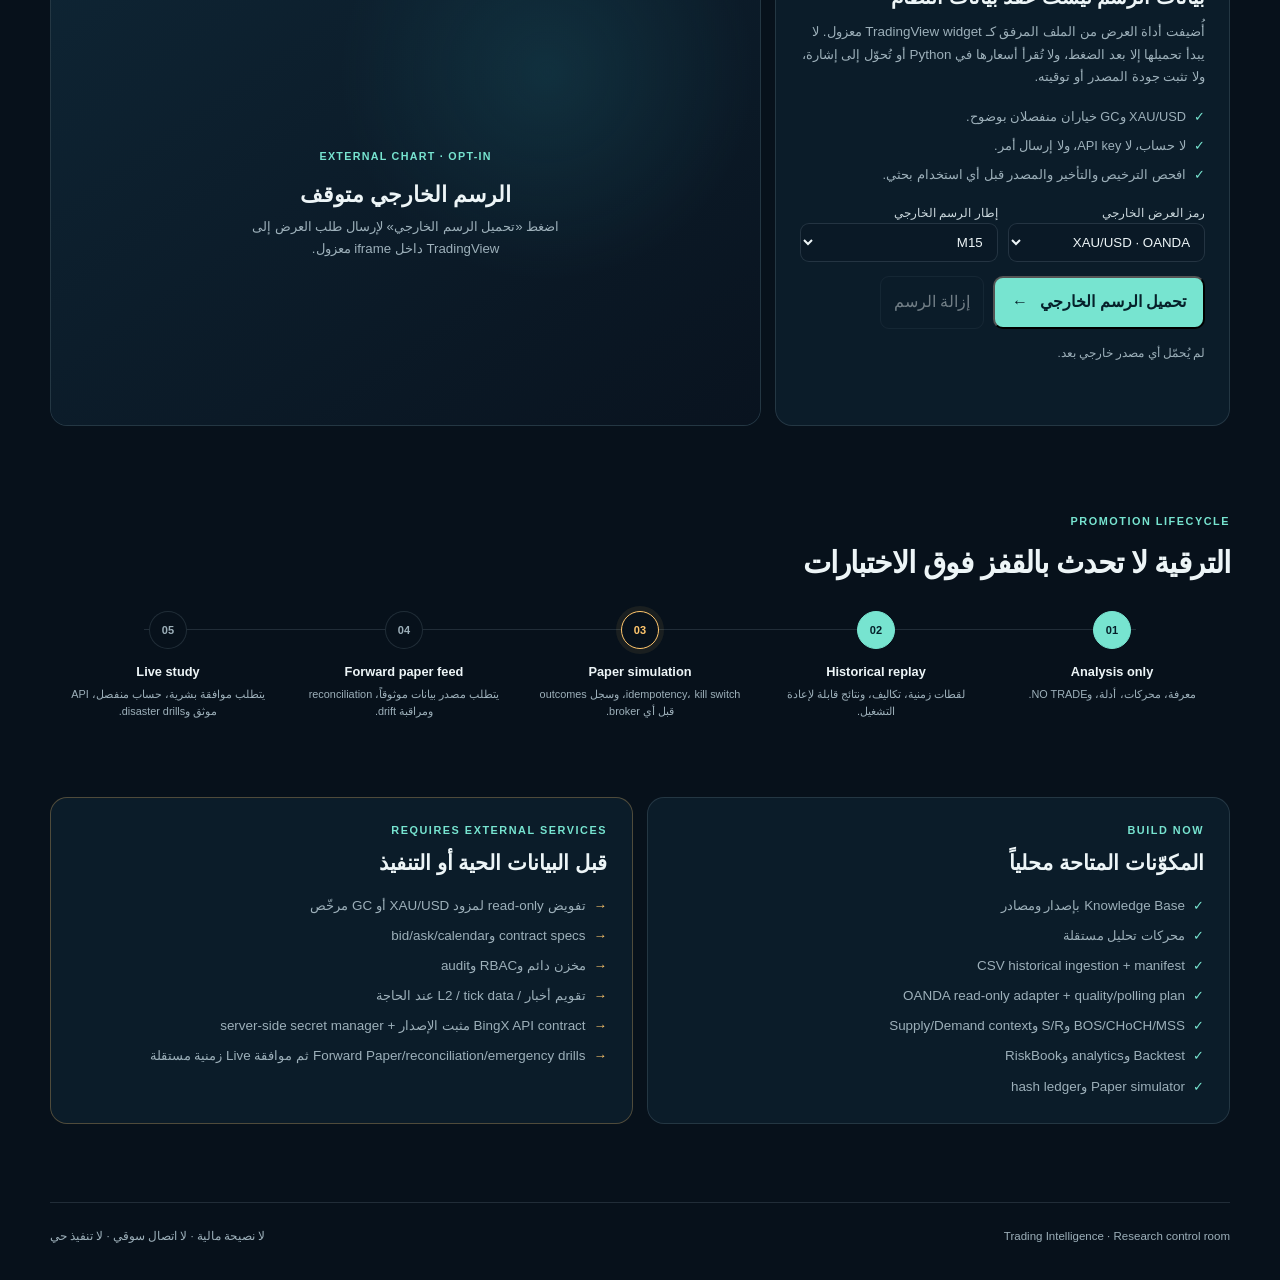
==== commit 3e7e8424: "feat: add guarded BingX and Gemini adapters Co-authored-by: arena-agent <297053741+arena-agent@users" ====
--- a/dashboard/index.html
+++ b/dashboard/index.html
@@ -35,7 +35,7 @@
     <main id="main" class="shell">
       <section class="hero" aria-labelledby="hero-heading">
         <div class="hero-copy">
-          <p class="eyebrow">SYSTEM CONTROL ROOM · V0.9</p>
+          <p class="eyebrow">SYSTEM CONTROL ROOM · V0.10</p>
           <h2 id="hero-heading">عقل بحثي متعدد المدارس،<br /><em>لا يتداول قبل أن يثبت.</em></h2>
           <p class="hero-text">منصة بحث وتحليل قابلة للتدقيق تجمع مدارس السوق، تفصل الأدلة المترابطة، وتضع حماية رأس المال فوق أي إشارة. هذه الواجهة تعرض حالة النموذج الأولي المحلي فقط — لا يوجد مزود أسعار حي أو وسيط متصل.</p>
           <div class="hero-actions">
@@ -89,7 +89,7 @@
           </aside>
           <aside class="workspace-card rails-card" aria-labelledby="rails-heading">
             <div class="workspace-card-head"><div><span class="small-label">SYSTEM RAILS</span><h3 id="rails-heading">حالة التكاملات</h3></div></div>
-            <ul class="rail-list"><li><span class="rail-dot ready"></span><div><b>Engine catalog</b><small>محلي · 18 قدرة موثقة</small></div></li><li><span class="rail-dot ready"></span><div><b>Risk &amp; audit</b><small>محلي · policy-gated</small></div></li><li><span class="rail-dot idle"></span><div><b>Market data API</b><small>adapter جاهز · غير مهيأ</small></div></li><li><span class="rail-dot idle"></span><div><b>Calendar / news</b><small>data contract فقط</small></div></li><li><span class="rail-dot idle"></span><div><b>BingX venue gate</b><small>secret manager + API contract مطلوبان</small></div></li><li><span class="rail-dot off"></span><div><b>Gemini</b><small>معطل بسياسة المستخدم</small></div></li></ul>
+            <ul class="rail-list"><li><span class="rail-dot ready"></span><div><b>Engine catalog</b><small>محلي · 18 قدرة موثقة</small></div></li><li><span class="rail-dot ready"></span><div><b>Risk &amp; audit</b><small>محلي · policy-gated</small></div></li><li><span class="rail-dot idle"></span><div><b>Market data API</b><small>BingX OHLCV provider · غير مهيأ</small></div></li><li><span class="rail-dot idle"></span><div><b>Calendar / news</b><small>data contract فقط</small></div></li><li><span class="rail-dot idle"></span><div><b>BingX venue gate</b><small>VST test + secret manager + contract مطلوب</small></div></li><li><span class="rail-dot off"></span><div><b>Gemini</b><small>افتراضياً معطل · advisory server-side بعد الإعداد</small></div></li></ul>
             <p id="control-plane-status" class="control-plane-status" role="status">Control plane server غير متصل بهذه الواجهة static؛ حالة BingX وGemini أعلاه محلية ومحافظة.</p>
             <button id="refresh-control-plane" class="tiny-button" type="button">تحديث حالة control plane الآمنة</button>
           </aside>
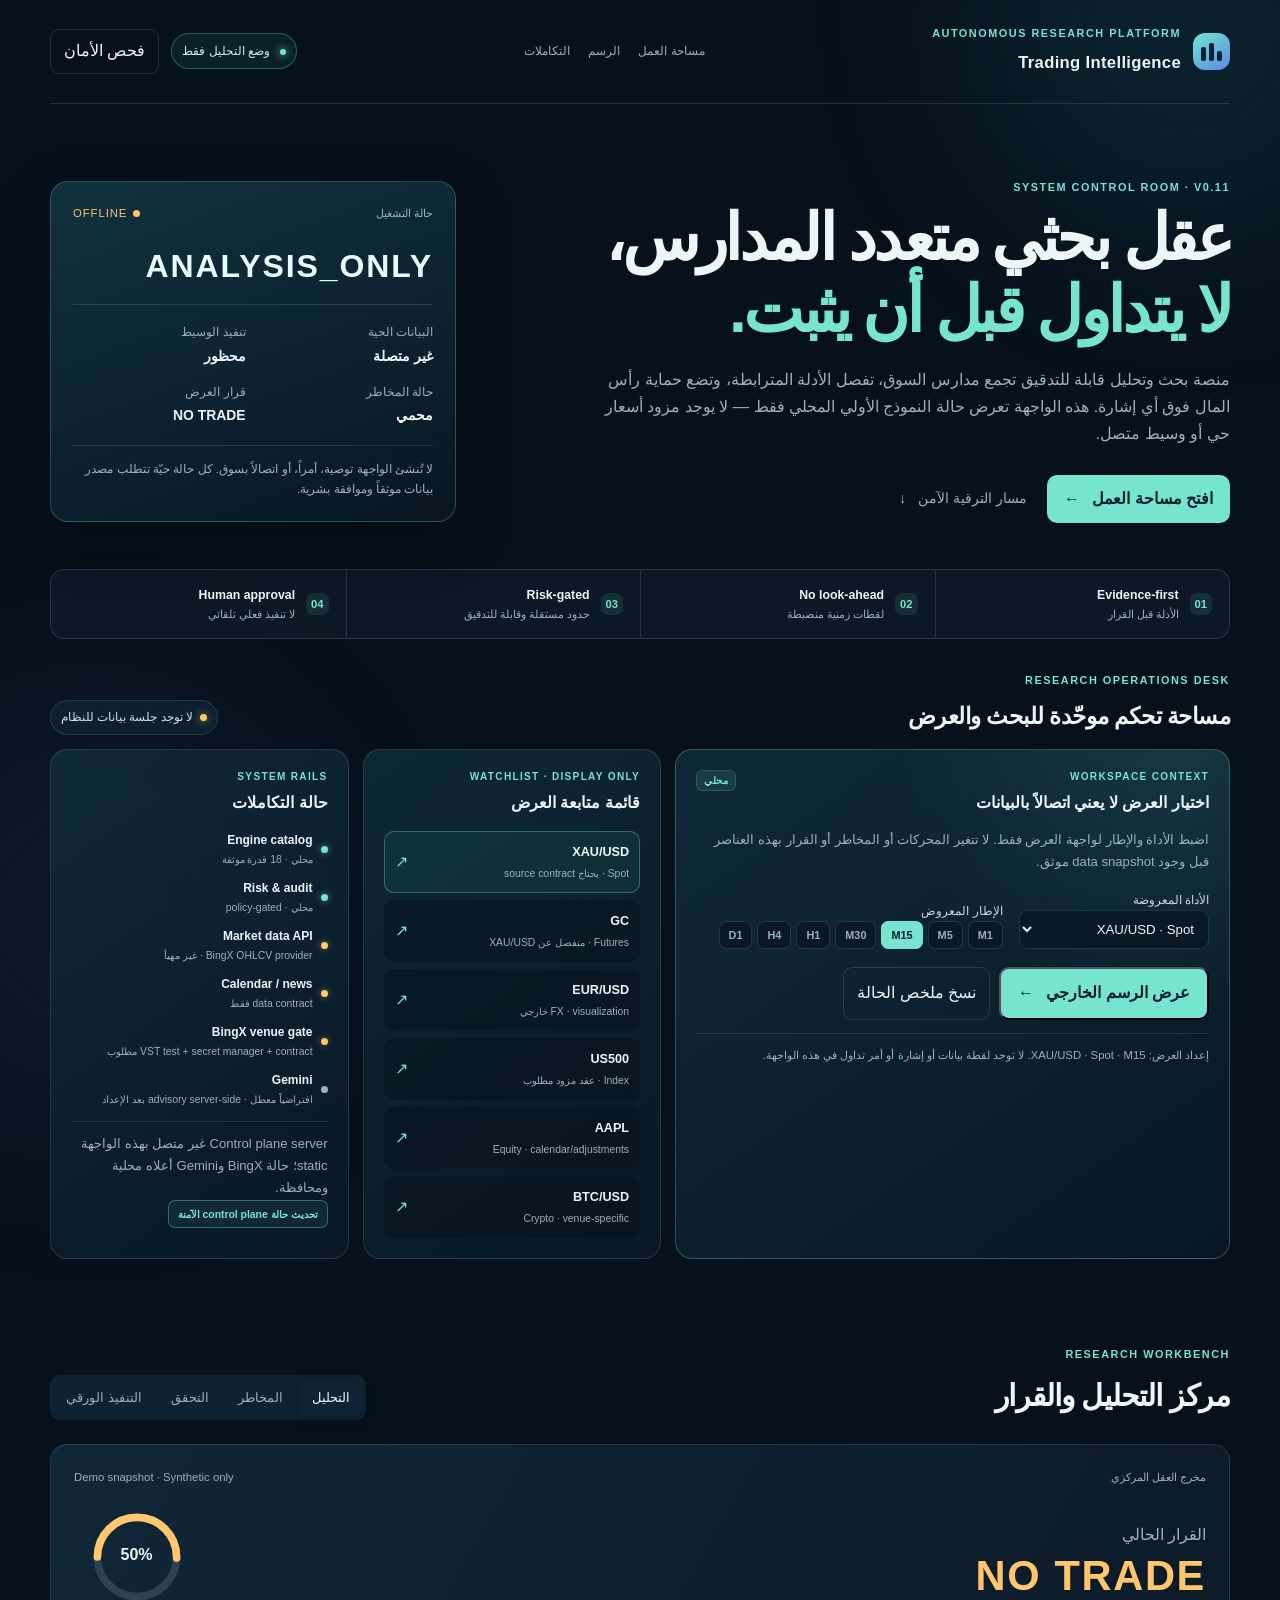
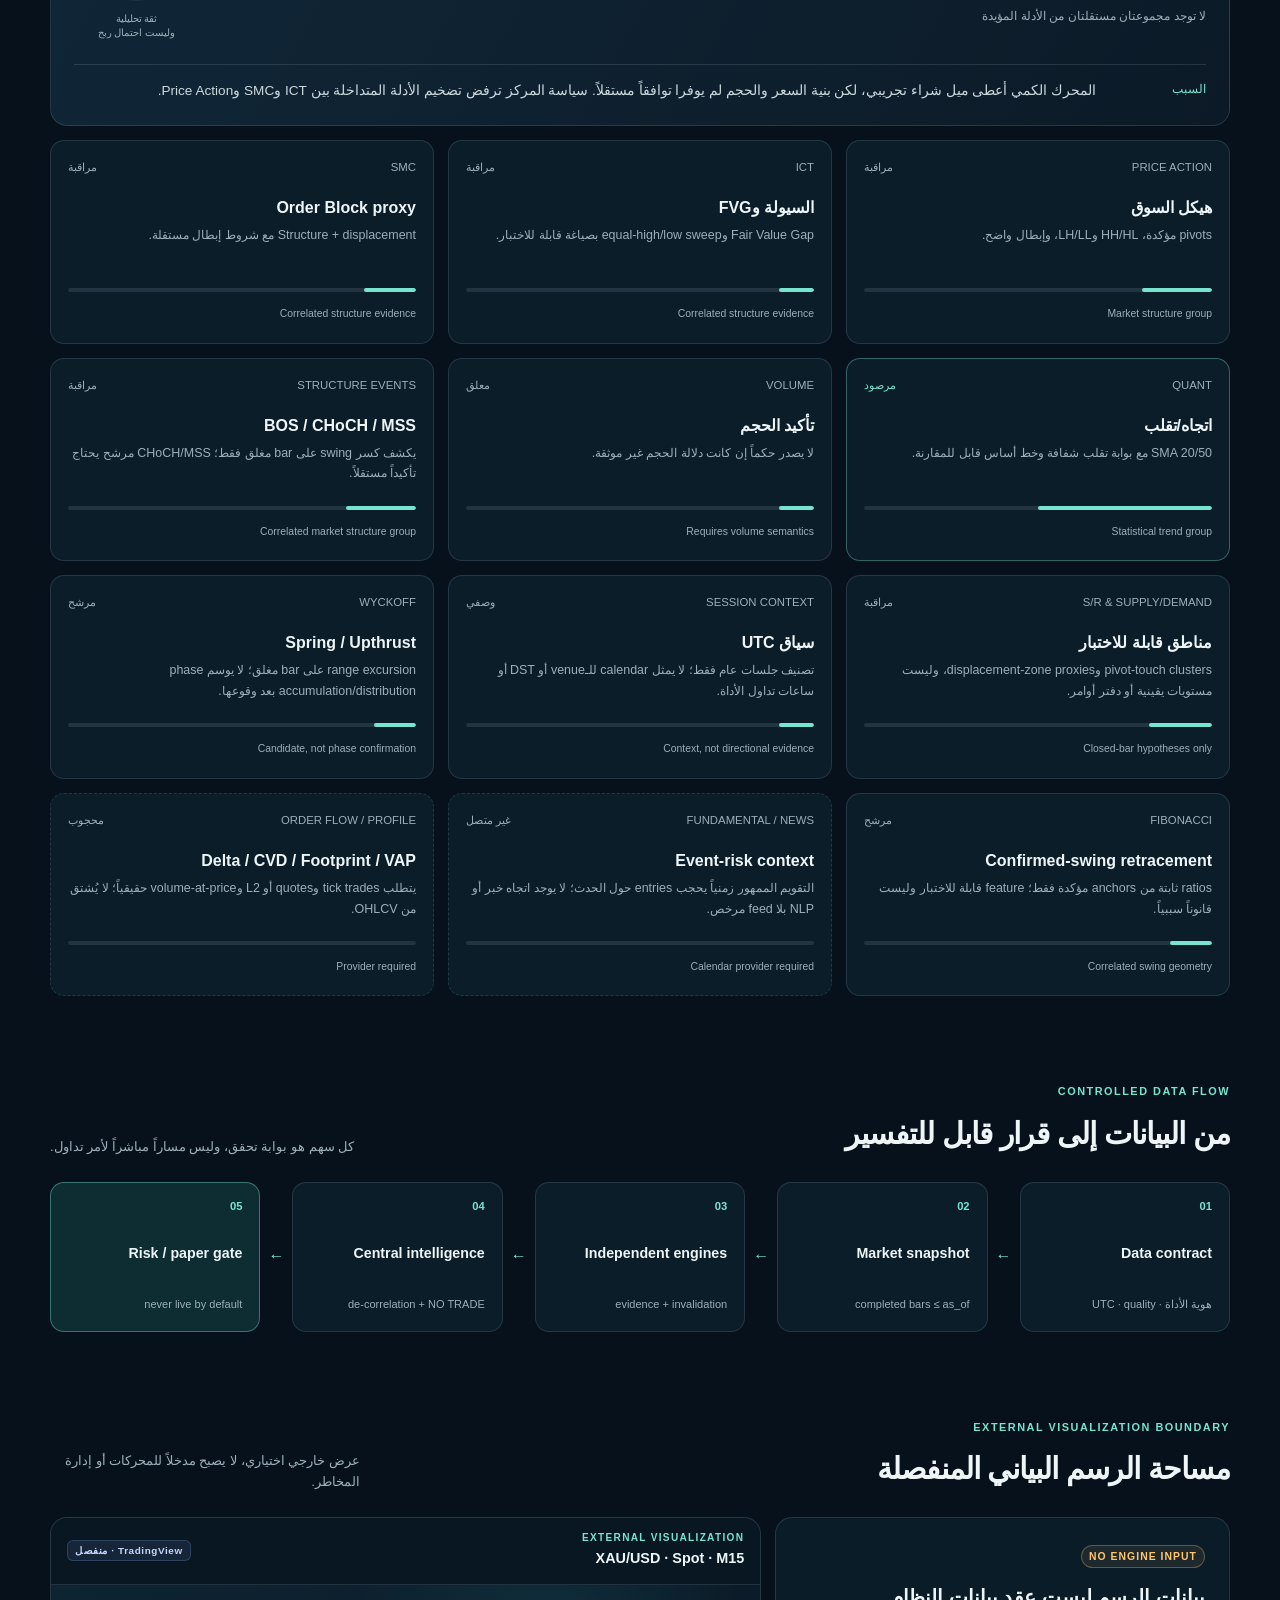
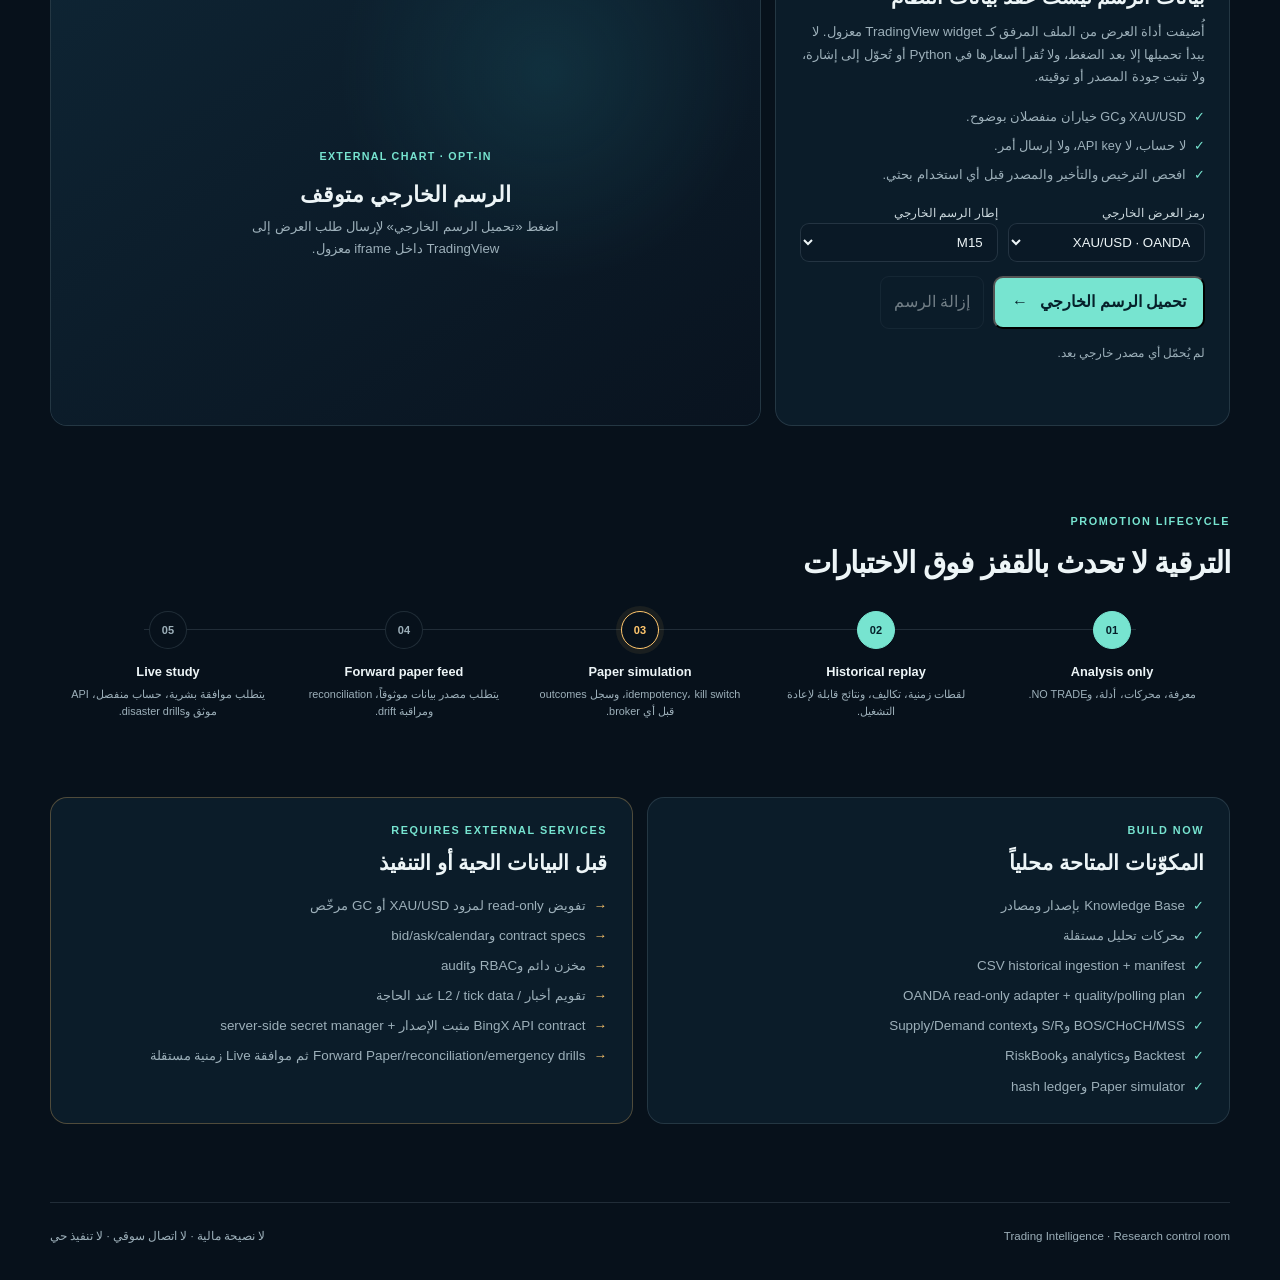
==== commit 9c29cb19: "feat: add durable Supabase paper audit Co-authored-by: arena-agent <297053741+arena-agent@users.nore" ====
--- a/dashboard/index.html
+++ b/dashboard/index.html
@@ -35,7 +35,7 @@
     <main id="main" class="shell">
       <section class="hero" aria-labelledby="hero-heading">
         <div class="hero-copy">
-          <p class="eyebrow">SYSTEM CONTROL ROOM · V0.10</p>
+          <p class="eyebrow">SYSTEM CONTROL ROOM · V0.11</p>
           <h2 id="hero-heading">عقل بحثي متعدد المدارس،<br /><em>لا يتداول قبل أن يثبت.</em></h2>
           <p class="hero-text">منصة بحث وتحليل قابلة للتدقيق تجمع مدارس السوق، تفصل الأدلة المترابطة، وتضع حماية رأس المال فوق أي إشارة. هذه الواجهة تعرض حالة النموذج الأولي المحلي فقط — لا يوجد مزود أسعار حي أو وسيط متصل.</p>
           <div class="hero-actions">
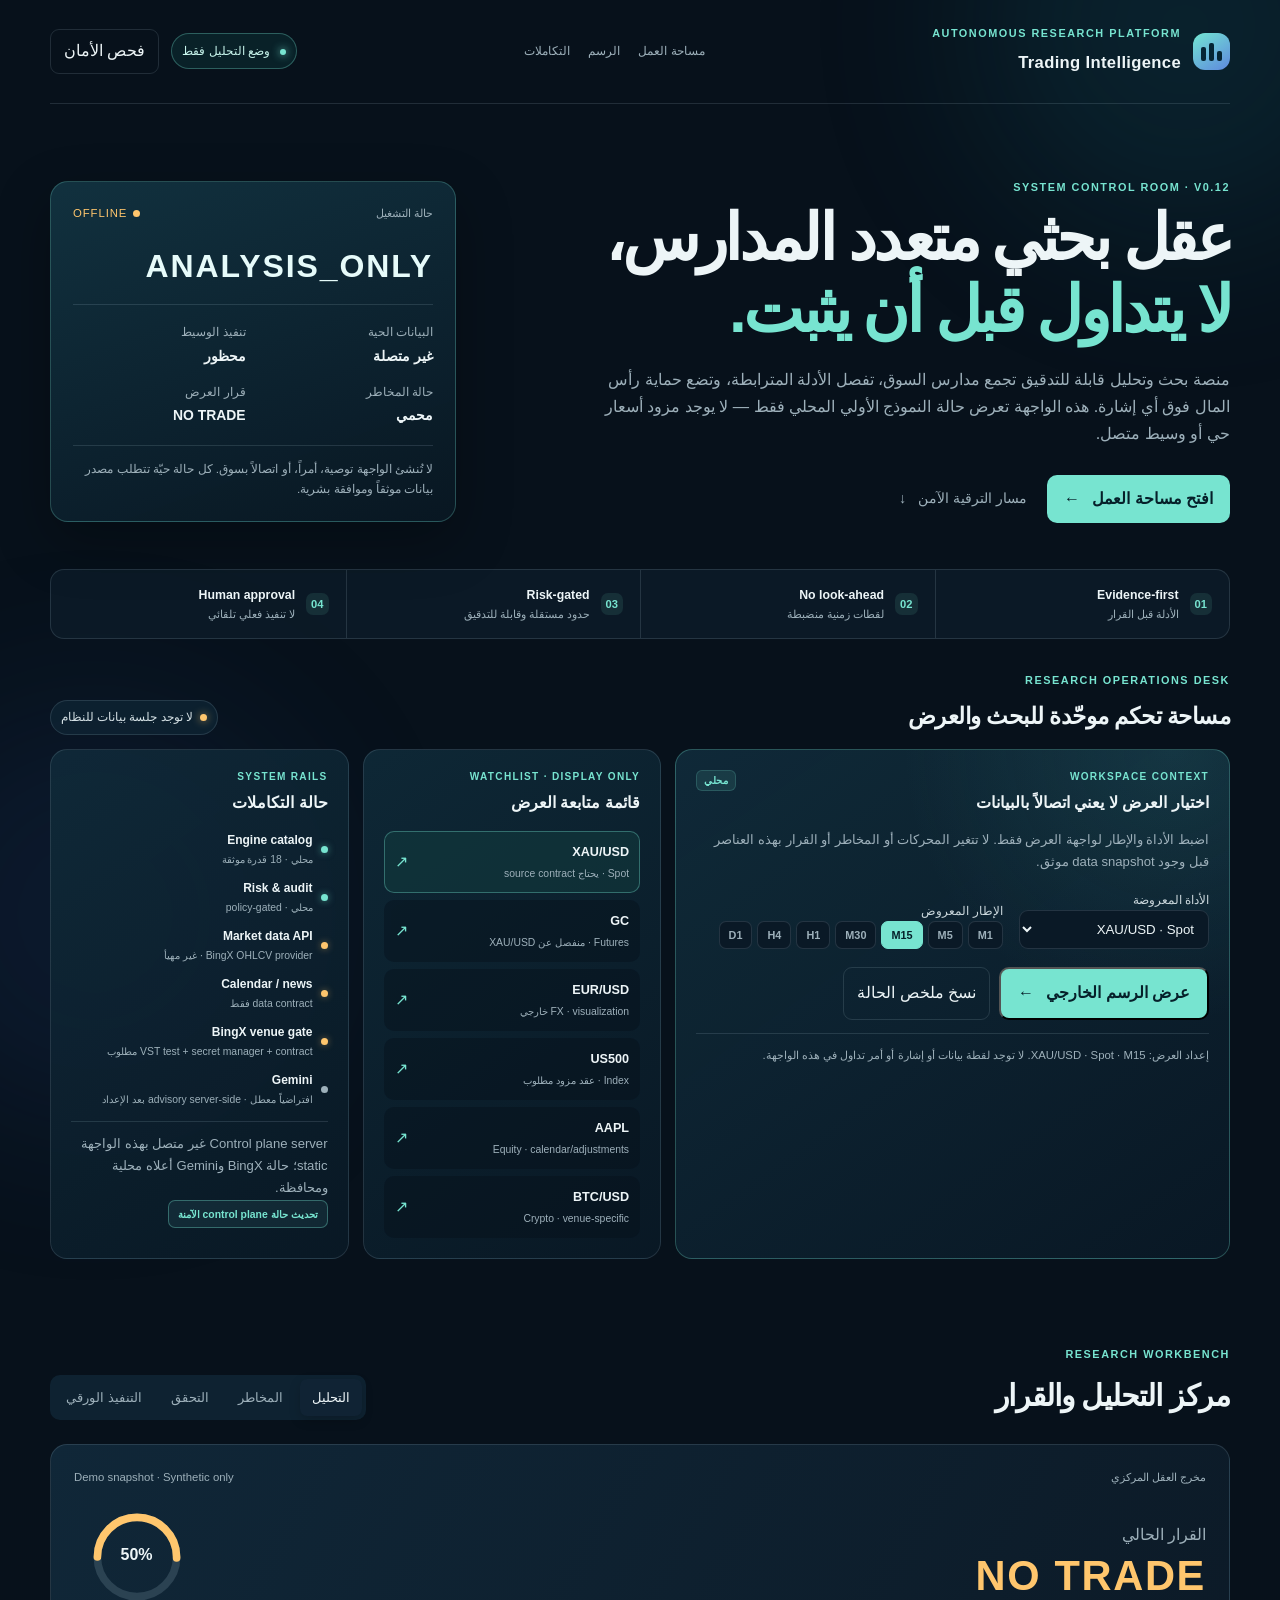
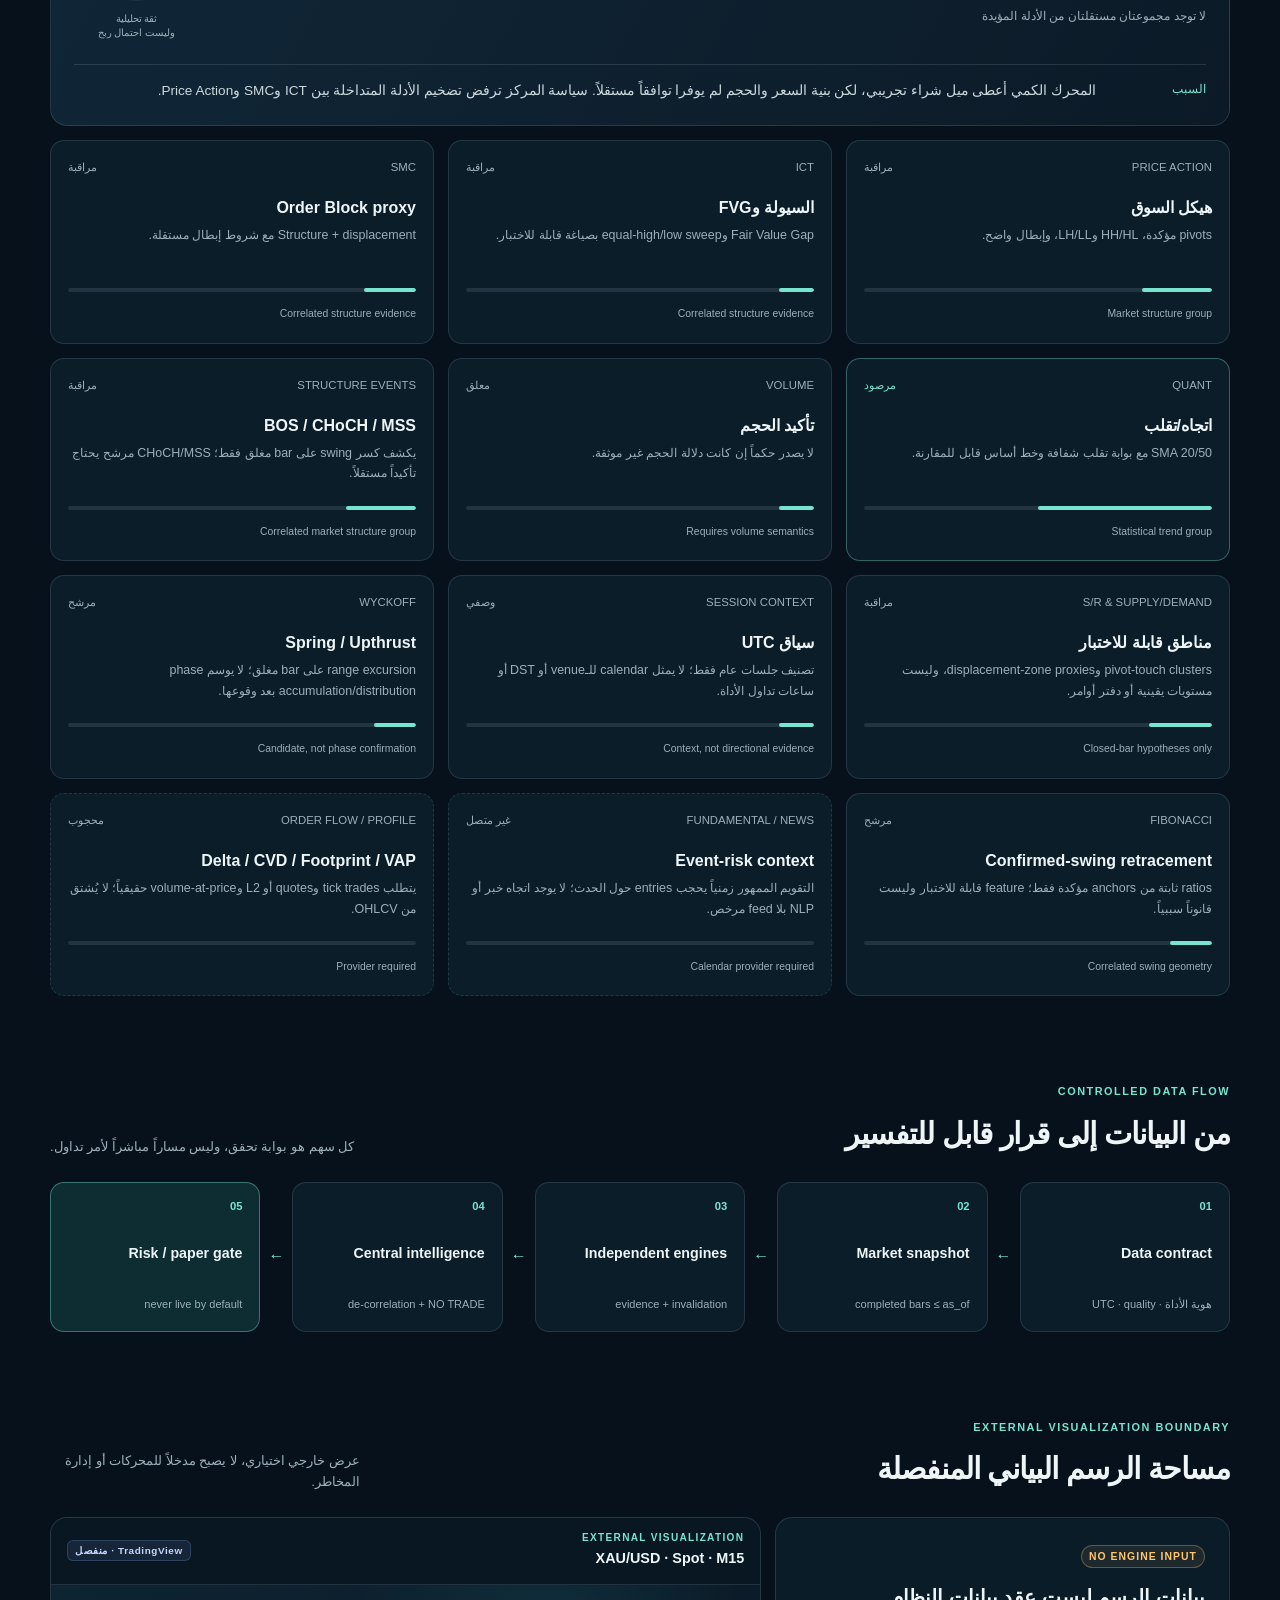
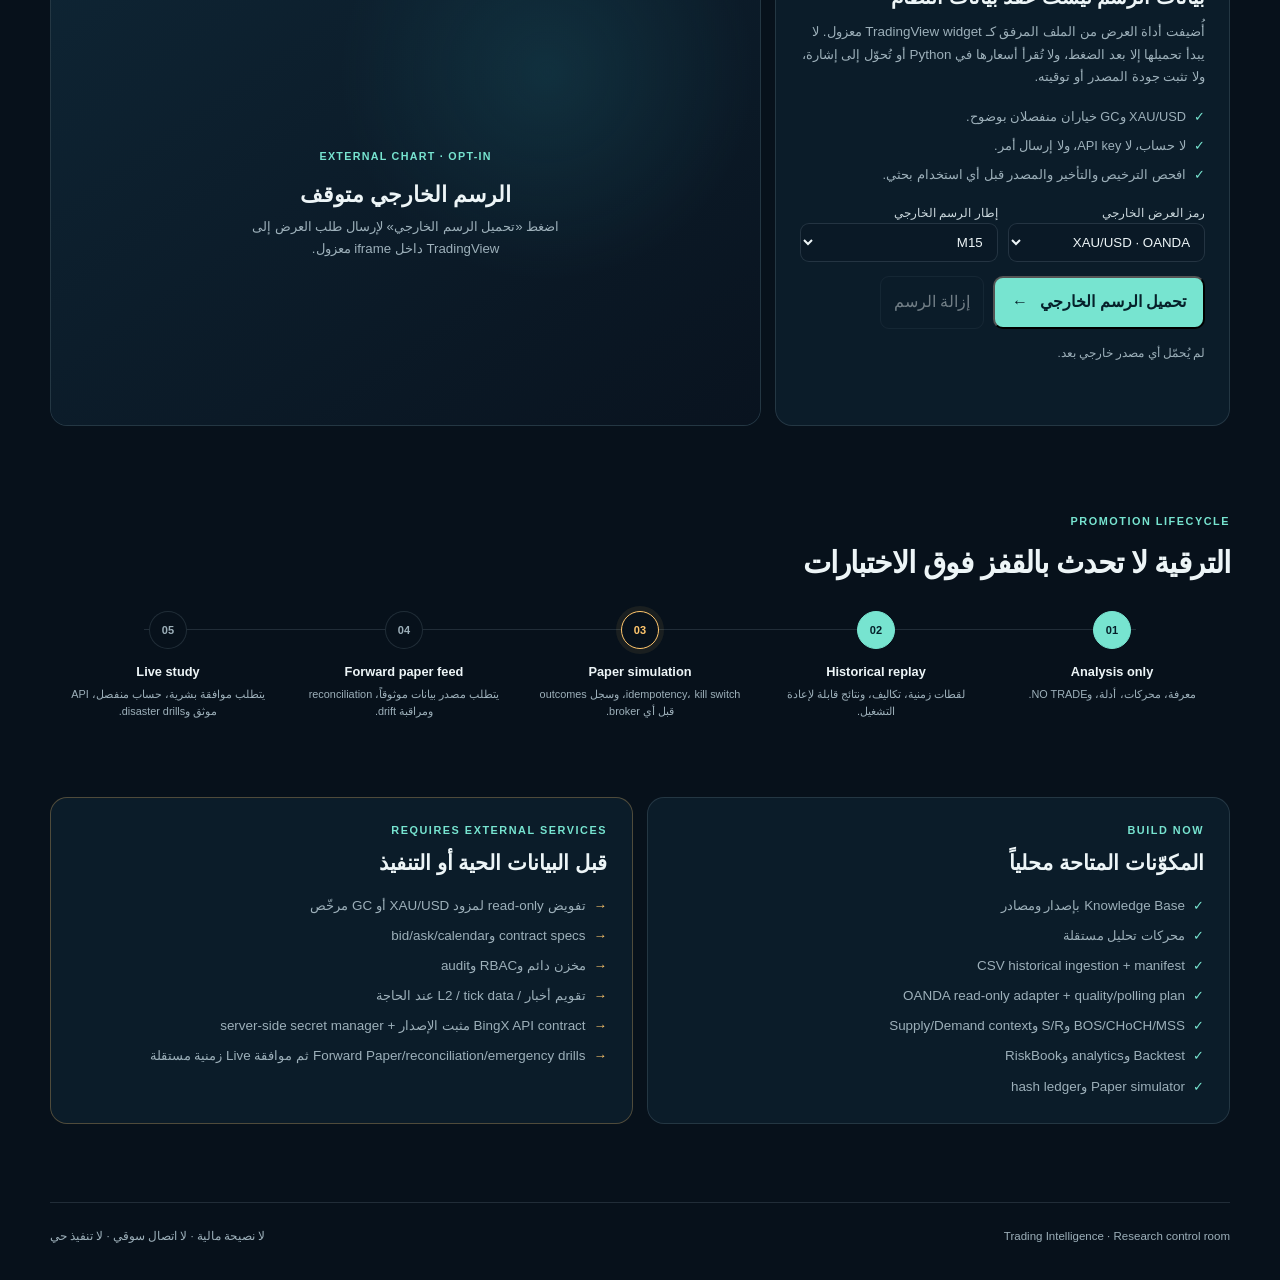
==== commit d764ff0f: "feat: add operations doctor and monitoring drills Co-authored-by: arena-agent <297053741+arena-agent" ====
--- a/dashboard/index.html
+++ b/dashboard/index.html
@@ -35,7 +35,7 @@
     <main id="main" class="shell">
       <section class="hero" aria-labelledby="hero-heading">
         <div class="hero-copy">
-          <p class="eyebrow">SYSTEM CONTROL ROOM · V0.11</p>
+          <p class="eyebrow">SYSTEM CONTROL ROOM · V0.12</p>
           <h2 id="hero-heading">عقل بحثي متعدد المدارس،<br /><em>لا يتداول قبل أن يثبت.</em></h2>
           <p class="hero-text">منصة بحث وتحليل قابلة للتدقيق تجمع مدارس السوق، تفصل الأدلة المترابطة، وتضع حماية رأس المال فوق أي إشارة. هذه الواجهة تعرض حالة النموذج الأولي المحلي فقط — لا يوجد مزود أسعار حي أو وسيط متصل.</p>
           <div class="hero-actions">
